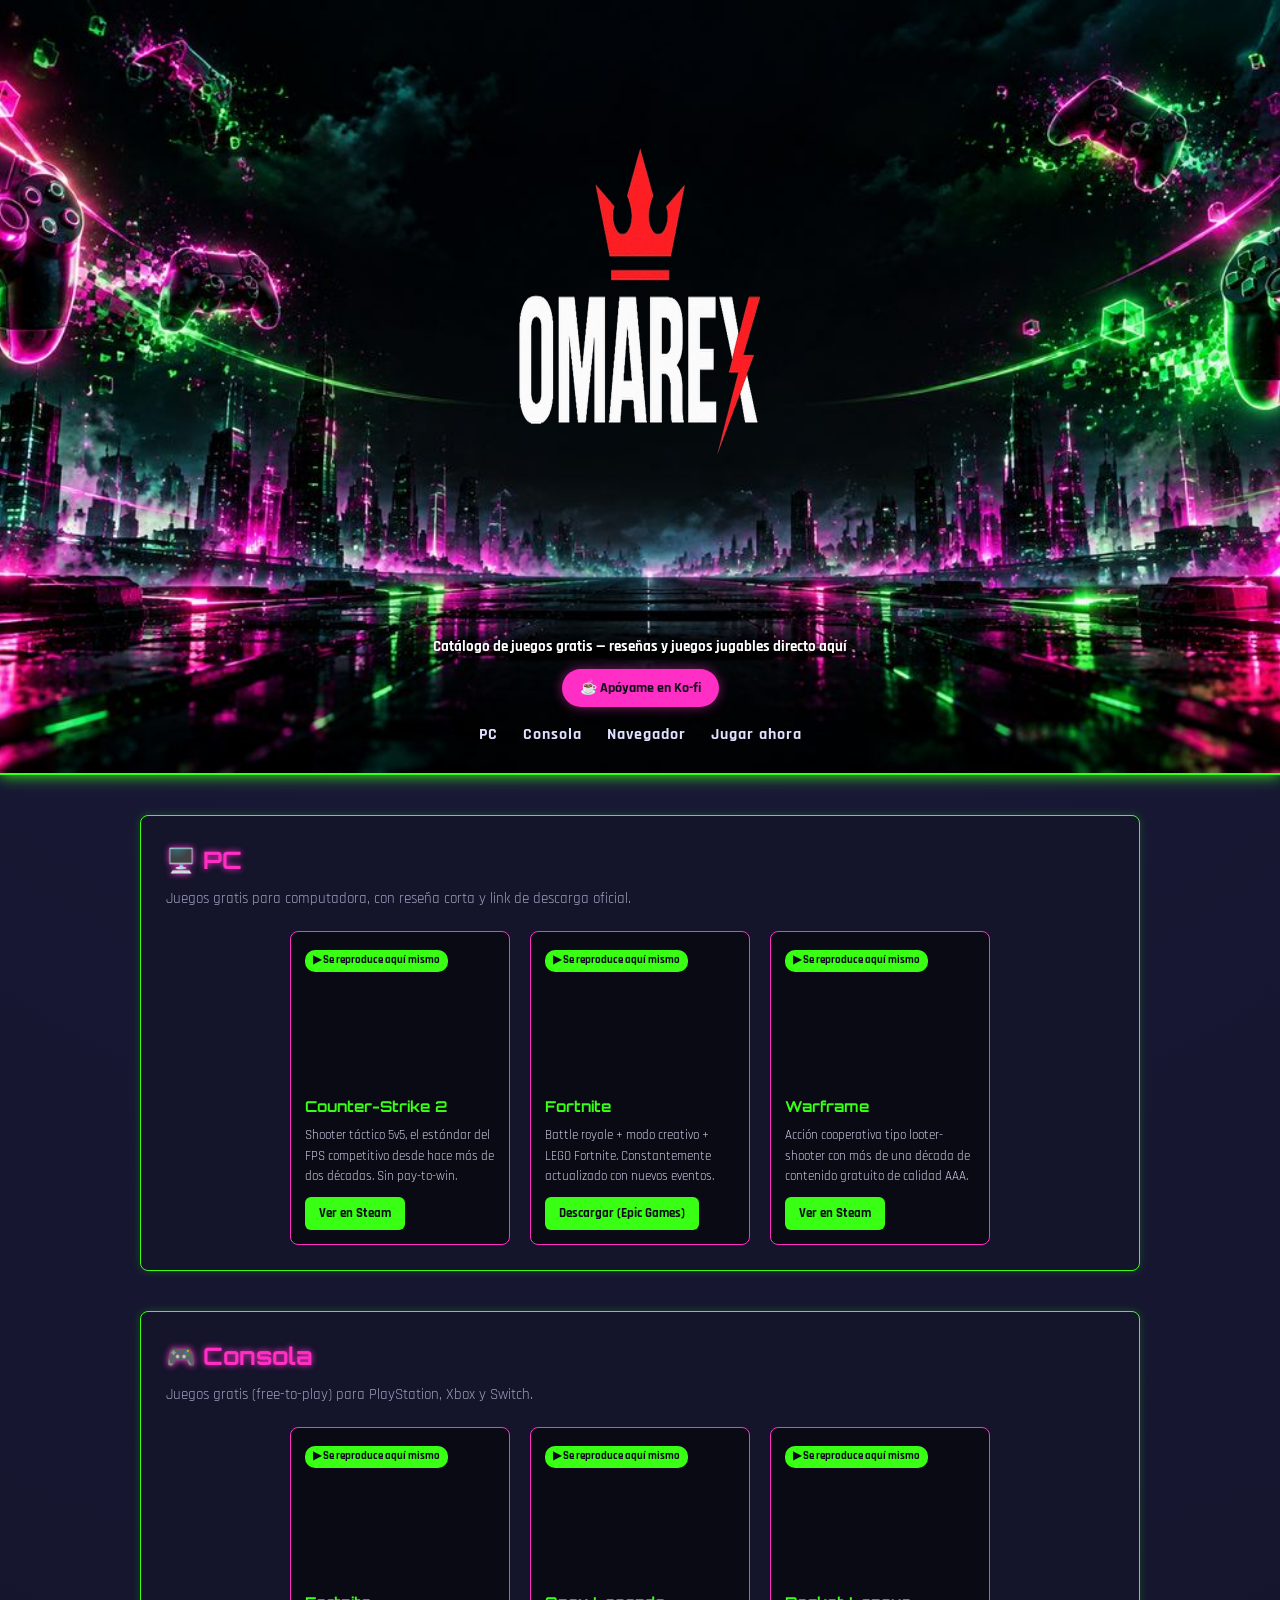
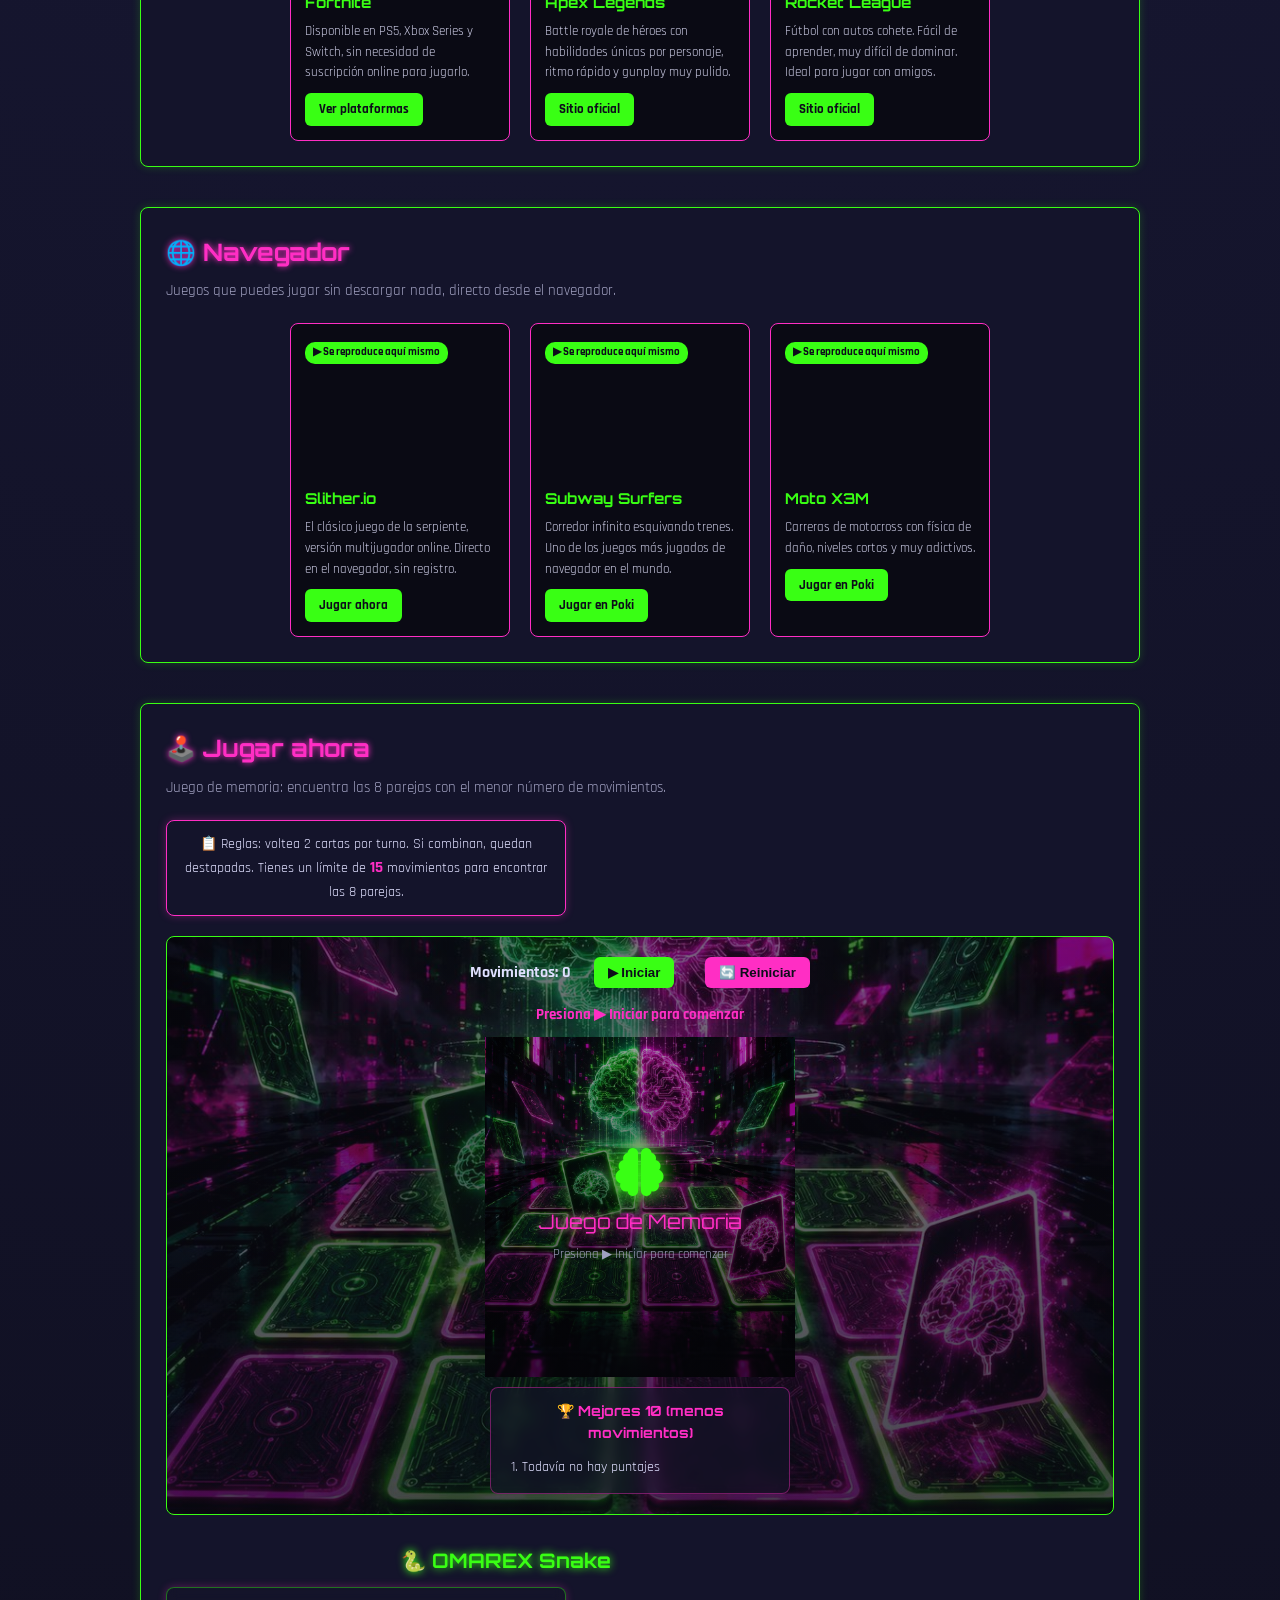
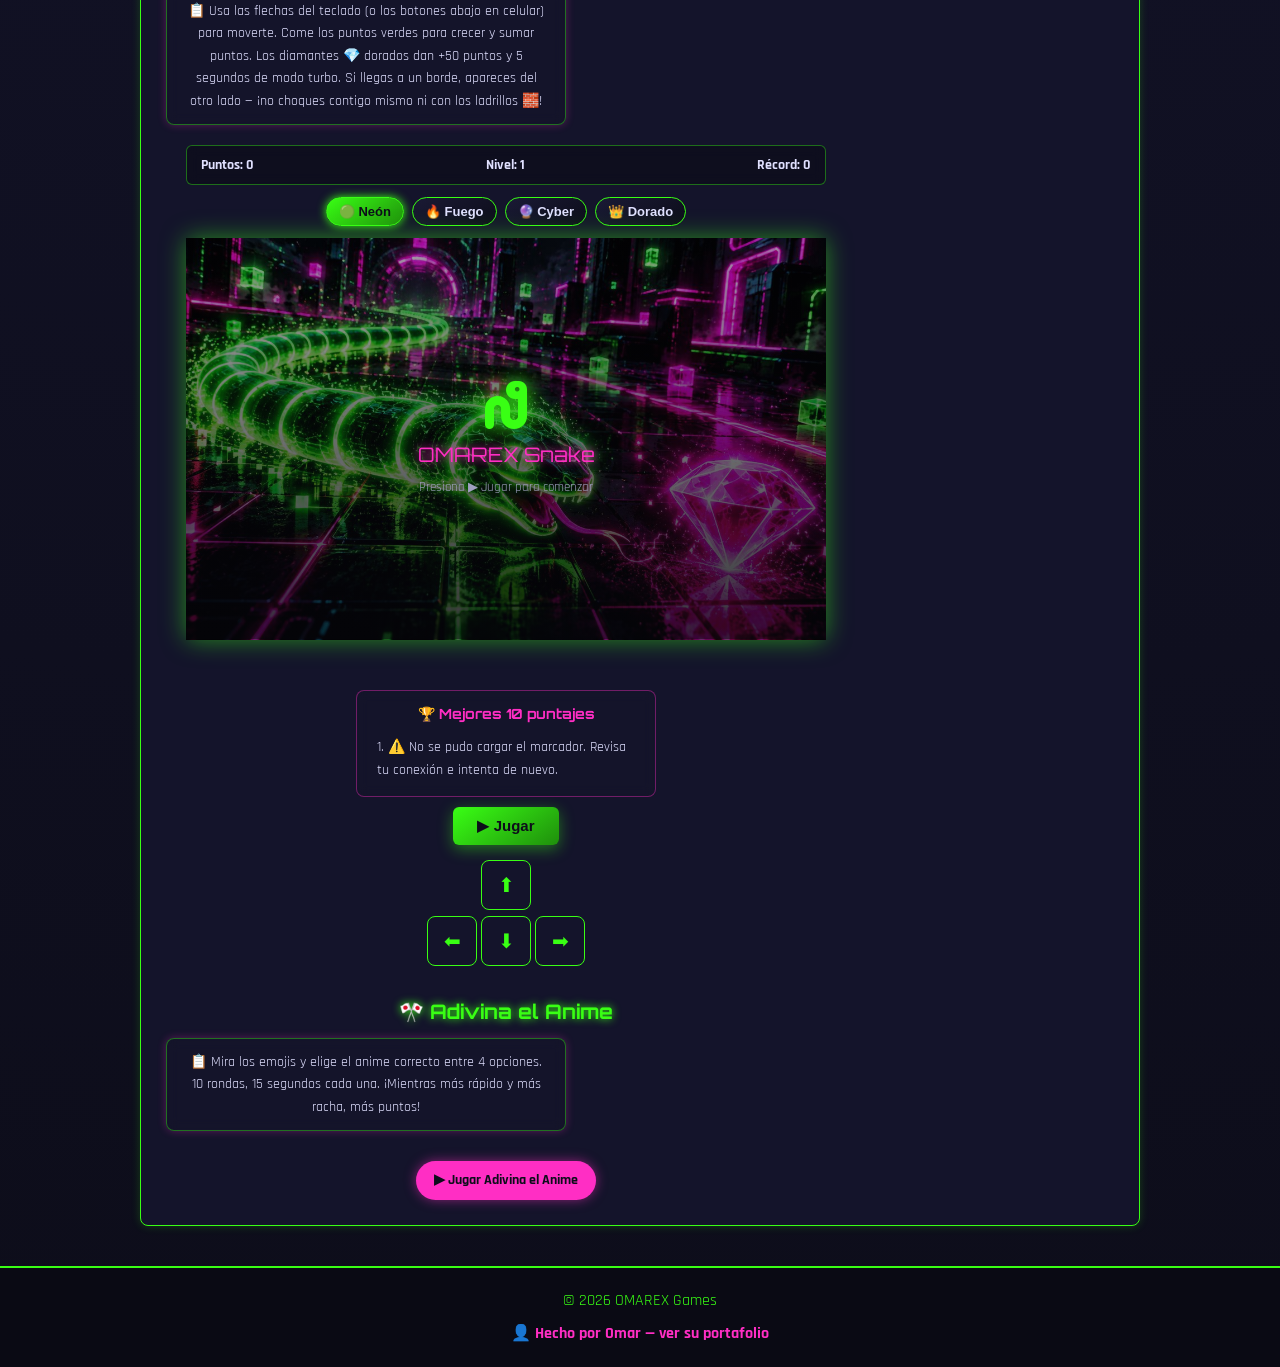
==== index.html @ 3f5dcd7e "Agregar minijuego Adivina el Anime Nuevo juego en adivina-anime/: 10 rondas con emojis, 4 opciones, " ====
<!DOCTYPE html>
<html lang="es">
<head>
    <meta charset="UTF-8">
    <meta name="viewport" content="width=device-width, initial-scale=1.0">
    <title>OMAREX Games — Catálogo de juegos gratis</title>
    <meta name="description" content="Catálogo de juegos gratis para PC, consola y navegador, con reseñas y juegos jugables directo en la página.">
    <link rel="canonical" href="https://chavezdelmazo9509-rgb.github.io/omarex-games-/">
    <meta name="theme-color" content="#0d0d1a">
    <link rel="stylesheet" href="estilos.css">
    <link rel="icon" type="image/jpeg" href="omarex.jpg">
    <link rel="apple-touch-icon" href="omarex-logo.png">
    <link rel="preconnect" href="https://fonts.googleapis.com">
    <link href="https://fonts.googleapis.com/css2?family=Orbitron:wght@700&family=Rajdhani&display=swap" rel="stylesheet">
    <meta property="og:type" content="website">
    <meta property="og:locale" content="es_PE">
    <meta property="og:site_name" content="OMAREX Games">
    <meta property="og:title" content="OMAREX Games — Catálogo de juegos gratis">
    <meta property="og:description" content="Catálogo de juegos gratis para PC, consola y navegador, con reseñas, tráilers y minijuegos jugables directo en la página.">
    <meta property="og:image" content="https://chavezdelmazo9509-rgb.github.io/omarex-games-/portada-social.jpg">
    <meta property="og:image:width" content="1200">
    <meta property="og:image:height" content="630">
    <meta property="og:url" content="https://chavezdelmazo9509-rgb.github.io/omarex-games-/">
    <meta name="twitter:card" content="summary_large_image">
    <meta name="twitter:title" content="OMAREX Games — Catálogo de juegos gratis">
    <meta name="twitter:description" content="Catálogo de juegos gratis para PC, consola y navegador, con reseñas, tráilers y minijuegos jugables directo en la página.">
    <meta name="twitter:image" content="https://chavezdelmazo9509-rgb.github.io/omarex-games-/portada-social.jpg">
    <link rel="stylesheet" href="https://cdnjs.cloudflare.com/ajax/libs/font-awesome/6.5.1/css/all.min.css">
    <script type="application/ld+json">
    {
      "@context": "https://schema.org",
      "@type": "WebSite",
      "name": "OMAREX Games",
      "url": "https://chavezdelmazo9509-rgb.github.io/omarex-games-/",
      "description": "Catálogo de juegos gratis para PC, consola y navegador, con reseñas y juegos jugables directo en la página.",
      "inLanguage": "es"
    }
    </script>
</head>
<body>

    <header>
        <h1><img src="omarex-logo.png" alt="OMAREX Games" class="logo" width="600" height="600"></h1>
        <p class="tagline">Catálogo de juegos gratis — reseñas y juegos jugables directo aquí</p>
        <a href="https://ko-fi.com/omarex690" target="_blank" rel="noopener" class="boton-apoyo">☕ Apóyame en Ko-fi</a>
        <button id="menu-toggle" aria-label="Abrir menú">☰</button>
        <nav>
            <ul>
                <li><a href="#pc">PC</a></li>
                <li><a href="#consola">Consola</a></li>
                <li><a href="#navegador">Navegador</a></li>
                <li><a href="#jugar">Jugar ahora</a></li>
            </ul>
        </nav>
    </header>

    <main>

        <section id="pc">
            <h2>🖥️ PC</h2>
            <p class="seccion-intro">Juegos gratis para computadora, con reseña corta y link de descarga oficial.</p>
            <div class="catalogo-grid">
                <div class="juego-catalogo">
                    <span class="trailer-etiqueta">▶ Se reproduce aquí mismo</span>
                    <div class="trailer-card"><iframe src="https://www.youtube.com/embed/zqLy6pPmupo" title="Counter-Strike 2 trailer" allow="accelerometer; autoplay; clipboard-write; encrypted-media; gyroscope; picture-in-picture; web-share" allowfullscreen loading="lazy"></iframe></div>
                    <h3>Counter-Strike 2</h3>
                    <p>Shooter táctico 5v5, el estándar del FPS competitivo desde hace más de dos décadas. Sin pay-to-win.</p>
                    <a href="https://store.steampowered.com/app/730/CounterStrike_2/" target="_blank" rel="noopener">Ver en Steam</a>
                </div>
                <div class="juego-catalogo">
                    <span class="trailer-etiqueta">▶ Se reproduce aquí mismo</span>
                    <div class="trailer-card"><iframe src="https://www.youtube.com/embed/9AsEwQJiQQE" title="Fortnite trailer" allow="accelerometer; autoplay; clipboard-write; encrypted-media; gyroscope; picture-in-picture; web-share" allowfullscreen loading="lazy"></iframe></div>
                    <h3>Fortnite</h3>
                    <p>Battle royale + modo creativo + LEGO Fortnite. Constantemente actualizado con nuevos eventos.</p>
                    <a href="https://www.fortnite.com/" target="_blank" rel="noopener">Descargar (Epic Games)</a>
                </div>
                <div class="juego-catalogo">
                    <span class="trailer-etiqueta">▶ Se reproduce aquí mismo</span>
                    <div class="trailer-card"><iframe src="https://www.youtube.com/embed/ZAkkNmPs2rg" title="Warframe trailer" allow="accelerometer; autoplay; clipboard-write; encrypted-media; gyroscope; picture-in-picture; web-share" allowfullscreen loading="lazy"></iframe></div>
                    <h3>Warframe</h3>
                    <p>Acción cooperativa tipo looter-shooter con más de una década de contenido gratuito de calidad AAA.</p>
                    <a href="https://store.steampowered.com/app/230410/Warframe/" target="_blank" rel="noopener">Ver en Steam</a>
                </div>
            </div>
        </section>

        <section id="consola">
            <h2>🎮 Consola</h2>
            <p class="seccion-intro">Juegos gratis (free-to-play) para PlayStation, Xbox y Switch.</p>
            <div class="catalogo-grid">
                <div class="juego-catalogo">
                    <span class="trailer-etiqueta">▶ Se reproduce aquí mismo</span>
                    <div class="trailer-card"><iframe src="https://www.youtube.com/embed/9AsEwQJiQQE" title="Fortnite trailer" allow="accelerometer; autoplay; clipboard-write; encrypted-media; gyroscope; picture-in-picture; web-share" allowfullscreen loading="lazy"></iframe></div>
                    <h3>Fortnite</h3>
                    <p>Disponible en PS5, Xbox Series y Switch, sin necesidad de suscripción online para jugarlo.</p>
                    <a href="https://www.fortnite.com/" target="_blank" rel="noopener">Ver plataformas</a>
                </div>
                <div class="juego-catalogo">
                    <span class="trailer-etiqueta">▶ Se reproduce aquí mismo</span>
                    <div class="trailer-card"><iframe src="https://www.youtube.com/embed/6iJZYWtnIFU" title="Apex Legends trailer" allow="accelerometer; autoplay; clipboard-write; encrypted-media; gyroscope; picture-in-picture; web-share" allowfullscreen loading="lazy"></iframe></div>
                    <h3>Apex Legends</h3>
                    <p>Battle royale de héroes con habilidades únicas por personaje, ritmo rápido y gunplay muy pulido.</p>
                    <a href="https://www.ea.com/games/apex-legends" target="_blank" rel="noopener">Sitio oficial</a>
                </div>
                <div class="juego-catalogo">
                    <span class="trailer-etiqueta">▶ Se reproduce aquí mismo</span>
                    <div class="trailer-card"><iframe src="https://www.youtube.com/embed/TiPNqKDtDXQ" title="Rocket League trailer" allow="accelerometer; autoplay; clipboard-write; encrypted-media; gyroscope; picture-in-picture; web-share" allowfullscreen loading="lazy"></iframe></div>
                    <h3>Rocket League</h3>
                    <p>Fútbol con autos cohete. Fácil de aprender, muy difícil de dominar. Ideal para jugar con amigos.</p>
                    <a href="https://www.rocketleague.com/" target="_blank" rel="noopener">Sitio oficial</a>
                </div>
            </div>
        </section>

        <section id="navegador">
            <h2>🌐 Navegador</h2>
            <p class="seccion-intro">Juegos que puedes jugar sin descargar nada, directo desde el navegador.</p>
            <div class="catalogo-grid">
                <div class="juego-catalogo">
                    <span class="trailer-etiqueta">▶ Se reproduce aquí mismo</span>
                    <div class="trailer-card"><iframe src="https://www.youtube.com/embed/WcJDJSJx4Wo" title="Slither.io trailer" allow="accelerometer; autoplay; clipboard-write; encrypted-media; gyroscope; picture-in-picture; web-share" allowfullscreen loading="lazy"></iframe></div>
                    <h3>Slither.io</h3>
                    <p>El clásico juego de la serpiente, versión multijugador online. Directo en el navegador, sin registro.</p>
                    <a href="https://slither.io/" target="_blank" rel="noopener">Jugar ahora</a>
                </div>
                <div class="juego-catalogo">
                    <span class="trailer-etiqueta">▶ Se reproduce aquí mismo</span>
                    <div class="trailer-card"><iframe src="https://www.youtube.com/embed/wFFtZfvsfVY" title="Subway Surfers trailer" allow="accelerometer; autoplay; clipboard-write; encrypted-media; gyroscope; picture-in-picture; web-share" allowfullscreen loading="lazy"></iframe></div>
                    <h3>Subway Surfers</h3>
                    <p>Corredor infinito esquivando trenes. Uno de los juegos más jugados de navegador en el mundo.</p>
                    <a href="https://poki.com/es/g/subway-surfers" target="_blank" rel="noopener">Jugar en Poki</a>
                </div>
                <div class="juego-catalogo">
                    <span class="trailer-etiqueta">▶ Se reproduce aquí mismo</span>
                    <div class="trailer-card"><iframe src="https://www.youtube.com/embed/eKW4WwHEqpE" title="Moto X3M trailer" allow="accelerometer; autoplay; clipboard-write; encrypted-media; gyroscope; picture-in-picture; web-share" allowfullscreen loading="lazy"></iframe></div>
                    <h3>Moto X3M</h3>
                    <p>Carreras de motocross con física de daño, niveles cortos y muy adictivos.</p>
                    <a href="https://poki.com/es/g/moto-x3m" target="_blank" rel="noopener">Jugar en Poki</a>
                </div>
            </div>
        </section>

        <section id="jugar">
            <h2>🕹️ Jugar ahora</h2>
            <p class="seccion-intro">Juego de memoria: encuentra las 8 parejas con el menor número de movimientos.</p>
            <p class="reglas-juego">📋 Reglas: voltea 2 cartas por turno. Si combinan, quedan destapadas. Tienes un límite de <strong id="limite-texto">15</strong> movimientos para encontrar las 8 parejas.</p>
            <div id="juego-embebido">
                <div class="memoria-info">
                    <span>Movimientos: <span id="contador-movimientos">0</span></span>
                    <button id="iniciar-memoria">▶ Iniciar</button>
                    <button id="reiniciar-juego">🔄 Reiniciar</button>
                </div>
                <p id="memoria-mensaje">Presiona ▶ Iniciar para comenzar</p>
                <div id="tablero-memoria"><div class="portada-juego portada-memoria"><i class="fa-solid fa-brain"></i><p>Juego de Memoria</p><span>Presiona ▶ Iniciar para comenzar</span></div></div>
                <div id="memoria-guardar-nombre" style="display: none;">
                    <input type="text" id="memoria-nombre-input" maxlength="12" placeholder="Tu nombre">
                    <button id="memoria-guardar-btn">Guardar</button>
                </div>
                <div class="snake-tabla">
                    <h4>🏆 Mejores 10 (menos movimientos)</h4>
                    <ol id="memoria-top10"></ol>
                </div>
            </div>

            <div class="snake-juego">
                <h3>🐍 OMAREX Snake</h3>
                <p class="reglas-juego">📋 Usa las flechas del teclado (o los botones abajo en celular) para moverte. Come los puntos verdes para crecer y sumar puntos. Los diamantes 💎 dorados dan +50 puntos y 5 segundos de modo turbo. Si llegas a un borde, apareces del otro lado — ¡no choques contigo mismo ni con los ladrillos 🧱!</p>
                <div class="snake-info">
                    <span>Puntos: <span id="snake-puntos">0</span></span>
                    <span>Nivel: <span id="snake-nivel">1</span></span>
                    <span>Récord: <span id="snake-record">0</span></span>
                </div>
                <div class="snake-skins">
                    <button class="skin-btn activo" data-skin="neon">🟢 Neón</button>
                    <button class="skin-btn" data-skin="fuego">🔥 Fuego</button>
                    <button class="skin-btn" data-skin="cyber">🔮 Cyber</button>
                    <button class="skin-btn" data-skin="dorado">👑 Dorado</button>
                </div>
                <div class="snake-canvas-wrap"><canvas id="snake-canvas" width="640" height="400"></canvas><div id="snake-portada" class="portada-juego portada-snake"><i class="fa-solid fa-worm"></i><p>OMAREX Snake</p><span>Presiona ▶ Jugar para comenzar</span></div></div>
                <div id="snake-mensaje"></div>
                <div id="snake-guardar-nombre" style="display: none;">
                    <input type="text" id="snake-nombre-input" maxlength="12" placeholder="Tu nombre">
                    <button id="snake-guardar-btn">Guardar</button>
                </div>
                <div class="snake-tabla">
                    <h4>🏆 Mejores 10 puntajes</h4>
                    <ol id="snake-top5"><li>⏳ Cargando marcador...</li></ol>
                </div>
                <button id="snake-iniciar">▶ Jugar</button>
                <div class="snake-controles">
                    <button class="snake-btn" id="btn-arriba">⬆</button>
                    <div>
                        <button class="snake-btn" id="btn-izquierda">⬅</button>
                        <button class="snake-btn" id="btn-abajo">⬇</button>
                        <button class="snake-btn" id="btn-derecha">➡</button>
                    </div>
                </div>
            </div>

            <div class="snake-juego">
                <h3>🎌 Adivina el Anime</h3>
                <p class="reglas-juego">📋 Mira los emojis y elige el anime correcto entre 4 opciones. 10 rondas, 15 segundos cada una. ¡Mientras más rápido y más racha, más puntos!</p>
                <a href="adivina-anime/" class="boton-apoyo">▶ Jugar Adivina el Anime</a>
            </div>
        </section>

    </main>

    <footer>
        <p>&copy; 2026 OMAREX Games</p>
        <p><a href="https://omarex95.netlify.app/" target="_blank" rel="noopener">👤 Hecho por Omar — ver su portafolio</a></p>
    </footer>

<script>
    const menuToggle = document.getElementById("menu-toggle");
    const navUl = document.querySelector("nav ul");

    menuToggle.addEventListener("click", function() {
        navUl.classList.toggle("abierto");
    });

    document.querySelectorAll("nav a").forEach(function(link) {
        link.addEventListener("click", function() {
            navUl.classList.remove("abierto");
        });
    });

    // ===== Sistema de sonido (sin archivos externos) =====
    const audioCtx = new (window.AudioContext || window.webkitAudioContext)();

    function reproducirTono(frecuencia, duracion, tipo, volumen) {
        const oscilador = audioCtx.createOscillator();
        const ganancia = audioCtx.createGain();
        oscilador.type = tipo || "sine";
        oscilador.frequency.value = frecuencia;
        oscilador.connect(ganancia);
        ganancia.connect(audioCtx.destination);
        ganancia.gain.setValueAtTime(volumen !== undefined ? volumen : 0.15, audioCtx.currentTime);
        ganancia.gain.exponentialRampToValueAtTime(0.0001, audioCtx.currentTime + duracion);
        oscilador.start();
        oscilador.stop(audioCtx.currentTime + duracion);
    }

    function sonidoBarrido(frecInicial, frecFinal, duracion, tipo) {
        const osc = audioCtx.createOscillator();
        const ganancia = audioCtx.createGain();
        osc.type = tipo || "sine";
        osc.frequency.setValueAtTime(frecInicial, audioCtx.currentTime);
        osc.frequency.exponentialRampToValueAtTime(frecFinal, audioCtx.currentTime + duracion);
        osc.connect(ganancia);
        ganancia.connect(audioCtx.destination);
        ganancia.gain.setValueAtTime(0.15, audioCtx.currentTime);
        ganancia.gain.exponentialRampToValueAtTime(0.0001, audioCtx.currentTime + duracion);
        osc.start();
        osc.stop(audioCtx.currentTime + duracion);
    }

    function sonidoRuido(duracion, volumen) {
        const tamano = audioCtx.sampleRate * duracion;
        const buffer = audioCtx.createBuffer(1, tamano, audioCtx.sampleRate);
        const datos = buffer.getChannelData(0);
        for (let i = 0; i < tamano; i++) {
            datos[i] = (Math.random() * 2 - 1) * (1 - i / tamano);
        }
        const fuente = audioCtx.createBufferSource();
        fuente.buffer = buffer;
        const filtro = audioCtx.createBiquadFilter();
        filtro.type = "lowpass";
        filtro.frequency.value = 700;
        const ganancia = audioCtx.createGain();
        ganancia.gain.value = volumen || 0.25;
        fuente.connect(filtro);
        filtro.connect(ganancia);
        ganancia.connect(audioCtx.destination);
        fuente.start();
    }

    function sonidoVoltear() {
        reproducirTono(280 + Math.random() * 40, 0.07, "square");
    }

    function sonidoPareja() {
        [523, 659, 784].forEach(function(f) {
            reproducirTono(f, 0.25, "sine");
        });
    }

    function sonidoError() {
        sonidoBarrido(400, 120, 0.3, "sawtooth");
    }

    function sonidoPaso() {
        const tono = turboActivo ? 260 : 200;
        reproducirTono(tono, 0.05, "sine", 0.035);
    }

    function sonidoComer() {
        sonidoBarrido(300, 750, 0.08, "square");
    }

    function sonidoDiamante() {
        [523, 659, 784, 1047].forEach(function(f, i) {
            setTimeout(function() { reproducirTono(f, 0.12, "sine"); }, i * 60);
        });
    }

    function sonidoVictoria() {
        const notas = [523, 659, 784, 1047];
        notas.forEach(function(f, i) {
            setTimeout(function() { reproducirTono(f, 0.2, "sine"); }, i * 130);
        });
        setTimeout(function() {
            notas.forEach(function(f) { reproducirTono(f, 0.5, "sine"); });
        }, 560);
    }

    function sonidoDerrota() {
        sonidoBarrido(400, 80, 0.6, "sawtooth");
        setTimeout(function() { sonidoRuido(0.3); }, 100);
    }

    const iconosMemoria = ["🎮", "🕹️", "👾", "🏆", "⚡", "👑", "🔥", "💎"];
    const LIMITE_MOVIMIENTOS = 15;
    let cartasVolteadas = [];
    let paresEncontrados = 0;
    let movimientos = 0;
    let bloqueado = false;

    let tablaMemoria = JSON.parse(localStorage.getItem("memoriaTop10")) || [];
    let movimientosPendientes = null;

    const cajaNombreMemoria = document.getElementById("memoria-guardar-nombre");
    const inputNombreMemoria = document.getElementById("memoria-nombre-input");
    const btnGuardarMemoria = document.getElementById("memoria-guardar-btn");

    function actualizarTablaMemoria() {
        const lista = document.getElementById("memoria-top10");
        lista.innerHTML = "";

        if (tablaMemoria.length === 0) {
            lista.innerHTML = "<li>Todavía no hay puntajes</li>";
        } else {
            tablaMemoria.forEach(function(entrada) {
                const li = document.createElement("li");
                li.textContent = entrada.nombre + " — " + entrada.movimientos + " mov.";
                lista.appendChild(li);
            });
        }
    }

    function guardarPuntajeMemoria(nombre, movimientosFinales) {
        const nombreLimpio = nombre.trim() === "" ? "Jugador" : nombre.trim();
        tablaMemoria.push({ nombre: nombreLimpio, movimientos: movimientosFinales });
        tablaMemoria.sort(function(a, b) { return a.movimientos - b.movimientos; });
        tablaMemoria = tablaMemoria.slice(0, 10);
        localStorage.setItem("memoriaTop10", JSON.stringify(tablaMemoria));
        actualizarTablaMemoria();
    }

    btnGuardarMemoria.addEventListener("click", function() {
        if (movimientosPendientes === null) return;
        guardarPuntajeMemoria(inputNombreMemoria.value, movimientosPendientes);
        movimientosPendientes = null;
        cajaNombreMemoria.style.display = "none";
        inputNombreMemoria.value = "";
    });

    actualizarTablaMemoria();

    function iniciarJuego() {
        const tablero = document.getElementById("tablero-memoria");
        const mensaje = document.getElementById("memoria-mensaje");
        cajaNombreMemoria.style.display = "none";
        movimientosPendientes = null;
        tablero.innerHTML = "";
        cartasVolteadas = [];
        paresEncontrados = 0;
        movimientos = 0;
        bloqueado = true;
        document.getElementById("contador-movimientos").textContent = "0";

        const cartas = [...iconosMemoria, ...iconosMemoria];
        cartas.sort(function() { return Math.random() - 0.5; });

        const elementosCarta = [];

        cartas.forEach(function(icono) {
            const carta = document.createElement("div");
            carta.classList.add("carta-memoria", "volteada");
            carta.dataset.icono = icono;
            carta.textContent = icono;
            carta.addEventListener("click", function() {
                voltearCarta(carta);
            });
            tablero.appendChild(carta);
            elementosCarta.push(carta);
        });

        let segundosRestantes = 3;
        mensaje.textContent = "👀 Memoriza las cartas... " + segundosRestantes;

        const cuentaRegresiva = setInterval(function() {
            segundosRestantes--;
            if (segundosRestantes > 0) {
                mensaje.textContent = "👀 Memoriza las cartas... " + segundosRestantes;
            } else {
                clearInterval(cuentaRegresiva);
                mensaje.textContent = "";
                elementosCarta.forEach(function(carta) {
                    carta.classList.remove("volteada");
                    carta.textContent = "❓";
                });
                bloqueado = false;
            }
        }, 1000);
    }

    function voltearCarta(carta) {
        if (bloqueado) return;
        if (carta.classList.contains("volteada") || carta.classList.contains("encontrada")) return;
        if (cartasVolteadas.length === 2) return;
        if (movimientos >= LIMITE_MOVIMIENTOS) return;

        carta.classList.add("volteada");
        carta.textContent = carta.dataset.icono;
        cartasVolteadas.push(carta);

        if (cartasVolteadas.length === 2) {
            movimientos++;
            document.getElementById("contador-movimientos").textContent = movimientos;
            verificarPareja();
        }
    }

    function verificarPareja() {
        const carta1 = cartasVolteadas[0];
        const carta2 = cartasVolteadas[1];

        if (carta1.dataset.icono === carta2.dataset.icono) {
            carta1.classList.add("encontrada");
            carta2.classList.add("encontrada");
            cartasVolteadas = [];
            paresEncontrados++;

            if (paresEncontrados === iconosMemoria.length) {
                setTimeout(function() {
                    document.getElementById("memoria-mensaje").textContent = "🎉 ¡Ganaste en " + movimientos + " movimientos!";
                    movimientosPendientes = movimientos;
                    cajaNombreMemoria.style.display = "flex";
                    inputNombreMemoria.focus();
                }, 300);
            }
        } else {
            bloqueado = true;
            setTimeout(function() {
                carta1.classList.remove("volteada");
                carta2.classList.remove("volteada");
                carta1.textContent = "❓";
                carta2.textContent = "❓";
                cartasVolteadas = [];
                bloqueado = false;

                if (movimientos >= LIMITE_MOVIMIENTOS && paresEncontrados < iconosMemoria.length) {
                    setTimeout(function() {
                        document.getElementById("memoria-mensaje").textContent = "💀 Se acabaron los movimientos. Encontraste " + paresEncontrados + " de 8 parejas.";
                    }, 200);
                }
            }, 800);
        }
    }

    document.getElementById("reiniciar-juego").addEventListener("click", iniciarJuego);
    document.getElementById("iniciar-memoria").addEventListener("click", iniciarJuego);


    // ===== JUEGO DE SNAKE =====
    const canvas = document.getElementById("snake-canvas");
    const ctx = canvas.getContext("2d");
    const tam = 20;
    const columnas = canvas.width / tam;
    const filas = canvas.height / tam;

    let serpiente, direccion, siguienteDireccion, comida, diamante, diamanteTimeout, obstaculos, particulas;
    let puntos, nivel, velocidadBase, jugando, turboActivo, turboTimeout;
    let intervaloJuego;

    const elPuntos = document.getElementById("snake-puntos");
    const elNivel = document.getElementById("snake-nivel");
    const elRecord = document.getElementById("snake-record");
    const elMensaje = document.getElementById("snake-mensaje");
    const btnIniciar = document.getElementById("snake-iniciar");

    const API_PUNTAJES = "https://omarex-puntajes-server.onrender.com/puntajes";
    let tablaPuntajes = [];
    let puntajePendiente = null;
    let estadoMarcador = "cargando"; // "cargando" | "listo" | "error"

    function actualizarTabla() {
        const lista = document.getElementById("snake-top5");
        lista.innerHTML = "";

        if (estadoMarcador === "cargando") {
            lista.innerHTML = "<li>⏳ Cargando marcador...</li>";
        } else if (estadoMarcador === "error") {
            lista.innerHTML = "<li>⚠️ No se pudo cargar el marcador. Revisa tu conexión e intenta de nuevo.</li>";
        } else if (tablaPuntajes.length === 0) {
            lista.innerHTML = "<li>Todavía no hay puntajes</li>";
        } else {
            tablaPuntajes.forEach(function(entrada) {
                const li = document.createElement("li");
                li.textContent = entrada.nombre + " — " + entrada.puntos + " pts";
                lista.appendChild(li);
            });
        }

        elRecord.textContent = tablaPuntajes.length > 0 ? tablaPuntajes[0].puntos : 0;
    }

    function guardarPuntaje(nombre, puntosFinales) {
        const nombreLimpio = nombre.trim() === "" ? "Jugador" : nombre.trim();
        fetch(API_PUNTAJES, {
            method: "POST",
            headers: { "Content-Type": "application/json" },
            body: JSON.stringify({ nombre: nombreLimpio, puntos: puntosFinales })
        })
        .then(function(respuesta) { return respuesta.json(); })
        .then(function(listaActualizada) {
            tablaPuntajes = listaActualizada;
            estadoMarcador = "listo";
            actualizarTabla();
        })
        .catch(function(error) {
            console.log("Error al guardar puntaje:", error);
            estadoMarcador = "error";
            actualizarTabla();
        });
    }

    function cargarPuntajes() {
        estadoMarcador = "cargando";
        actualizarTabla();
        fetch(API_PUNTAJES)
        .then(function(respuesta) { return respuesta.json(); })
        .then(function(lista) {
            tablaPuntajes = lista;
            estadoMarcador = "listo";
            actualizarTabla();
        })
        .catch(function(error) {
            console.log("Error al cargar puntajes:", error);
            estadoMarcador = "error";
            actualizarTabla();
        });
    }

    const cajaNombre = document.getElementById("snake-guardar-nombre");
    const inputNombre = document.getElementById("snake-nombre-input");
    const btnGuardarNombre = document.getElementById("snake-guardar-btn");

    btnGuardarNombre.addEventListener("click", function() {
        if (puntajePendiente === null) return;
        guardarPuntaje(inputNombre.value, puntajePendiente);
        puntajePendiente = null;
        cajaNombre.style.display = "none";
        inputNombre.value = "";
    });

    cargarPuntajes();

    function posicionAleatoria() {
        return {
            x: Math.floor(Math.random() * columnas),
            y: Math.floor(Math.random() * filas)
        };
    }

    function celdaOcupada(pos) {
        for (let i = 0; i < serpiente.length; i++) {
            if (serpiente[i].x === pos.x && serpiente[i].y === pos.y) return true;
        }
        for (let i = 0; i < obstaculos.length; i++) {
            if (obstaculos[i].x === pos.x && obstaculos[i].y === pos.y) return true;
        }
        if (comida && comida.x === pos.x && comida.y === pos.y) return true;
        if (diamante && diamante.x === pos.x && diamante.y === pos.y) return true;
        return false;
    }

    function posicionLibre() {
        let pos;
        let intentos = 0;
        do {
            pos = posicionAleatoria();
            intentos++;
        } while (celdaOcupada(pos) && intentos < 200);
        return pos;
    }

    function generarObstaculos() {
        obstaculos = [];
        const cantidad = 16;
        for (let i = 0; i < cantidad; i++) {
            let pos;
            let intentos = 0;
            do {
                pos = posicionAleatoria();
                intentos++;
            } while (
                intentos < 200 &&
                (celdaOcupada(pos) || (Math.abs(pos.x - Math.floor(columnas / 2)) < 6 && Math.abs(pos.y - Math.floor(filas / 2)) < 4))
            );
            obstaculos.push(pos);
        }
    }

    function reiniciarIntervalo() {
        clearInterval(intervaloJuego);
        const velocidadActual = turboActivo ? Math.max(velocidadBase / 2, 40) : velocidadBase;
        intervaloJuego = setInterval(loopJuego, velocidadActual);
    }

    function iniciarSnake() {
        const centroX = Math.floor(columnas / 2);
        const centroY = Math.floor(filas / 2);
        serpiente = [{x: centroX, y: centroY}, {x: centroX - 1, y: centroY}, {x: centroX - 2, y: centroY}];
        direccion = {x: 1, y: 0};
        siguienteDireccion = {x: 1, y: 0};
        diamante = null;
        obstaculos = [];
        particulas = [];
        generarObstaculos();
        comida = posicionLibre();
        clearTimeout(diamanteTimeout);
        puntos = 0;
        nivel = 1;
        velocidadBase = 150;
        turboActivo = false;
        clearTimeout(turboTimeout);
        jugando = true;
        document.getElementById("snake-portada").style.display = "none";

        elPuntos.textContent = puntos;
        elNivel.textContent = nivel;
        elMensaje.textContent = "";
        cajaNombre.style.display = "none";
        puntajePendiente = null;
        btnIniciar.textContent = "⏸ Reiniciar";

        dibujar();
        reiniciarIntervalo();
    }

    function loopJuego() {
        sonidoPaso();
        direccion = siguienteDireccion;
        const cabeza = {x: serpiente[0].x + direccion.x, y: serpiente[0].y + direccion.y};

        if (cabeza.x < 0) cabeza.x = columnas - 1;
        if (cabeza.x >= columnas) cabeza.x = 0;
        if (cabeza.y < 0) cabeza.y = filas - 1;
        if (cabeza.y >= filas) cabeza.y = 0;

        for (let i = 0; i < serpiente.length; i++) {
            if (serpiente[i].x === cabeza.x && serpiente[i].y === cabeza.y) {
                return terminarJuego();
            }
        }

        for (let i = 0; i < obstaculos.length; i++) {
            if (obstaculos[i].x === cabeza.x && obstaculos[i].y === cabeza.y) {
                return terminarJuego();
            }
        }

        serpiente.unshift(cabeza);
        let crecio = false;

        if (cabeza.x === comida.x && cabeza.y === comida.y) {
            puntos += 10;
            crecio = true;
            sonidoComer();
            crearParticulas(comida, "#39ff14", 10);
            comida = posicionLibre();

            if (!diamante && Math.random() < 0.35) {
                diamante = posicionLibre();
                diamanteTimeout = setTimeout(function() {
                    diamante = null;
                }, 5000);
            }

            const nivelNuevo = Math.floor(puntos / 100) + 1;
            if (nivelNuevo !== nivel) {
                nivel = nivelNuevo;
                velocidadBase = Math.max(150 - (nivel - 1) * 15, 60);
                elNivel.textContent = nivel;
                reiniciarIntervalo();
            }
        }

        if (diamante && cabeza.x === diamante.x && cabeza.y === diamante.y) {
            puntos += 50;
            crecio = true;
            sonidoDiamante();
            crearParticulas(diamante, "#ffd700", 18);
            diamante = null;
            clearTimeout(diamanteTimeout);
            activarTurbo();
        }

        if (!crecio) {
            serpiente.pop();
        }

        elPuntos.textContent = puntos;
        dibujar();
    }

    function activarTurbo() {
        turboActivo = true;
        elMensaje.textContent = "⚡ ¡MODO TURBO ACTIVADO!";
        reiniciarIntervalo();

        clearTimeout(turboTimeout);
        turboTimeout = setTimeout(function() {
            turboActivo = false;
            elMensaje.textContent = "";
            reiniciarIntervalo();
        }, 5000);
    }

    function terminarJuego() {
        clearInterval(intervaloJuego);
        jugando = false;
        sonidoDerrota();

        const esRecordNuevo = tablaPuntajes.length === 0 || puntos > tablaPuntajes[0].puntos;

        if (esRecordNuevo && puntos > 0) {
            elMensaje.textContent = "🏆 ¡Nuevo récord! " + puntos + " puntos";
        } else {
            elMensaje.textContent = "💀 Juego terminado. Puntos: " + puntos;
        }

        if (puntos > 0) {
            puntajePendiente = puntos;
            cajaNombre.style.display = "block";
            inputNombre.value = "";
            inputNombre.focus();
        }

        btnIniciar.textContent = "▶ Jugar de nuevo";
    }

    const skins = {
        neon:   { cabeza: "#ff2ec4", cuerpoA: "#39ff14", cuerpoB: "#1f8f0c", glow: "#39ff14" },
        fuego:  { cabeza: "#ffcc00", cuerpoA: "#ff5500", cuerpoB: "#aa2200", glow: "#ff8800" },
        cyber:  { cabeza: "#00eaff", cuerpoA: "#9b30ff", cuerpoB: "#4b0082", glow: "#9b30ff" },
        dorado: { cabeza: "#fff5cc", cuerpoA: "#ffd700", cuerpoB: "#a67c00", glow: "#ffd700" }
    };
    let skinActual = "neon";

    document.querySelectorAll(".skin-btn").forEach(function(boton) {
        boton.addEventListener("click", function() {
            document.querySelectorAll(".skin-btn").forEach(function(b) {
                b.classList.remove("activo");
            });
            boton.classList.add("activo");
            skinActual = boton.dataset.skin;
        });
    });

    function crearParticulas(celda, color, cantidad) {
        const c = centroCelda(celda);
        for (let i = 0; i < cantidad; i++) {
            const angulo = Math.random() * Math.PI * 2;
            const velocidad = 1 + Math.random() * 2.5;
            particulas.push({
                x: c.x, y: c.y,
                vx: Math.cos(angulo) * velocidad,
                vy: Math.sin(angulo) * velocidad,
                vida: 1,
                color: color
            });
        }
    }

    function actualizarYDibujarParticulas() {
        particulas.forEach(function(p) {
            p.x += p.vx;
            p.y += p.vy;
            p.vida -= 0.06;
        });
        particulas = particulas.filter(function(p) { return p.vida > 0; });

        particulas.forEach(function(p) {
            ctx.globalAlpha = Math.max(p.vida, 0);
            ctx.fillStyle = p.color;
            ctx.beginPath();
            ctx.arc(p.x, p.y, 3, 0, Math.PI * 2);
            ctx.fill();
        });
        ctx.globalAlpha = 1;
    }

    function dibujarFondo() {
        ctx.fillStyle = "#05050a";
        ctx.fillRect(0, 0, canvas.width, canvas.height);

        ctx.strokeStyle = "rgba(57, 255, 20, 0.07)";
        ctx.lineWidth = 1;
        for (let x = 0; x <= columnas; x++) {
            ctx.beginPath();
            ctx.moveTo(x * tam, 0);
            ctx.lineTo(x * tam, canvas.height);
            ctx.stroke();
        }
        for (let y = 0; y <= filas; y++) {
            ctx.beginPath();
            ctx.moveTo(0, y * tam);
            ctx.lineTo(canvas.width, y * tam);
            ctx.stroke();
        }
    }

    function dibujarVineta() {
        const grad = ctx.createRadialGradient(
            canvas.width / 2, canvas.height / 2, canvas.width * 0.25,
            canvas.width / 2, canvas.height / 2, canvas.width * 0.7
        );
        grad.addColorStop(0, "rgba(0,0,0,0)");
        grad.addColorStop(1, "rgba(0,0,0,0.55)");
        ctx.fillStyle = grad;
        ctx.fillRect(0, 0, canvas.width, canvas.height);
    }

    function centroCelda(seg) {
        return { x: seg.x * tam + tam / 2, y: seg.y * tam + tam / 2 };
    }

    function trazarCuerpo(ancho, color, glow) {
        if (serpiente.length < 2) return;
        ctx.lineJoin = "round";
        ctx.lineCap = "round";
        ctx.strokeStyle = color;
        ctx.lineWidth = ancho;
        ctx.shadowColor = glow;
        ctx.shadowBlur = 10;

        ctx.beginPath();
        const inicio = centroCelda(serpiente[0]);
        ctx.moveTo(inicio.x, inicio.y);
        for (let i = 1; i < serpiente.length; i++) {
            const p = centroCelda(serpiente[i]);
            ctx.lineTo(p.x, p.y);
        }
        ctx.stroke();
        ctx.shadowBlur = 0;
    }

    function dibujarCabeza(paleta) {
        const c = centroCelda(serpiente[0]);
        ctx.shadowColor = paleta.glow;
        ctx.shadowBlur = 12;
        ctx.fillStyle = paleta.cabeza;
        ctx.beginPath();
        ctx.arc(c.x, c.y, tam / 2, 0, Math.PI * 2);
        ctx.fill();
        ctx.shadowBlur = 0;
    }

    function dibujarOjos() {
        const cabeza = serpiente[0];
        const cx = cabeza.x * tam + tam / 2;
        const cy = cabeza.y * tam + tam / 2;
        const off = tam / 4;
        let ojo1, ojo2;

        if (direccion.x === 1) {
            ojo1 = {x: cx + off * 0.5, y: cy - off};
            ojo2 = {x: cx + off * 0.5, y: cy + off};
        } else if (direccion.x === -1) {
            ojo1 = {x: cx - off * 0.5, y: cy - off};
            ojo2 = {x: cx - off * 0.5, y: cy + off};
        } else if (direccion.y === -1) {
            ojo1 = {x: cx - off, y: cy - off * 0.5};
            ojo2 = {x: cx + off, y: cy - off * 0.5};
        } else {
            ojo1 = {x: cx - off, y: cy + off * 0.5};
            ojo2 = {x: cx + off, y: cy + off * 0.5};
        }

        [ojo1, ojo2].forEach(function(ojo) {
            ctx.fillStyle = "#ffffff";
            ctx.beginPath();
            ctx.arc(ojo.x, ojo.y, tam / 8, 0, Math.PI * 2);
            ctx.fill();
            ctx.fillStyle = "#000000";
            ctx.beginPath();
            ctx.arc(ojo.x, ojo.y, tam / 16, 0, Math.PI * 2);
            ctx.fill();
        });
    }

    function dibujar() {
        dibujarFondo();

        const paleta = skins[skinActual];

        ctx.shadowColor = "#39ff14";
        ctx.shadowBlur = 10;
        ctx.fillStyle = "#39ff14";
        ctx.beginPath();
        ctx.arc(comida.x * tam + tam / 2, comida.y * tam + tam / 2, tam / 3, 0, Math.PI * 2);
        ctx.fill();
        ctx.shadowBlur = 0;

        if (diamante) {
            ctx.font = tam + "px sans-serif";
            ctx.textAlign = "center";
            ctx.textBaseline = "middle";
            ctx.fillText("💎", diamante.x * tam + tam / 2, diamante.y * tam + tam / 2);
        }

        ctx.font = (tam - 2) + "px sans-serif";
        ctx.textAlign = "center";
        ctx.textBaseline = "middle";
        obstaculos.forEach(function(o) {
            ctx.fillText("🧱", o.x * tam + tam / 2, o.y * tam + tam / 2);
        });

        const brilloExtra = Math.min(serpiente.length, 30) / 2;

        trazarCuerpo(tam - 2, paleta.cuerpoB, paleta.glow);
        trazarCuerpo(tam - 9, paleta.cuerpoA, paleta.glow);

        dibujarCabeza(paleta);
        dibujarOjos();
        actualizarYDibujarParticulas();
        dibujarVineta();
    }

    function cambiarDireccion(nuevaX, nuevaY) {
        if (!jugando) return;
        if (nuevaX === -direccion.x && nuevaY === -direccion.y) return;
        siguienteDireccion = {x: nuevaX, y: nuevaY};
    }

    document.addEventListener("keydown", function(evento) {
        if (evento.key === "ArrowUp") cambiarDireccion(0, -1);
        if (evento.key === "ArrowDown") cambiarDireccion(0, 1);
        if (evento.key === "ArrowLeft") cambiarDireccion(-1, 0);
        if (evento.key === "ArrowRight") cambiarDireccion(1, 0);
    });

    document.getElementById("btn-arriba").addEventListener("click", function() { cambiarDireccion(0, -1); });
    document.getElementById("btn-abajo").addEventListener("click", function() { cambiarDireccion(0, 1); });
    document.getElementById("btn-izquierda").addEventListener("click", function() { cambiarDireccion(-1, 0); });
    document.getElementById("btn-derecha").addEventListener("click", function() { cambiarDireccion(1, 0); });

    btnIniciar.addEventListener("click", iniciarSnake);

</script>

<script data-goatcounter="https://omarexgames.goatcounter.com/count" async src="//gc.zgo.at/count.js"></script>

</body>
</html>
---- estilos.css ----
/* Reinicio básico */
* {
    margin: 0;
    padding: 0;
    box-sizing: border-box;
}

html {
    scroll-behavior: smooth;
}

body {
    font-family: 'Rajdhani', sans-serif;
    line-height: 1.6;
    color: #e0e0ff;
    background-color: #0d0d1a;
    background-image: radial-gradient(circle at top, #1a1a3a, #0d0d1a);
}

h1, h2 {
    font-family: 'Orbitron', sans-serif;
}

/* Cabecera */
header {
    background-color: #0a0a14;
    background-image: url('fondo-header.jpg');
    background-size: cover;
    background-position: center;
    color: #39ff14;
    padding: 25px;
    text-align: center;
    border-bottom: 2px solid #39ff14;
    box-shadow: 0 0 15px #39ff14;
}

.logo {
    max-width: 300px;
    width: 100%;
    display: block;
    margin: 0 auto;
    border-radius: 8px;
}

.tagline {
    color: #ffffff;
    font-weight: 700;
    margin-top: 10px;
    font-size: 15px;
    text-shadow: 0 2px 6px rgba(0, 0, 0, 0.95), 0 0 10px rgba(0, 0, 0, 0.9);
}

/* Botón hamburguesa (celular) */
#menu-toggle {
    display: none;
    background: none;
    border: 2px solid #39ff14;
    color: #39ff14;
    font-size: 24px;
    padding: 8px 16px;
    border-radius: 6px;
    margin: 12px auto 0;
    cursor: pointer;
}

/* Menú de navegación */
nav ul {
    list-style: none;
    display: flex;
    justify-content: center;
    gap: 25px;
    flex-wrap: wrap;
    margin-top: 15px;
}

nav a {
    color: #e0e0ff;
    text-decoration: none;
    font-weight: bold;
    letter-spacing: 1px;
    transition: 0.3s;
}

nav a:hover {
    color: #ff2ec4;
    text-shadow: 0 0 8px #ff2ec4;
}

/* Secciones */
section {
    max-width: 1000px;
    margin: 40px auto;
    padding: 25px;
    background: #14142b;
    border: 1px solid #39ff14;
    border-radius: 8px;
    box-shadow: 0 0 10px rgba(57, 255, 20, 0.2);
}

section h2 {
    margin-bottom: 8px;
    color: #ff2ec4;
    text-shadow: 0 0 6px #ff2ec4;
}

.seccion-intro {
    color: #a0a0c0;
    margin-bottom: 20px;
    font-size: 15px;
}

/* Grid del catálogo */
.catalogo-grid {
    display: flex;
    flex-wrap: wrap;
    gap: 20px;
    justify-content: center;
    min-height: 60px;
}

/* Tarjeta de juego */
.juego-catalogo {
    background: #0a0a14;
    border: 1px solid #ff2ec4;
    border-radius: 8px;
    padding: 14px;
    width: 220px;
    text-align: left;
}

.juego-catalogo img {
    width: 100%;
    border-radius: 6px;
    margin-bottom: 10px;
}

.juego-catalogo h3 {
    font-family: 'Orbitron', sans-serif;
    font-size: 15px;
    color: #39ff14;
    margin-bottom: 6px;
}

.juego-catalogo p {
    font-size: 13px;
    color: #cfcfe8;
    margin-bottom: 10px;
}

.juego-catalogo a {
    display: inline-block;
    background-color: #39ff14;
    color: #0d0d1a;
    text-decoration: none;
    font-weight: bold;
    padding: 6px 14px;
    border-radius: 6px;
    font-size: 13px;
}

.juego-catalogo a:hover {
    background-color: #ff2ec4;
}

.icono-juego {
    font-size: 40px;
    text-align: center;
    background: #14142b;
    border-radius: 6px;
    padding: 20px 0;
    margin-bottom: 10px;
}

/* Zona de juego embebido */
#juego-embebido {
    min-height: 300px;
    display: flex;
    flex-direction: column;
    align-items: center;
    justify-content: center;
    background:
        linear-gradient(rgba(10, 10, 20, 0.55), rgba(10, 10, 20, 0.75)),
        url('portada-memoria.jpg');
    background-size: cover;
    background-position: center;
    border: 1px solid #39ff14;
    border-radius: 8px;
    padding: 20px;
}

@keyframes fondoMovimiento {
    0% { background-position: 0% 50%; }
    50% { background-position: 100% 50%; }
    100% { background-position: 0% 50%; }
}

.memoria-info {
    display: flex;
    justify-content: space-between;
    align-items: center;
    width: 100%;
    max-width: 340px;
    margin-bottom: 15px;
    color: #e0e0ff;
    font-weight: bold;
}

#reiniciar-juego {
    background-color: #ff2ec4;
    color: #0d0d1a;
    border: none;
    padding: 8px 14px;
    border-radius: 6px;
    font-weight: bold;
    cursor: pointer;
}

#tablero-memoria {
    display: grid;
    grid-template-columns: repeat(4, 70px);
    gap: 10px;
    justify-content: center;
}

.carta-memoria {
    width: 70px;
    height: 70px;
    background: #14142b;
    border: 2px solid #39ff14;
    border-radius: 8px;
    display: flex;
    align-items: center;
    justify-content: center;
    font-size: 30px;
    cursor: pointer;
    user-select: none;
}

.carta-memoria.volteada {
    border-color: #ff2ec4;
}

.carta-memoria.encontrada {
    background: #16351a;
    border-color: #39ff14;
    cursor: default;
}

.reglas-juego {
    background: #14142b;
    border: 1px solid #ff2ec4;
    border-radius: 8px;
    padding: 12px 16px;
    color: #e0e0ff;
    font-size: 14px;
    max-width: 400px;
    text-align: center;
    margin-bottom: 20px;
    box-shadow: 0 0 8px rgba(255, 46, 196, 0.3);
}

.reglas-juego strong {
    color: #ff2ec4;
    font-size: 16px;
}

.proximamente {
    color: #a0a0c0;
    font-style: italic;
}

/* Pie de página */
footer {
    text-align: center;
    padding: 20px;
    background-color: #0a0a14;
    color: #39ff14;
    margin-top: 40px;
    border-top: 2px solid #39ff14;
}

/* Responsive */
@media (max-width: 600px) {
    header h1 img {
        max-width: 200px;
    }

    #menu-toggle {
        display: block;
    }

    nav ul {
        display: none;
        flex-direction: column;
        align-items: center;
        gap: 12px;
    }

    nav ul.abierto {
        display: flex;
    }

    section {
        margin: 20px 15px;
        padding: 18px;
    }

    .juego-catalogo {
        width: 100%;
    }
}

/* ===== Juego de Snake ===== */
.snake-juego {
    margin-top: 30px;
    width: 100%;
    max-width: 680px;
    text-align: center;
}

.snake-juego h3 {
    color: #39ff14;
    font-family: 'Orbitron', sans-serif;
    font-size: 20px;
    margin-bottom: 10px;
    text-shadow: 0 0 8px #39ff14;
}

.snake-info {
    display: flex;
    justify-content: space-between;
    background: rgba(10, 10, 20, 0.55);
    backdrop-filter: blur(6px);
    -webkit-backdrop-filter: blur(6px);
    border: 1px solid rgba(57, 255, 20, 0.4);
    border-radius: 6px;
    padding: 8px 14px;
    margin-bottom: 12px;
    font-weight: bold;
    font-size: 14px;
    color: #e0e0ff;
    max-width: 640px;
    margin-left: auto;
    margin-right: auto;
}

#snake-canvas {
    background: #05050a;
    border: 2px solid #39ff14;
    border-radius: 8px;
    box-shadow: 0 0 15px rgba(57, 255, 20, 0.4);
    max-width: 100%;
    display: block;
    margin: 0 auto;
}

#snake-mensaje {
    min-height: 30px;
    color: #ff2ec4;
    font-weight: bold;
    margin-top: 10px;
    font-size: 15px;
}

#snake-iniciar {
    background-color: #39ff14;
    color: #0d0d1a;
    border: none;
    padding: 10px 24px;
    border-radius: 6px;
    font-weight: bold;
    font-size: 15px;
    margin-top: 10px;
    cursor: pointer;
}

#snake-iniciar:hover {
    background-color: #ff2ec4;
}

.snake-controles {
    margin-top: 15px;
    display: flex;
    flex-direction: column;
    align-items: center;
    gap: 6px;
}

.snake-btn {
    background: #14142b;
    border: 1px solid #39ff14;
    color: #39ff14;
    font-size: 20px;
    width: 50px;
    height: 50px;
    border-radius: 8px;
    cursor: pointer;
}

.snake-btn:active {
    background-color: #39ff14;
    color: #0d0d1a;
}

/* Selector de skins del Snake */
.snake-skins {
    display: flex;
    flex-wrap: wrap;
    gap: 8px;
    justify-content: center;
    margin-bottom: 12px;
}

.skin-btn {
    background: #14142b;
    border: 1px solid #39ff14;
    color: #e0e0ff;
    padding: 6px 12px;
    border-radius: 20px;
    font-size: 13px;
    font-weight: bold;
    cursor: pointer;
    transition: 0.2s;
}

.skin-btn.activo {
    background-color: #39ff14;
    color: #0d0d1a;
    box-shadow: 0 0 10px #39ff14;
}

.skin-btn:hover {
    border-color: #ff2ec4;
}

/* ===== Look moderno del Snake (glass panels) ===== */
.snake-juego .reglas-juego {
    background: rgba(20, 20, 43, 0.6);
    backdrop-filter: blur(6px);
    -webkit-backdrop-filter: blur(6px);
    border: 1px solid rgba(57, 255, 20, 0.4);
}

.snake-info {
    background: rgba(10, 10, 20, 0.55);
    backdrop-filter: blur(6px);
    -webkit-backdrop-filter: blur(6px);
    border: 1px solid rgba(57, 255, 20, 0.4);
}

#snake-canvas {
    box-shadow: 0 0 25px rgba(57, 255, 20, 0.5), inset 0 0 50px rgba(0, 0, 0, 0.6);
}

.skin-btn {
    background: linear-gradient(145deg, #1a1a35, #0d0d1a);
}

.skin-btn.activo {
    background: linear-gradient(145deg, #39ff14, #1f8f0c);
}

#snake-iniciar {
    background: linear-gradient(145deg, #39ff14, #1f8f0c);
    box-shadow: 0 4px 15px rgba(57, 255, 20, 0.4);
}

#snake-iniciar:hover {
    background: linear-gradient(145deg, #ff2ec4, #a3167f);
    box-shadow: 0 4px 15px rgba(255, 46, 196, 0.4);
}

/* Mensaje de vista previa del juego de memoria */
#memoria-mensaje {
    color: #ff2ec4;
    font-weight: bold;
    font-size: 15px;
    min-height: 22px;
    margin-bottom: 10px;
    text-align: center;
}

#iniciar-memoria {
    background-color: #39ff14;
    color: #0d0d1a;
    border: none;
    padding: 8px 14px;
    border-radius: 6px;
    font-weight: bold;
    cursor: pointer;
    margin-right: 8px;
}

#iniciar-memoria:hover {
    background-color: #ff2ec4;
}

/* Tabla de mejores puntajes del Snake */
.snake-tabla {
    background: rgba(20, 20, 43, 0.6);
    backdrop-filter: blur(6px);
    -webkit-backdrop-filter: blur(6px);
    border: 1px solid rgba(255, 46, 196, 0.4);
    border-radius: 8px;
    padding: 12px 20px;
    margin-top: 10px;
    max-width: 300px;
    margin-left: auto;
    margin-right: auto;
}

.snake-tabla h4 {
    color: #ff2ec4;
    font-family: 'Orbitron', sans-serif;
    font-size: 14px;
    margin-bottom: 8px;
    text-align: center;
}

.snake-tabla ol {
    list-style-position: inside;
    padding: 0;
    text-align: left;
    color: #e0e0ff;
    font-size: 14px;
}

.snake-tabla li {
    padding: 3px 0;
    border-bottom: 1px solid rgba(255, 255, 255, 0.08);
}

.snake-tabla li:last-child {
    border-bottom: none;
}

/* Campo para guardar el nombre en la tabla */
#snake-guardar-nombre {
    display: flex;
    gap: 8px;
    justify-content: center;
    margin-bottom: 12px;
}

#snake-nombre-input {
    background: #0a0a14;
    border: 1px solid #39ff14;
    border-radius: 6px;
    padding: 8px 12px;
    color: #e0e0ff;
    font-family: 'Rajdhani', sans-serif;
    font-size: 14px;
    max-width: 150px;
}

#snake-nombre-input:focus {
    outline: none;
    border-color: #ff2ec4;
}

#snake-guardar-btn {
    background-color: #ff2ec4;
    color: #0d0d1a;
    border: none;
    padding: 8px 16px;
    border-radius: 6px;
    font-weight: bold;
    cursor: pointer;
}

#snake-guardar-btn:hover {
    background-color: #39ff14;
}

/* Link cruzado al portafolio */
footer a {
    color: #ff2ec4;
    text-decoration: none;
    font-weight: bold;
    display: inline-block;
    margin-top: 8px;
}

footer a:hover {
    text-shadow: 0 0 8px #ff2ec4;
}

/* Botón de apoyo (Ko-fi) */
.boton-apoyo {
    display: inline-block;
    margin-top: 10px;
    padding: 8px 18px;
    background-color: #ff2ec4;
    color: #0d0d1a;
    font-weight: bold;
    text-decoration: none;
    border-radius: 20px;
    font-size: 14px;
    box-shadow: 0 0 12px rgba(255, 46, 196, 0.5);
}

.boton-apoyo:hover {
    background-color: #39ff14;
    box-shadow: 0 0 12px rgba(57, 255, 20, 0.5);
}

.icono-juego i {
    font-size: 36px;
    color: #39ff14;
}

.icono-juego i {
    font-size: 36px;
    color: #39ff14;
}

.trailer-card {
    width: 100%;
    aspect-ratio: 16/9;
    border-radius: 6px;
    overflow: hidden;
    margin-bottom: 10px;
}

.trailer-card iframe {
    width: 100%;
    height: 100%;
    border: 0;
}

.trailer-etiqueta {
    display: inline-block;
    background-color: #39ff14;
    color: #0d0d1a;
    font-size: 11px;
    font-weight: bold;
    padding: 2px 8px;
    border-radius: 10px;
    margin-bottom: 6px;
}


.portada-juego i {
    font-size: 48px;
    color: #39ff14;
    margin-bottom: 10px;
}

.portada-juego p {
    font-family: 'Orbitron', sans-serif;
    font-size: 18px;
    color: #ff2ec4;
    margin-bottom: 6px;
}

.portada-juego span {
    font-size: 13px;
    color: #a0a0c0;
}

#tablero-memoria {
    position: relative;
    min-height: 340px;
}

.snake-canvas-wrap {
    position: relative;
    width: 100%;
    max-width: 640px;
    margin: 0 auto;
}

.portada-juego {
    position: absolute;
    top: 0;
    left: 0;
    width: 100%;
    height: 100%;
    display: flex;
    flex-direction: column;
    align-items: center;
    justify-content: center;
    background:
        radial-gradient(circle at 25% 20%, rgba(57, 255, 20, 0.25), transparent 55%),
        radial-gradient(circle at 75% 80%, rgba(255, 46, 196, 0.25), transparent 55%),
        #05050a;
    text-align: center;
    color: #e0e0ff;
    z-index: 5;
    overflow: hidden;
}

.portada-fondo {
    position: absolute;
    font-size: 220px !important;
    color: rgba(255, 255, 255, 0.05) !important;
    margin: 0 !important;
    transform: rotate(-15deg);
    z-index: 0;
}

/* Imagenes de fondo de las portadas (Memoria y Snake) */
.portada-memoria {
    background-image:
        linear-gradient(180deg, rgba(5, 5, 10, 0.35), rgba(5, 5, 10, 0.8)),
        url('portada-memoria.jpg');
    background-size: cover;
    background-position: center;
}

.portada-snake {
    background-image:
        linear-gradient(180deg, rgba(5, 5, 10, 0.35), rgba(5, 5, 10, 0.8)),
        url('portada-snake.jpg');
    background-size: cover;
    background-position: center;
}

.portada-juego > i:not(.portada-fondo) {
    font-size: 48px;
    color: #39ff14;
    margin-bottom: 10px;
    z-index: 1;
    text-shadow: 0 0 20px #39ff14;
}

.portada-juego p {
    font-family: 'Orbitron', sans-serif;
    font-size: 20px;
    color: #ff2ec4;
    margin-bottom: 6px;
    z-index: 1;
    text-shadow: 0 0 10px #ff2ec4;
}

.portada-juego span {
    font-size: 13px;
    color: #a0a0c0;
    z-index: 1;
}
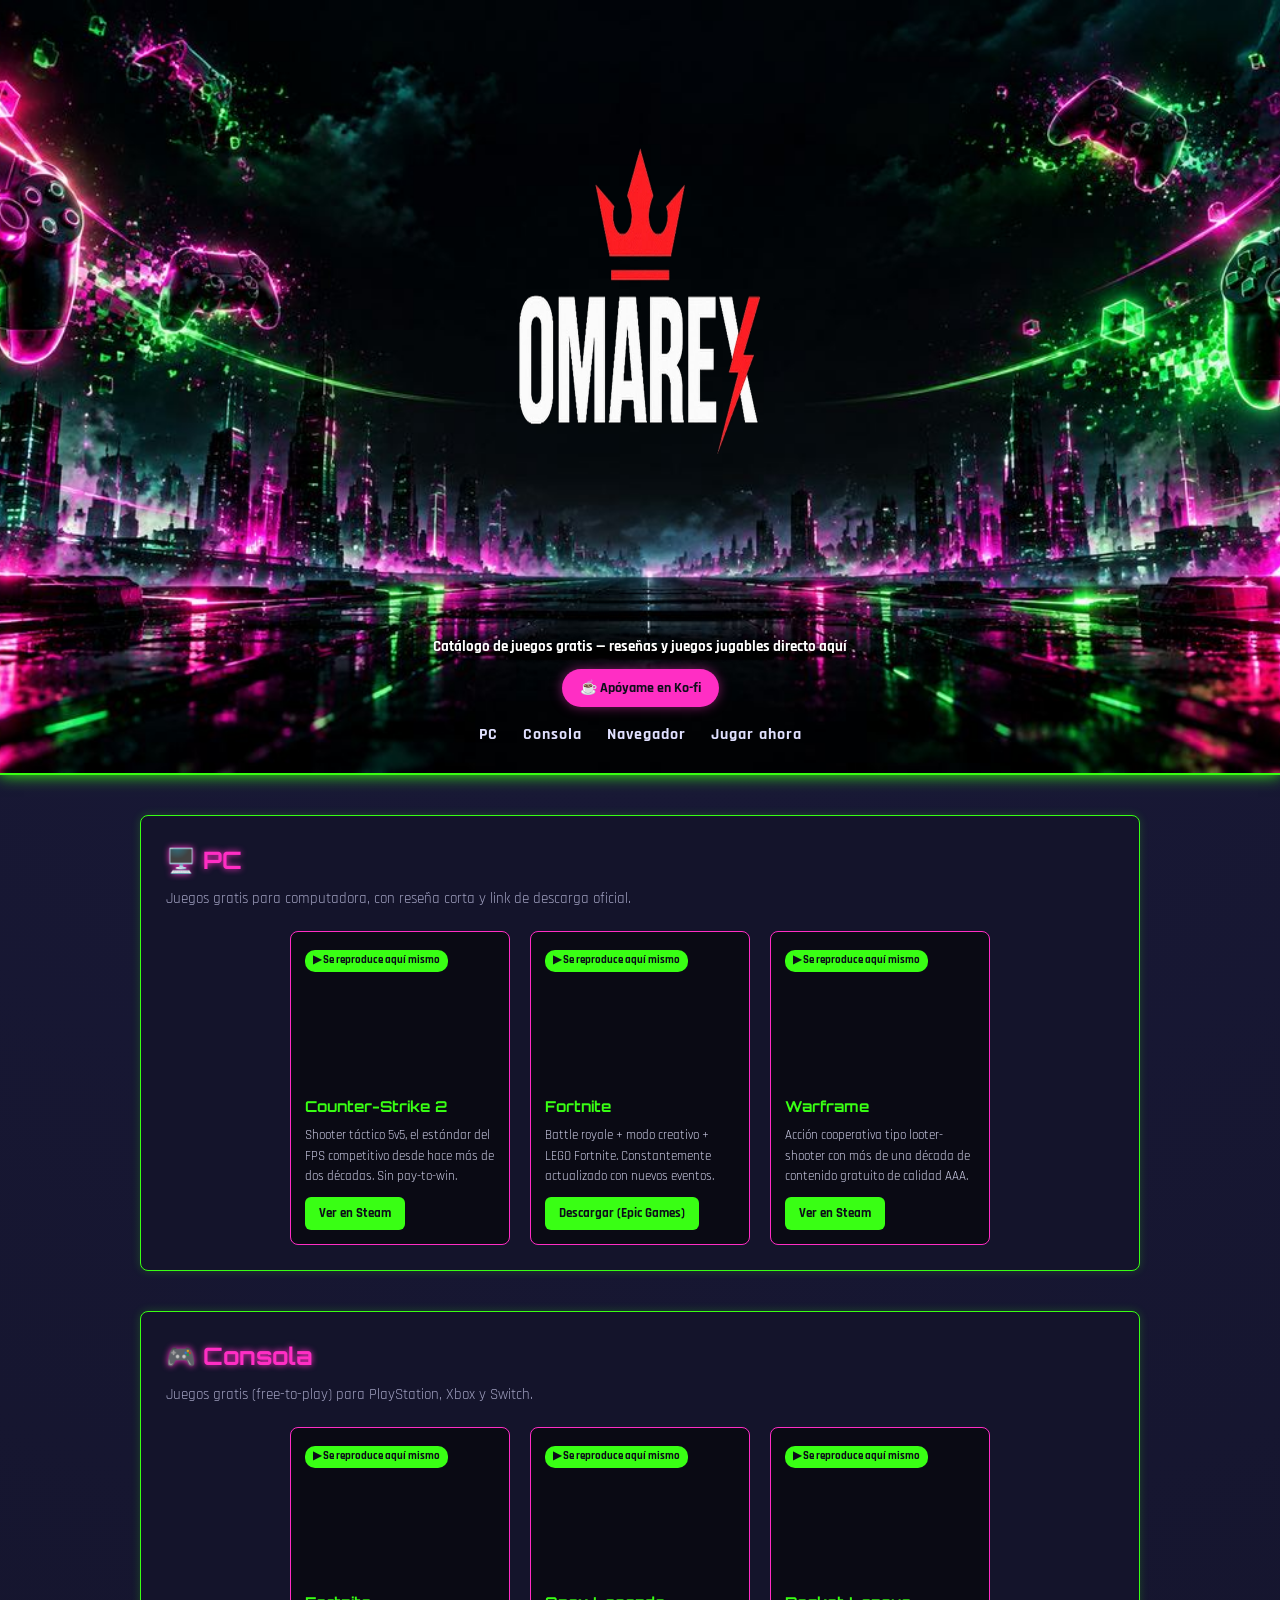
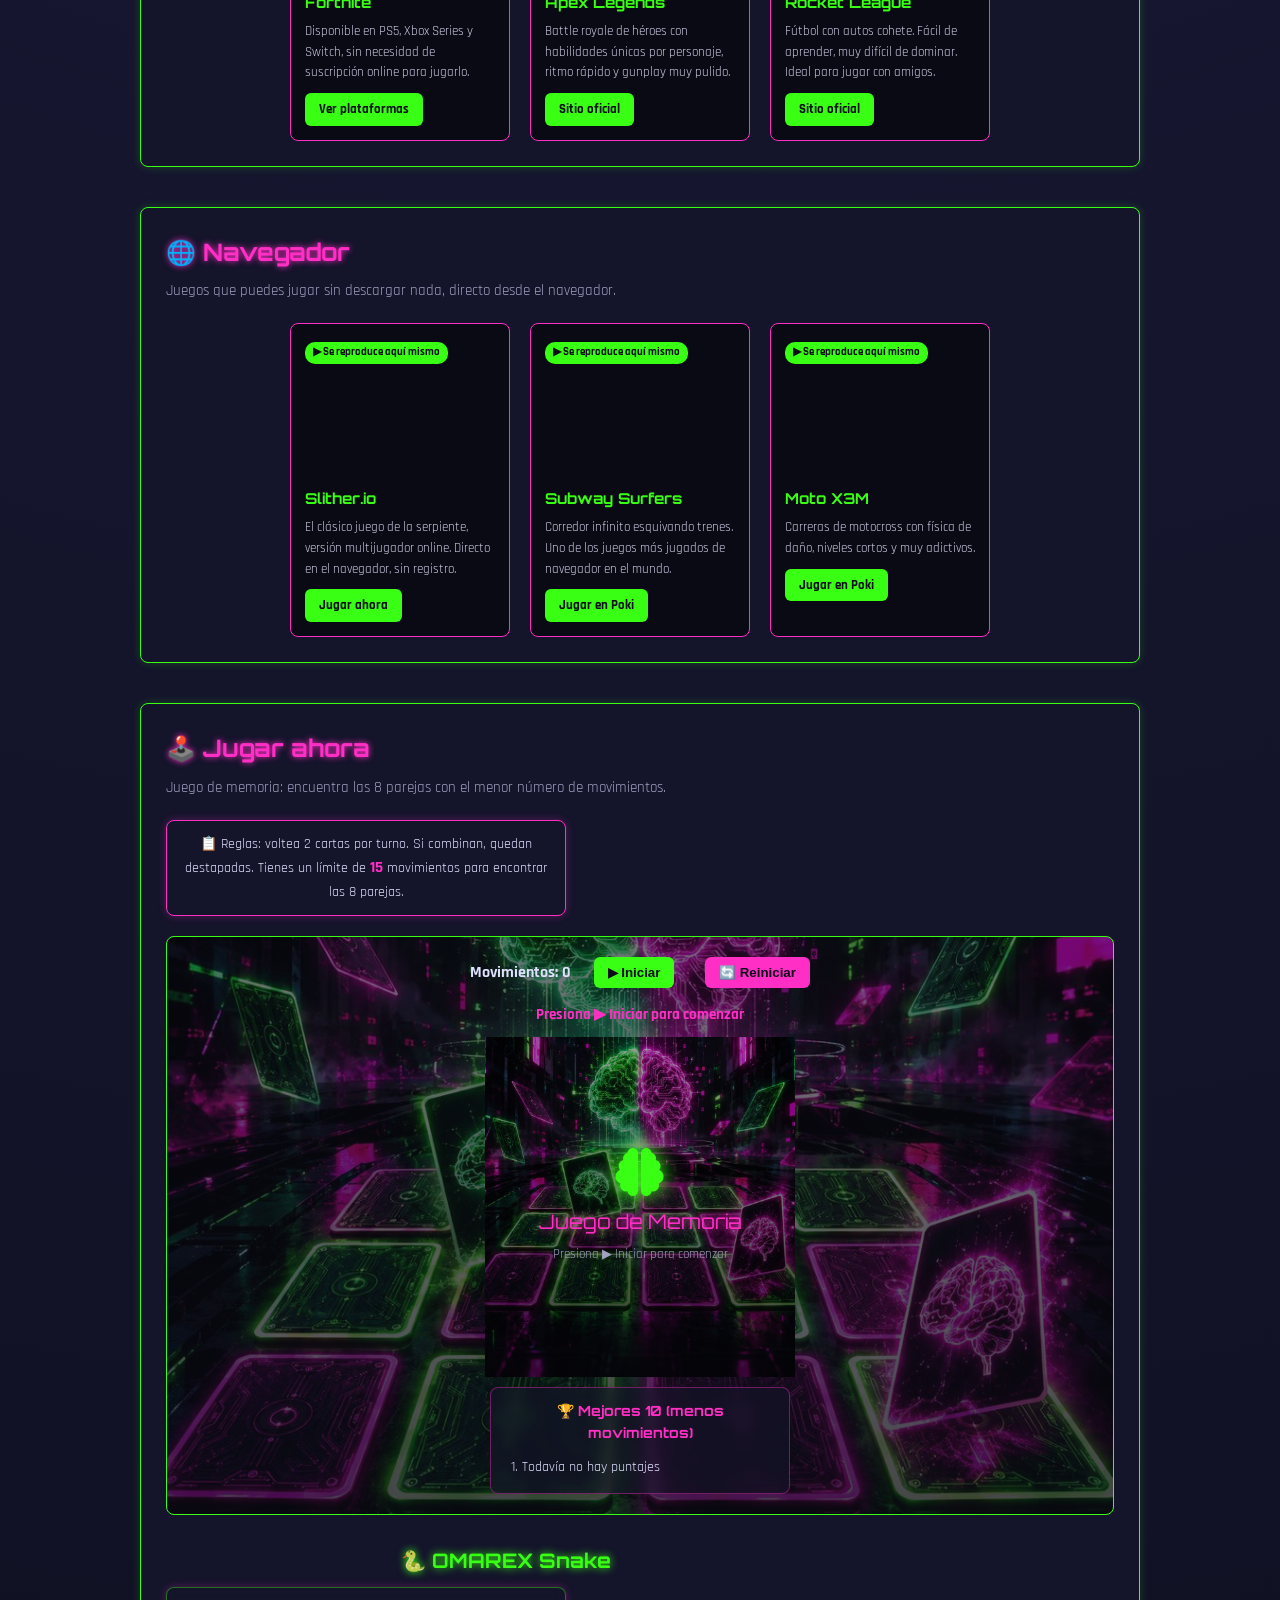
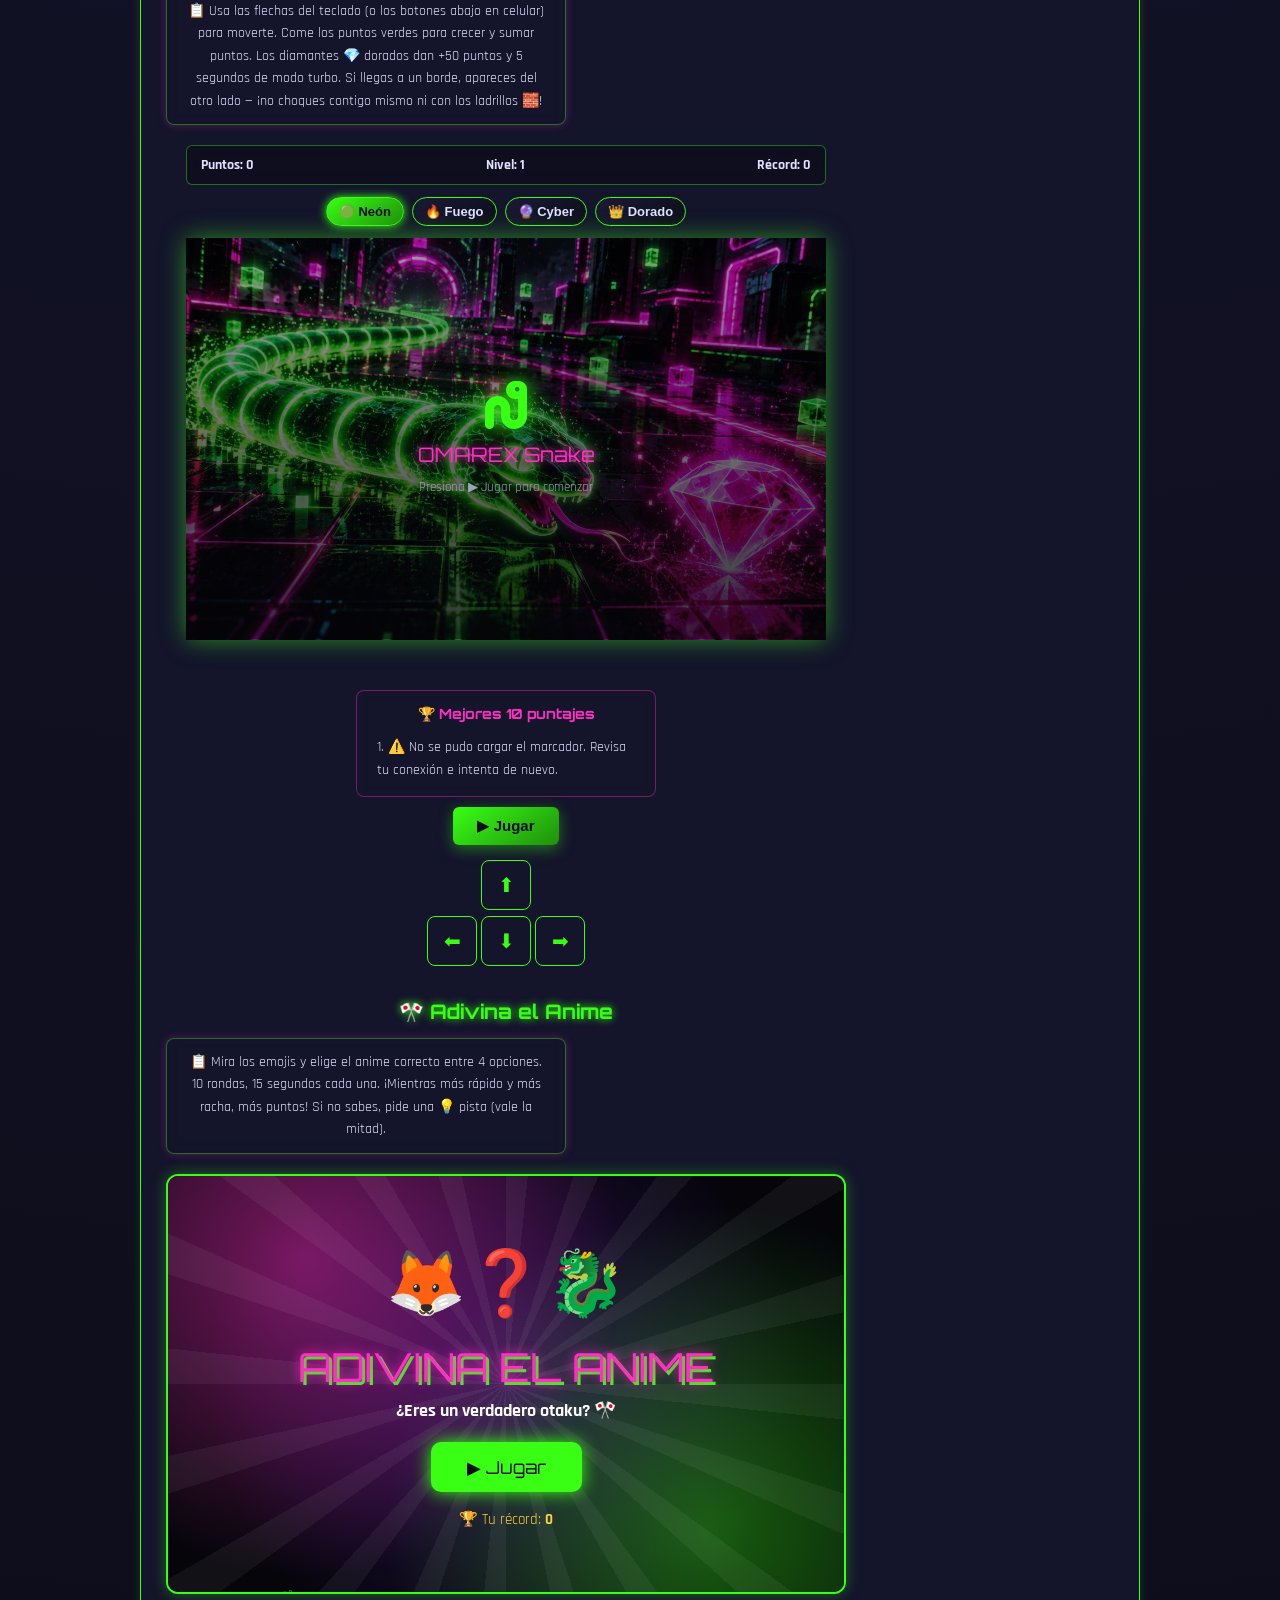
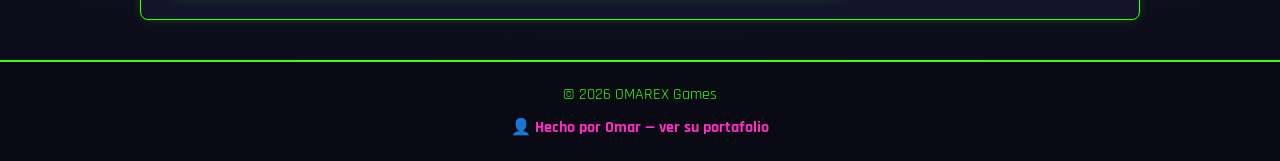
==== commit a8ecd4e4: "Poner Adivina el Anime dentro de la página principal con portada El juego ya no abre otra página: se" ====
--- a/index.html
+++ b/index.html
@@ -197,10 +197,49 @@
                 </div>
             </div>
 
-            <div class="snake-juego">
+            <div class="snake-juego" id="adivina-anime">
                 <h3>🎌 Adivina el Anime</h3>
-                <p class="reglas-juego">📋 Mira los emojis y elige el anime correcto entre 4 opciones. 10 rondas, 15 segundos cada una. ¡Mientras más rápido y más racha, más puntos!</p>
-                <a href="adivina-anime/" class="boton-apoyo">▶ Jugar Adivina el Anime</a>
+                <p class="reglas-juego">📋 Mira los emojis y elige el anime correcto entre 4 opciones. 10 rondas, 15 segundos cada una. ¡Mientras más rápido y más racha, más puntos! Si no sabes, pide una 💡 pista (vale la mitad).</p>
+                <div class="anime-caja">
+                    <!-- Portada -->
+                    <div id="anime-portada" class="anime-portada">
+                        <div class="anime-flotantes" aria-hidden="true">
+                            <span>🍥</span><span>🐉</span><span>👒</span><span>⚡</span><span>🗡️</span><span>🦊</span><span>👹</span><span>🌙</span><span>🏐</span><span>👽</span>
+                        </div>
+                        <div class="anime-portada-contenido">
+                            <div class="anime-portada-emojis">🦊❓🐉</div>
+                            <p class="anime-portada-titulo">ADIVINA EL ANIME</p>
+                            <span class="anime-portada-sub">¿Eres un verdadero otaku? 🎌</span>
+                            <button id="anime-btn-empezar" class="anime-boton">▶ Jugar</button>
+                            <span class="anime-portada-record">🏆 Tu récord: <strong id="anime-record">0</strong></span>
+                        </div>
+                    </div>
+
+                    <!-- Juego -->
+                    <div id="anime-juego" class="anime-oculto">
+                        <div class="anime-marcador">
+                            <span>Ronda <span id="anime-ronda">1</span>/10</span>
+                            <span>🔥 Racha: <span id="anime-racha">0</span></span>
+                            <span>⭐ <span id="anime-puntos">0</span></span>
+                        </div>
+                        <div class="anime-barra"><div id="anime-tiempo-relleno"></div></div>
+                        <div id="anime-emojis"></div>
+                        <div id="anime-pista"></div>
+                        <div id="anime-opciones"></div>
+                        <button id="anime-btn-pista">💡 Pista</button>
+                        <div id="anime-mensaje"></div>
+                    </div>
+
+                    <!-- Final -->
+                    <div id="anime-final" class="anime-oculto">
+                        <p>Tu puntuación</p>
+                        <div id="anime-final-puntos">0</div>
+                        <div id="anime-rango"></div>
+                        <p id="anime-final-detalle"></p>
+                        <p id="anime-nuevo-record"></p>
+                        <button id="anime-btn-otra" class="anime-boton">🔄 Jugar otra vez</button>
+                    </div>
+                </div>
             </div>
         </section>
 
@@ -962,6 +1001,8 @@
 
 </script>
 
+<script src="adivina-anime/animes.js"></script>
+<script src="adivina-anime/juego.js"></script>
 <script data-goatcounter="https://omarexgames.goatcounter.com/count" async src="//gc.zgo.at/count.js"></script>
 
 </body>
--- a/estilos.css
+++ b/estilos.css
@@ -738,3 +738,196 @@
     color: #a0a0c0;
     z-index: 1;
 }
+
+/* ===== Adivina el Anime ===== */
+.anime-caja {
+    position: relative;
+    min-height: 420px;
+    border: 2px solid #39ff14;
+    border-radius: 12px;
+    box-shadow: 0 0 15px rgba(57, 255, 20, 0.35);
+    background: #15152b;
+    overflow: hidden;
+    padding: 20px;
+}
+
+.anime-oculto { display: none !important; }
+
+/* Portada */
+.anime-portada {
+    position: absolute;
+    inset: 0;
+    display: flex;
+    align-items: center;
+    justify-content: center;
+    background:
+        radial-gradient(circle at 20% 20%, rgba(255, 46, 196, 0.45), transparent 50%),
+        radial-gradient(circle at 80% 85%, rgba(57, 255, 20, 0.35), transparent 50%),
+        radial-gradient(circle at 50% 50%, #2a1050, #05050a 75%);
+    overflow: hidden;
+}
+
+/* Rayos de fondo estilo anime */
+.anime-portada::before {
+    content: "";
+    position: absolute;
+    inset: -50%;
+    background: repeating-conic-gradient(rgba(255, 255, 255, 0.05) 0deg 6deg, transparent 6deg 18deg);
+    animation: animeGirar 40s linear infinite;
+}
+
+@keyframes animeGirar { to { transform: rotate(360deg); } }
+
+/* Emojis que flotan */
+.anime-flotantes span {
+    position: absolute;
+    bottom: -60px;
+    font-size: 34px;
+    opacity: 0.55;
+    animation: animeFlotar 9s linear infinite;
+}
+.anime-flotantes span:nth-child(1)  { left: 5%;  animation-delay: 0s; }
+.anime-flotantes span:nth-child(2)  { left: 15%; animation-delay: 4s;  font-size: 44px; }
+.anime-flotantes span:nth-child(3)  { left: 25%; animation-delay: 2s; }
+.anime-flotantes span:nth-child(4)  { left: 36%; animation-delay: 6s; }
+.anime-flotantes span:nth-child(5)  { left: 47%; animation-delay: 1s;  font-size: 28px; }
+.anime-flotantes span:nth-child(6)  { left: 58%; animation-delay: 5s; }
+.anime-flotantes span:nth-child(7)  { left: 68%; animation-delay: 3s;  font-size: 42px; }
+.anime-flotantes span:nth-child(8)  { left: 78%; animation-delay: 7s; }
+.anime-flotantes span:nth-child(9)  { left: 87%; animation-delay: 2.5s; }
+.anime-flotantes span:nth-child(10) { left: 94%; animation-delay: 5.5s; font-size: 28px; }
+
+@keyframes animeFlotar {
+    from { transform: translateY(0) rotate(0deg); }
+    to   { transform: translateY(-560px) rotate(360deg); }
+}
+
+.anime-portada-contenido {
+    position: relative;
+    z-index: 1;
+    display: flex;
+    flex-direction: column;
+    align-items: center;
+    gap: 8px;
+    padding: 16px;
+}
+
+.anime-portada-emojis {
+    font-size: 64px;
+    animation: animeLatido 1.6s ease-in-out infinite;
+}
+
+@keyframes animeLatido { 50% { transform: scale(1.12); } }
+
+.anime-portada-titulo {
+    font-family: 'Orbitron', sans-serif;
+    font-size: clamp(26px, 7vw, 40px);
+    color: #ff2ec4;
+    text-shadow: 0 0 12px #ff2ec4, 3px 3px 0 #39ff14;
+    line-height: 1.1;
+}
+
+.anime-portada-sub { font-size: 18px; color: #ffffff; font-weight: 700; }
+.anime-portada-record { font-size: 15px; color: #ffd23f; }
+
+.anime-boton {
+    font-family: 'Orbitron', sans-serif;
+    font-size: 18px;
+    background: #39ff14;
+    color: #0d0d1a;
+    border: none;
+    border-radius: 10px;
+    padding: 14px 36px;
+    margin: 8px 0;
+    cursor: pointer;
+    box-shadow: 0 0 18px #39ff14;
+    animation: animeLatido 1.6s ease-in-out infinite;
+}
+.anime-boton:hover { background: #ff2ec4; box-shadow: 0 0 18px #ff2ec4; }
+
+/* Pantalla de juego */
+.anime-marcador {
+    display: flex;
+    justify-content: space-between;
+    flex-wrap: wrap;
+    gap: 8px;
+    font-weight: 700;
+    font-size: 17px;
+    margin-bottom: 12px;
+}
+
+.anime-barra {
+    height: 8px;
+    background: #26264a;
+    border-radius: 99px;
+    overflow: hidden;
+    margin-bottom: 18px;
+}
+
+#anime-tiempo-relleno {
+    height: 100%;
+    width: 100%;
+    background: #39ff14;
+    transition: width 0.1s linear, background 0.3s;
+}
+
+#anime-emojis { font-size: clamp(44px, 13vw, 68px); letter-spacing: 6px; min-height: 90px; }
+#anime-pista { font-size: 18px; min-height: 28px; color: #ffd23f; margin-bottom: 14px; }
+
+#anime-opciones {
+    display: grid;
+    grid-template-columns: 1fr 1fr;
+    gap: 10px;
+}
+
+#anime-opciones button {
+    font-family: 'Rajdhani', sans-serif;
+    font-weight: 700;
+    font-size: 17px;
+    color: #e0e0ff;
+    background: #1e1e3d;
+    border: 2px solid #3a3a6e;
+    border-radius: 10px;
+    padding: 14px 10px;
+    cursor: pointer;
+    transition: transform 0.1s, border-color 0.2s;
+}
+#anime-opciones button:hover:not(:disabled) { border-color: #39ff14; transform: translateY(-2px); }
+#anime-opciones button.correcta { background: #1c5e14; border-color: #39ff14; }
+#anime-opciones button.incorrecta { background: #6a1426; border-color: #ff3b5c; }
+#anime-opciones button:disabled { cursor: default; }
+
+#anime-btn-pista {
+    font-family: 'Rajdhani', sans-serif;
+    font-weight: 700;
+    font-size: 16px;
+    background: transparent;
+    color: #ffd23f;
+    border: 2px solid #ffd23f;
+    border-radius: 10px;
+    padding: 10px 24px;
+    margin-top: 16px;
+    cursor: pointer;
+}
+#anime-btn-pista:disabled { opacity: 0.4; cursor: default; }
+
+#anime-mensaje { min-height: 26px; margin-top: 12px; font-weight: 700; font-size: 18px; }
+
+/* Pantalla final */
+#anime-final { padding-top: 30px; }
+#anime-final-puntos {
+    font-family: 'Orbitron', sans-serif;
+    font-size: 44px;
+    color: #39ff14;
+    text-shadow: 0 0 12px #39ff14;
+    margin: 8px 0;
+}
+#anime-rango { font-size: 22px; color: #ff2ec4; font-weight: 700; margin-bottom: 6px; }
+#anime-nuevo-record { color: #ffd23f; font-weight: 700; margin-top: 6px; }
+
+.anime-salto { display: inline-block; animation: animeSalto 0.35s ease; }
+@keyframes animeSalto { 50% { transform: scale(1.35); } }
+
+@media (max-width: 420px) {
+    #anime-opciones { grid-template-columns: 1fr; }
+}
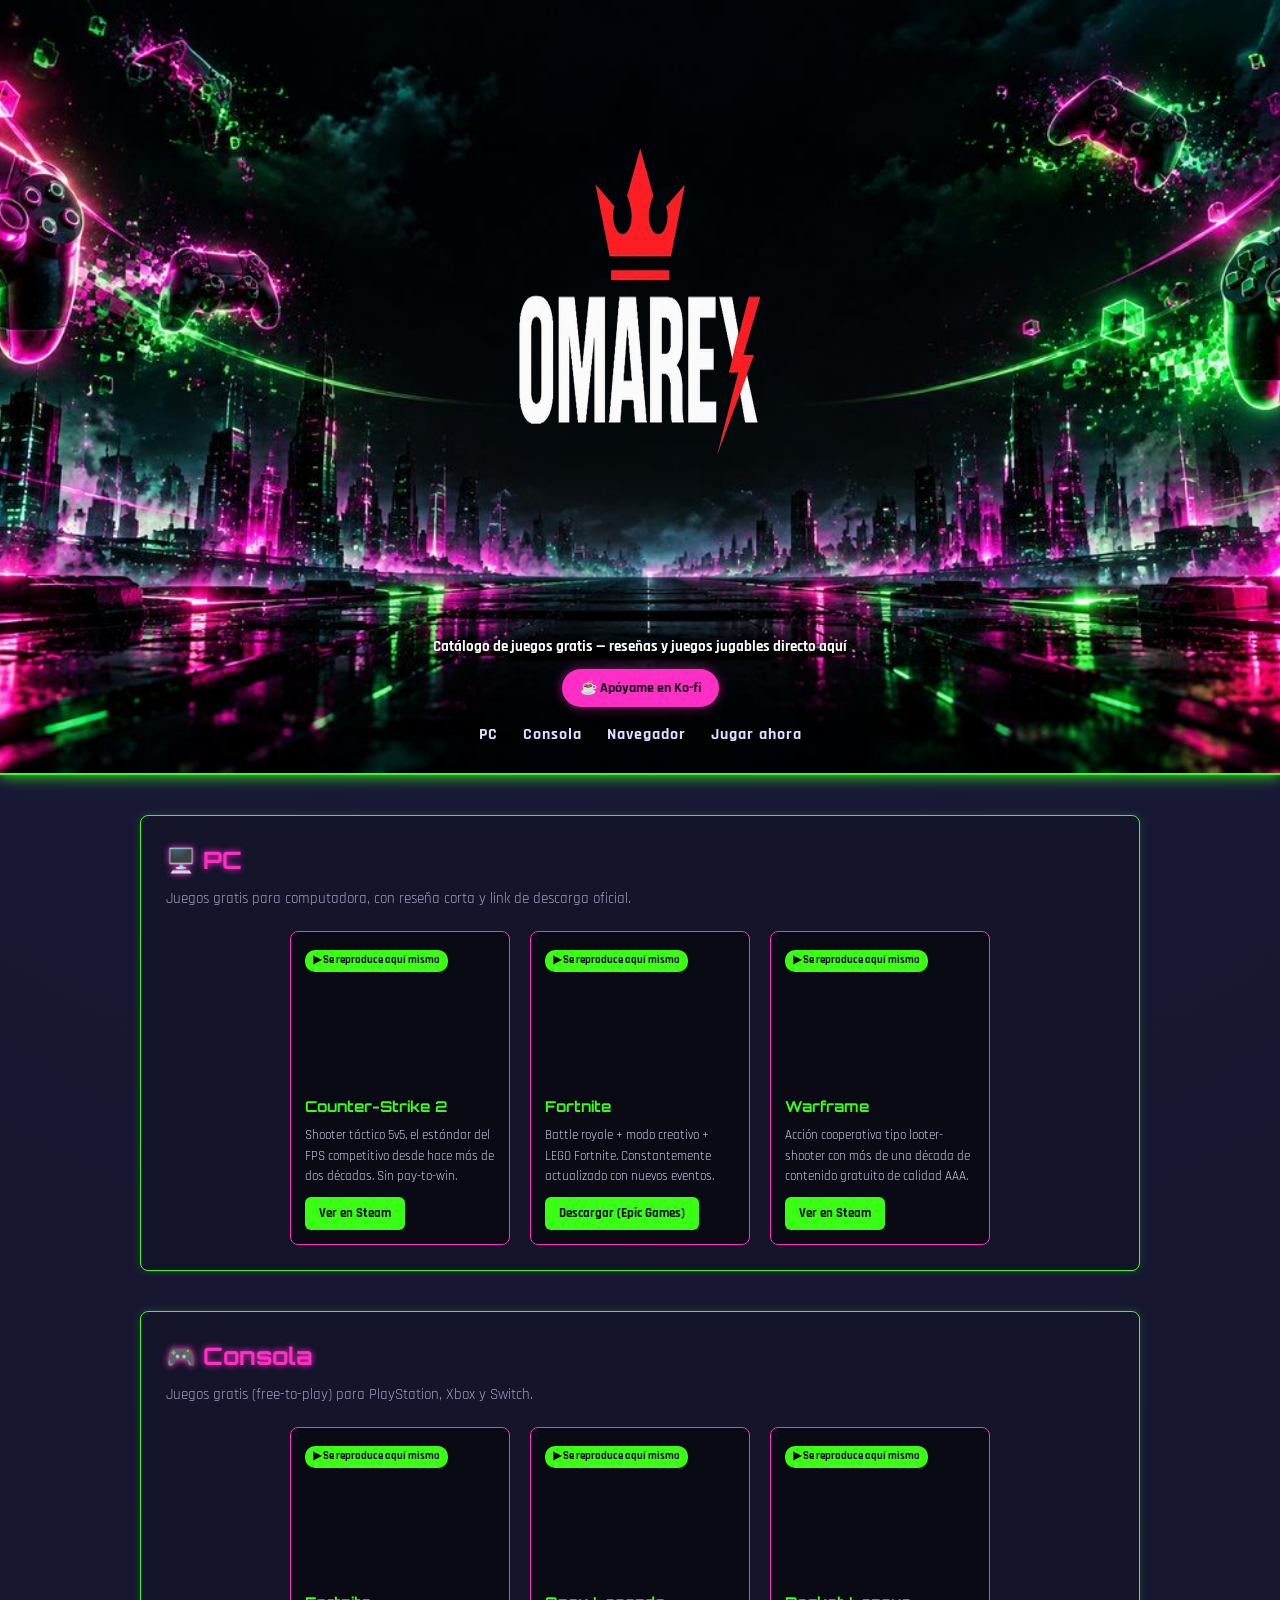
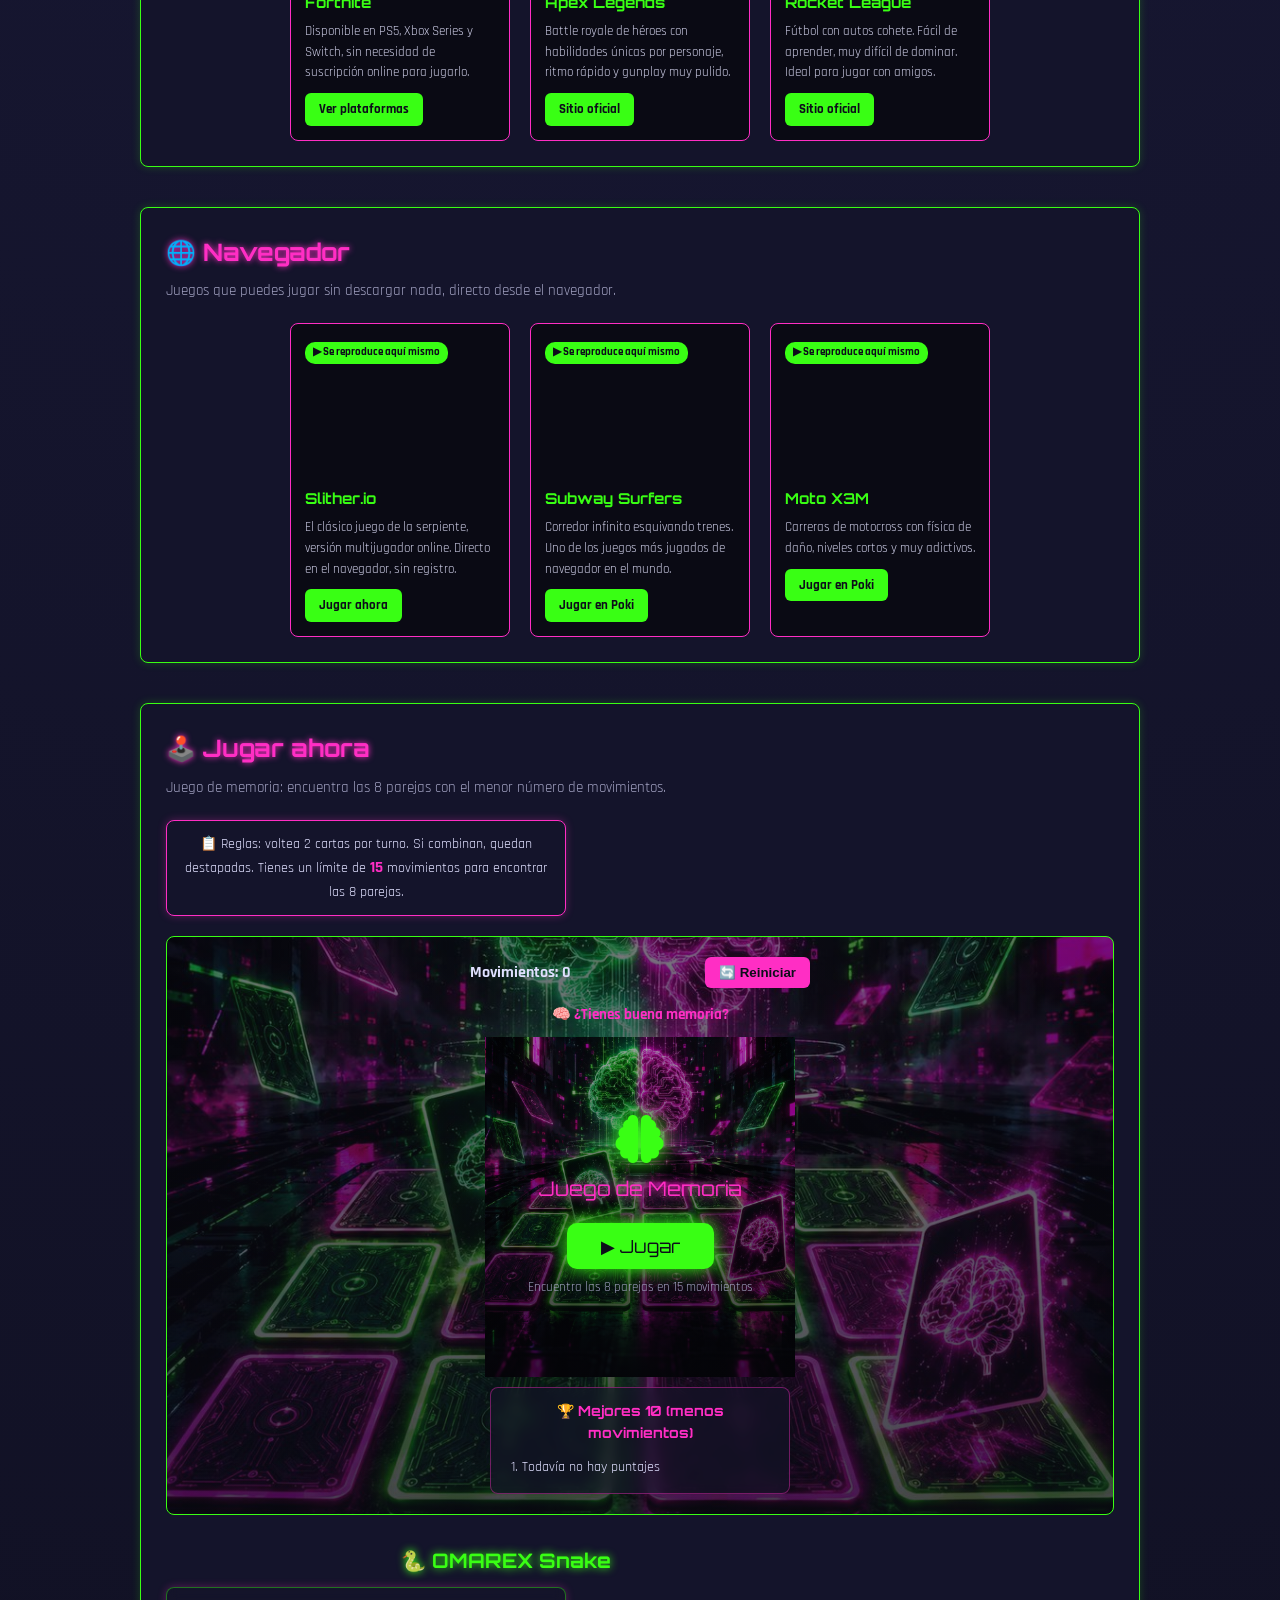
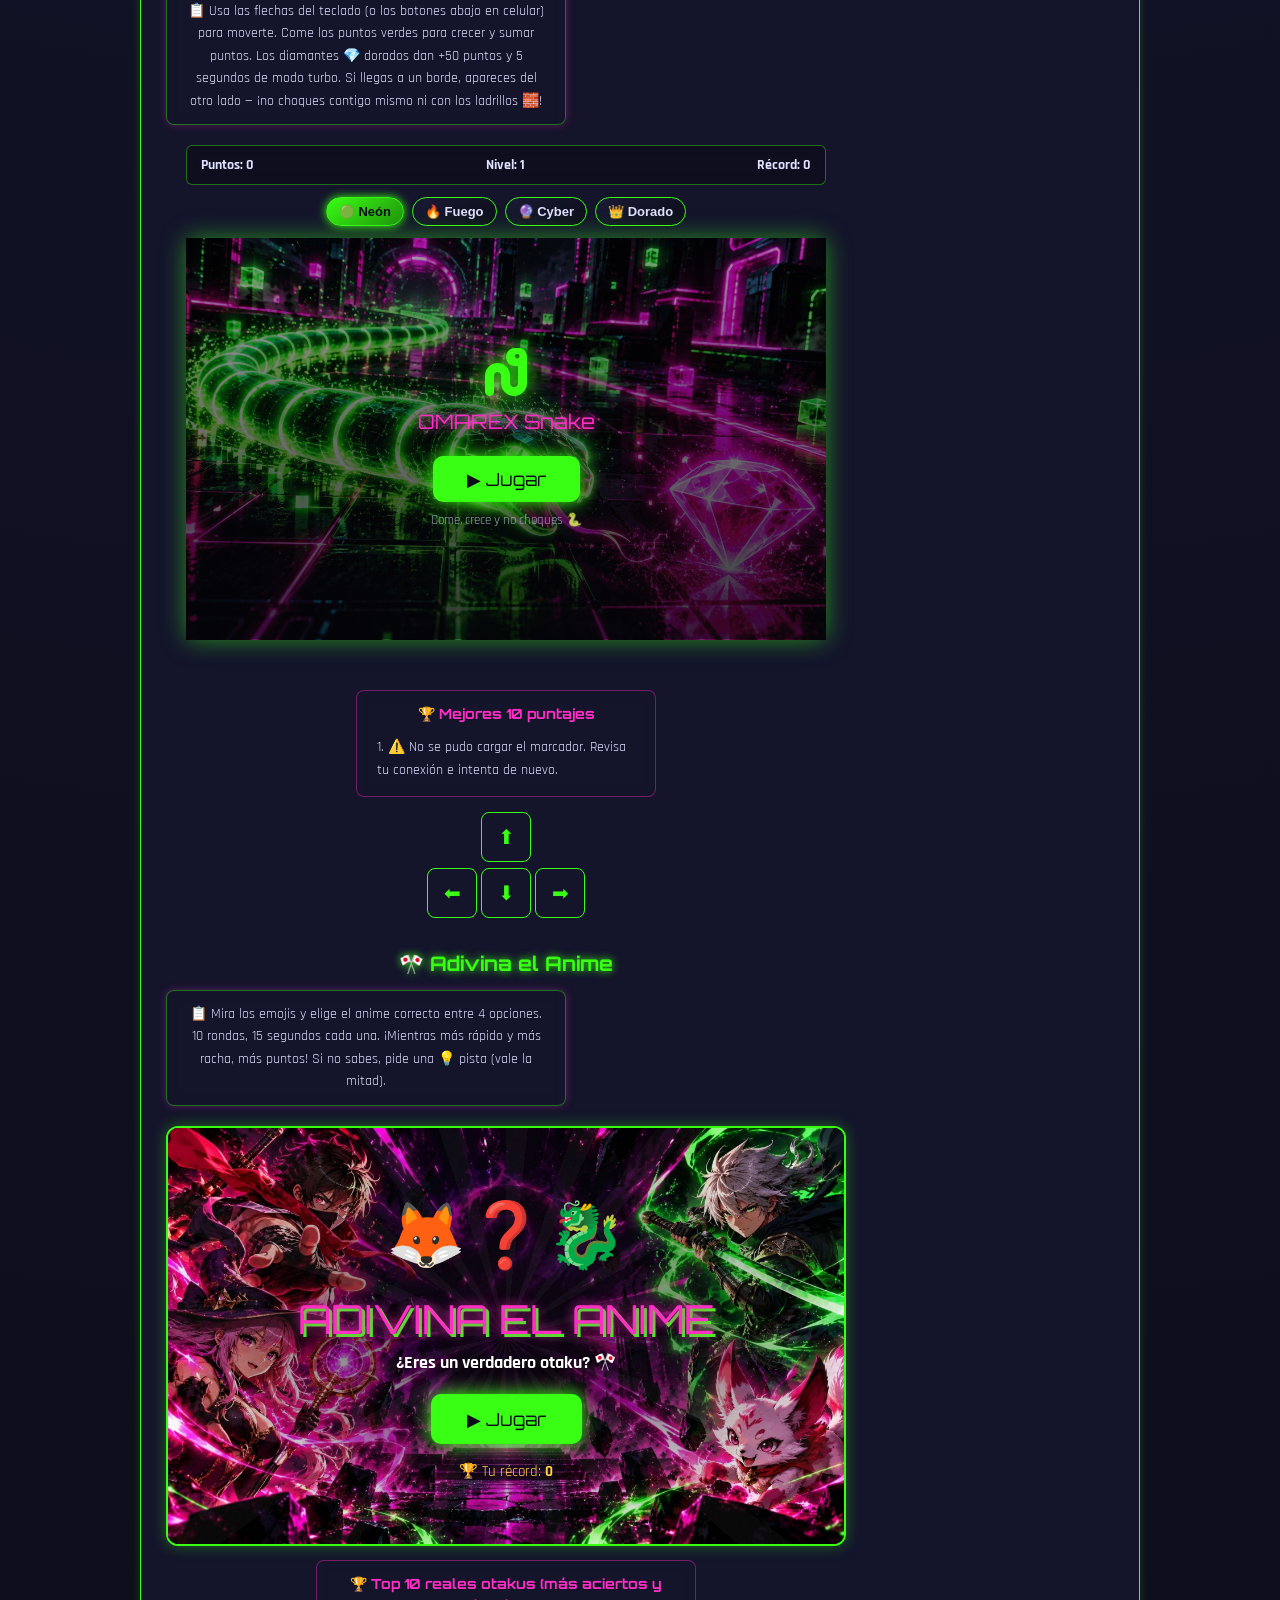
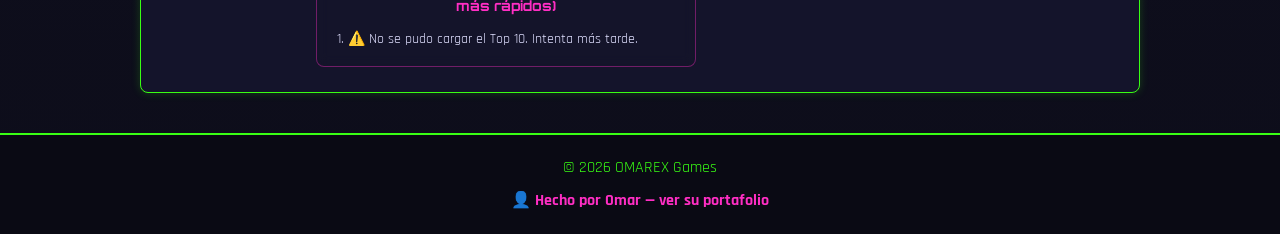
==== commit 53c64c29: "Top 10 de Adivina el Anime y botón Jugar dentro de las portadas - Adivina el Anime cuenta los segund" ====
--- a/index.html
+++ b/index.html
@@ -147,11 +147,10 @@
             <div id="juego-embebido">
                 <div class="memoria-info">
                     <span>Movimientos: <span id="contador-movimientos">0</span></span>
-                    <button id="iniciar-memoria">▶ Iniciar</button>
                     <button id="reiniciar-juego">🔄 Reiniciar</button>
                 </div>
-                <p id="memoria-mensaje">Presiona ▶ Iniciar para comenzar</p>
-                <div id="tablero-memoria"><div class="portada-juego portada-memoria"><i class="fa-solid fa-brain"></i><p>Juego de Memoria</p><span>Presiona ▶ Iniciar para comenzar</span></div></div>
+                <p id="memoria-mensaje">🧠 ¿Tienes buena memoria?</p>
+                <div id="tablero-memoria"><div class="portada-juego portada-memoria"><i class="fa-solid fa-brain"></i><p>Juego de Memoria</p><button class="portada-jugar" id="memoria-jugar-portada">▶ Jugar</button><span>Encuentra las 8 parejas en 15 movimientos</span></div></div>
                 <div id="memoria-guardar-nombre" style="display: none;">
                     <input type="text" id="memoria-nombre-input" maxlength="12" placeholder="Tu nombre">
                     <button id="memoria-guardar-btn">Guardar</button>
@@ -176,7 +175,7 @@
                     <button class="skin-btn" data-skin="cyber">🔮 Cyber</button>
                     <button class="skin-btn" data-skin="dorado">👑 Dorado</button>
                 </div>
-                <div class="snake-canvas-wrap"><canvas id="snake-canvas" width="640" height="400"></canvas><div id="snake-portada" class="portada-juego portada-snake"><i class="fa-solid fa-worm"></i><p>OMAREX Snake</p><span>Presiona ▶ Jugar para comenzar</span></div></div>
+                <div class="snake-canvas-wrap"><canvas id="snake-canvas" width="640" height="400"></canvas><div id="snake-portada" class="portada-juego portada-snake"><i class="fa-solid fa-worm"></i><p>OMAREX Snake</p><button class="portada-jugar" id="snake-jugar-portada">▶ Jugar</button><span>Come, crece y no choques 🐍</span></div></div>
                 <div id="snake-mensaje"></div>
                 <div id="snake-guardar-nombre" style="display: none;">
                     <input type="text" id="snake-nombre-input" maxlength="12" placeholder="Tu nombre">
@@ -186,7 +185,7 @@
                     <h4>🏆 Mejores 10 puntajes</h4>
                     <ol id="snake-top5"><li>⏳ Cargando marcador...</li></ol>
                 </div>
-                <button id="snake-iniciar">▶ Jugar</button>
+                <button id="snake-iniciar" class="snake-oculto">▶ Jugar</button>
                 <div class="snake-controles">
                     <button class="snake-btn" id="btn-arriba">⬆</button>
                     <div>
@@ -237,8 +236,17 @@
                         <div id="anime-rango"></div>
                         <p id="anime-final-detalle"></p>
                         <p id="anime-nuevo-record"></p>
+                        <div id="anime-guardar" class="anime-oculto">
+                            <p>🏆 ¡Entra al Top 10 de los reales otakus!</p>
+                            <input type="text" id="anime-nombre" maxlength="12" placeholder="Tu nombre">
+                            <button id="anime-guardar-btn">Guardar</button>
+                        </div>
                         <button id="anime-btn-otra" class="anime-boton">🔄 Jugar otra vez</button>
                     </div>
+                </div>
+                <div class="snake-tabla">
+                    <h4>🏆 Top 10 reales otakus (más aciertos y más rápidos)</h4>
+                    <ol id="anime-top10"><li>⏳ Cargando el Top 10...</li></ol>
                 </div>
             </div>
         </section>
@@ -509,7 +517,7 @@
     }
 
     document.getElementById("reiniciar-juego").addEventListener("click", iniciarJuego);
-    document.getElementById("iniciar-memoria").addEventListener("click", iniciarJuego);
+    document.getElementById("memoria-jugar-portada").addEventListener("click", iniciarJuego);
 
 
     // ===== JUEGO DE SNAKE =====
@@ -677,6 +685,7 @@
         clearTimeout(turboTimeout);
         jugando = true;
         document.getElementById("snake-portada").style.display = "none";
+        btnIniciar.classList.remove("snake-oculto");
 
         elPuntos.textContent = puntos;
         elNivel.textContent = nivel;
@@ -998,6 +1007,7 @@
     document.getElementById("btn-derecha").addEventListener("click", function() { cambiarDireccion(1, 0); });
 
     btnIniciar.addEventListener("click", iniciarSnake);
+    document.getElementById("snake-jugar-portada").addEventListener("click", iniciarSnake);
 
 </script>
 
--- a/estilos.css
+++ b/estilos.css
@@ -478,21 +478,6 @@
     min-height: 22px;
     margin-bottom: 10px;
     text-align: center;
-}
-
-#iniciar-memoria {
-    background-color: #39ff14;
-    color: #0d0d1a;
-    border: none;
-    padding: 8px 14px;
-    border-radius: 6px;
-    font-weight: bold;
-    cursor: pointer;
-    margin-right: 8px;
-}
-
-#iniciar-memoria:hover {
-    background-color: #ff2ec4;
 }
 
 /* Tabla de mejores puntajes del Snake */
@@ -753,16 +738,17 @@
 
 .anime-oculto { display: none !important; }
 
-/* Portada */
+/* Portada (si subes portada-anime.jpg a la carpeta principal, se usa de fondo) */
 .anime-portada {
     position: absolute;
     inset: 0;
     display: flex;
     align-items: center;
     justify-content: center;
+    /* El centro se oscurece para que se lea el título; los lados muestran a los personajes */
     background:
-        radial-gradient(circle at 20% 20%, rgba(255, 46, 196, 0.45), transparent 50%),
-        radial-gradient(circle at 80% 85%, rgba(57, 255, 20, 0.35), transparent 50%),
+        radial-gradient(ellipse at center, rgba(5, 5, 10, 0.72) 0%, rgba(5, 5, 10, 0.35) 45%, rgba(5, 5, 10, 0) 75%),
+        url('portada-anime.jpg') center / cover no-repeat,
         radial-gradient(circle at 50% 50%, #2a1050, #05050a 75%);
     overflow: hidden;
 }
@@ -772,7 +758,7 @@
     content: "";
     position: absolute;
     inset: -50%;
-    background: repeating-conic-gradient(rgba(255, 255, 255, 0.05) 0deg 6deg, transparent 6deg 18deg);
+    background: repeating-conic-gradient(rgba(255, 255, 255, 0.03) 0deg 6deg, transparent 6deg 18deg);
     animation: animeGirar 40s linear infinite;
 }
 
@@ -783,7 +769,7 @@
     position: absolute;
     bottom: -60px;
     font-size: 34px;
-    opacity: 0.55;
+    opacity: 0.35;
     animation: animeFlotar 9s linear infinite;
 }
 .anime-flotantes span:nth-child(1)  { left: 5%;  animation-delay: 0s; }
@@ -823,11 +809,11 @@
     font-family: 'Orbitron', sans-serif;
     font-size: clamp(26px, 7vw, 40px);
     color: #ff2ec4;
-    text-shadow: 0 0 12px #ff2ec4, 3px 3px 0 #39ff14;
+    text-shadow: 0 0 12px #ff2ec4, 3px 3px 0 #39ff14, 0 4px 14px #000;
     line-height: 1.1;
 }
 
-.anime-portada-sub { font-size: 18px; color: #ffffff; font-weight: 700; }
+.anime-portada-sub { font-size: 18px; color: #ffffff; font-weight: 700; text-shadow: 0 2px 8px #000; }
 .anime-portada-record { font-size: 15px; color: #ffd23f; }
 
 .anime-boton {
@@ -928,6 +914,61 @@
 .anime-salto { display: inline-block; animation: animeSalto 0.35s ease; }
 @keyframes animeSalto { 50% { transform: scale(1.35); } }
 
+@media (max-width: 600px) {
+    /* En celular la imagen se recorta: se muestra el lado del ninja y la maga */
+    .anime-portada { background-position: center, 12% center, center; }
+}
+
 @media (max-width: 420px) {
     #anime-opciones { grid-template-columns: 1fr; }
 }
+
+/* Top 10 de Adivina el Anime */
+#adivina-anime .snake-tabla { max-width: 380px; margin-top: 14px; }
+
+#anime-guardar { margin-top: 12px; }
+#anime-guardar p { color: #ffd23f; font-weight: 700; margin-bottom: 8px; }
+
+#anime-nombre {
+    background: #0a0a14;
+    border: 1px solid #39ff14;
+    border-radius: 6px;
+    padding: 8px 12px;
+    color: #e0e0ff;
+    font-family: 'Rajdhani', sans-serif;
+    font-size: 15px;
+    max-width: 160px;
+}
+#anime-nombre:focus { outline: none; border-color: #ff2ec4; }
+
+#anime-guardar-btn {
+    background-color: #ff2ec4;
+    color: #0d0d1a;
+    border: none;
+    padding: 9px 16px;
+    border-radius: 6px;
+    font-weight: bold;
+    cursor: pointer;
+}
+#anime-guardar-btn:hover { background-color: #39ff14; }
+#anime-guardar-btn:disabled { opacity: 0.6; cursor: default; }
+
+/* Botón ▶ Jugar en medio de las portadas de Memoria y Snake */
+.portada-jugar {
+    z-index: 1;
+    font-family: 'Orbitron', sans-serif;
+    font-size: 18px;
+    background: #39ff14;
+    color: #0d0d1a;
+    border: none;
+    border-radius: 10px;
+    padding: 12px 34px;
+    margin: 12px 0 8px;
+    cursor: pointer;
+    box-shadow: 0 0 18px #39ff14;
+    animation: animeLatido 1.6s ease-in-out infinite;
+}
+.portada-jugar:hover { background: #ff2ec4; box-shadow: 0 0 18px #ff2ec4; }
+
+/* El botón de abajo del Snake aparece solo después de la primera partida */
+#snake-iniciar.snake-oculto { display: none; }
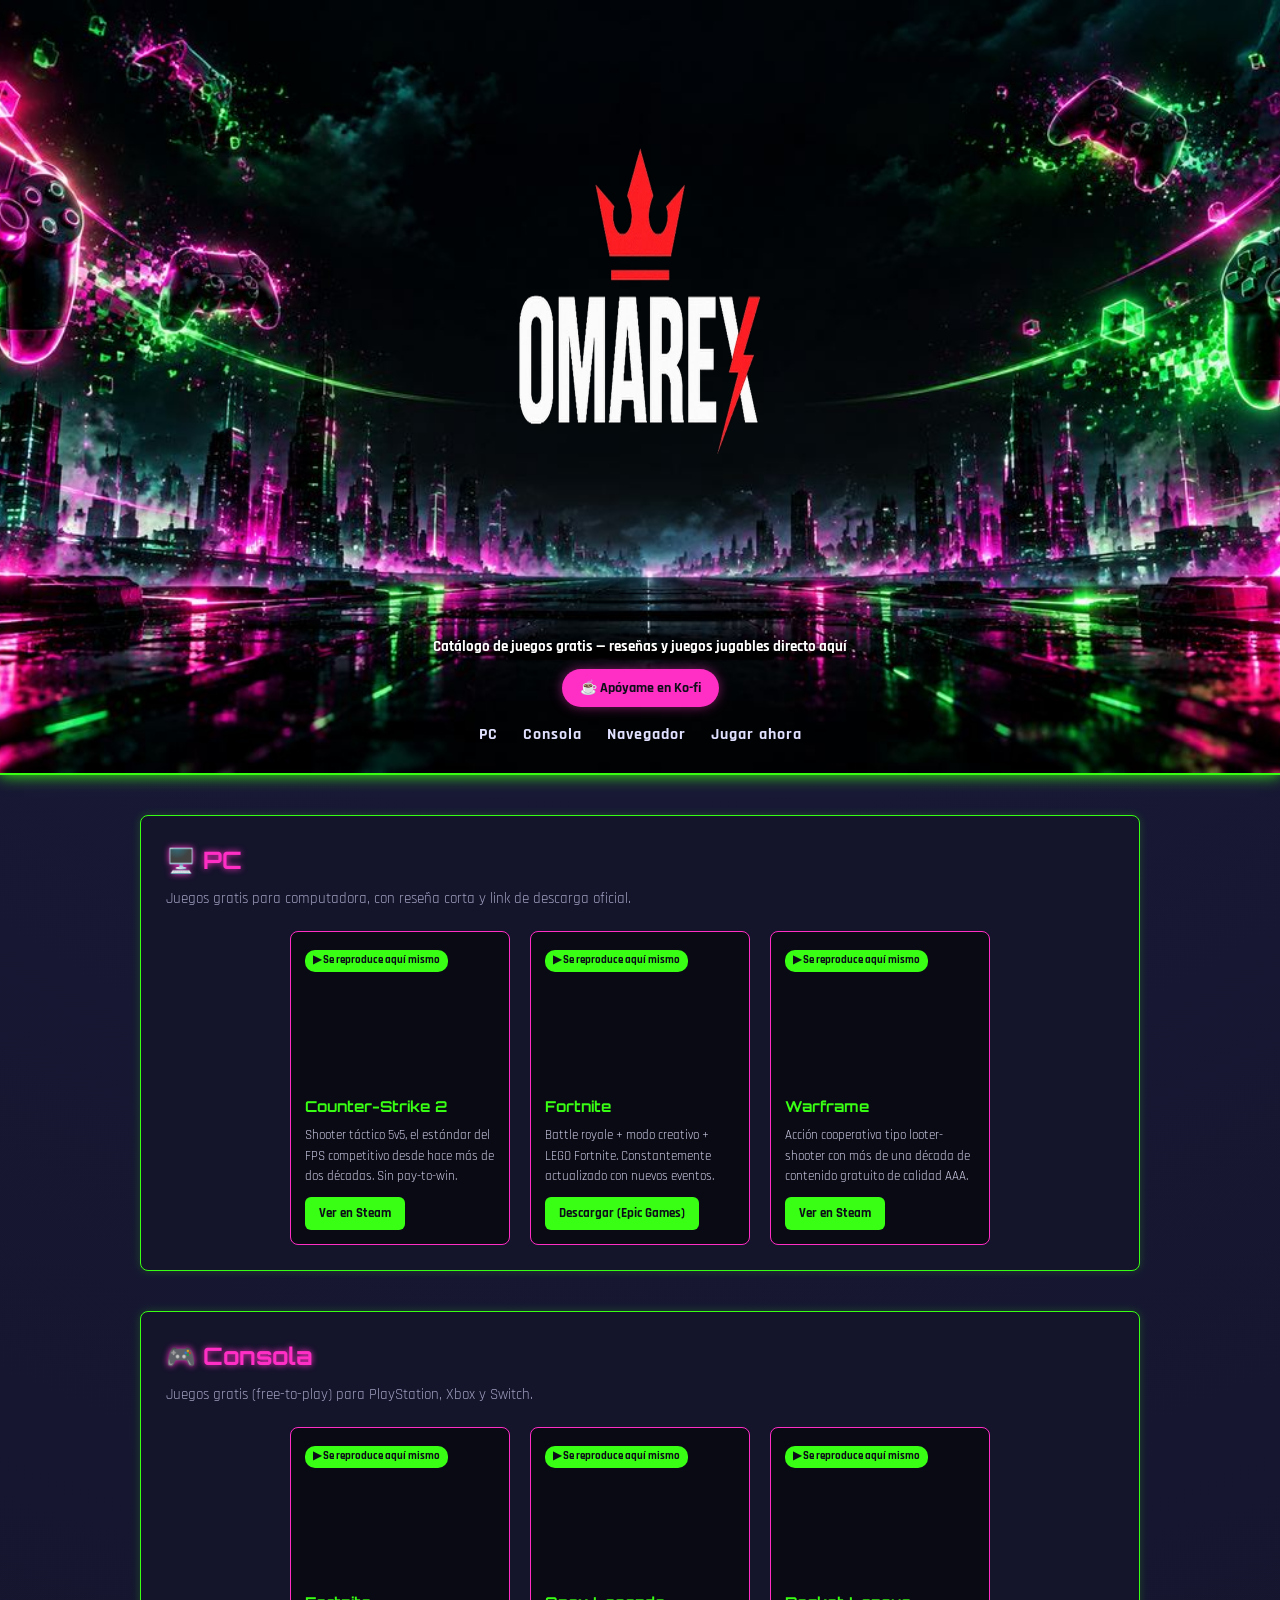
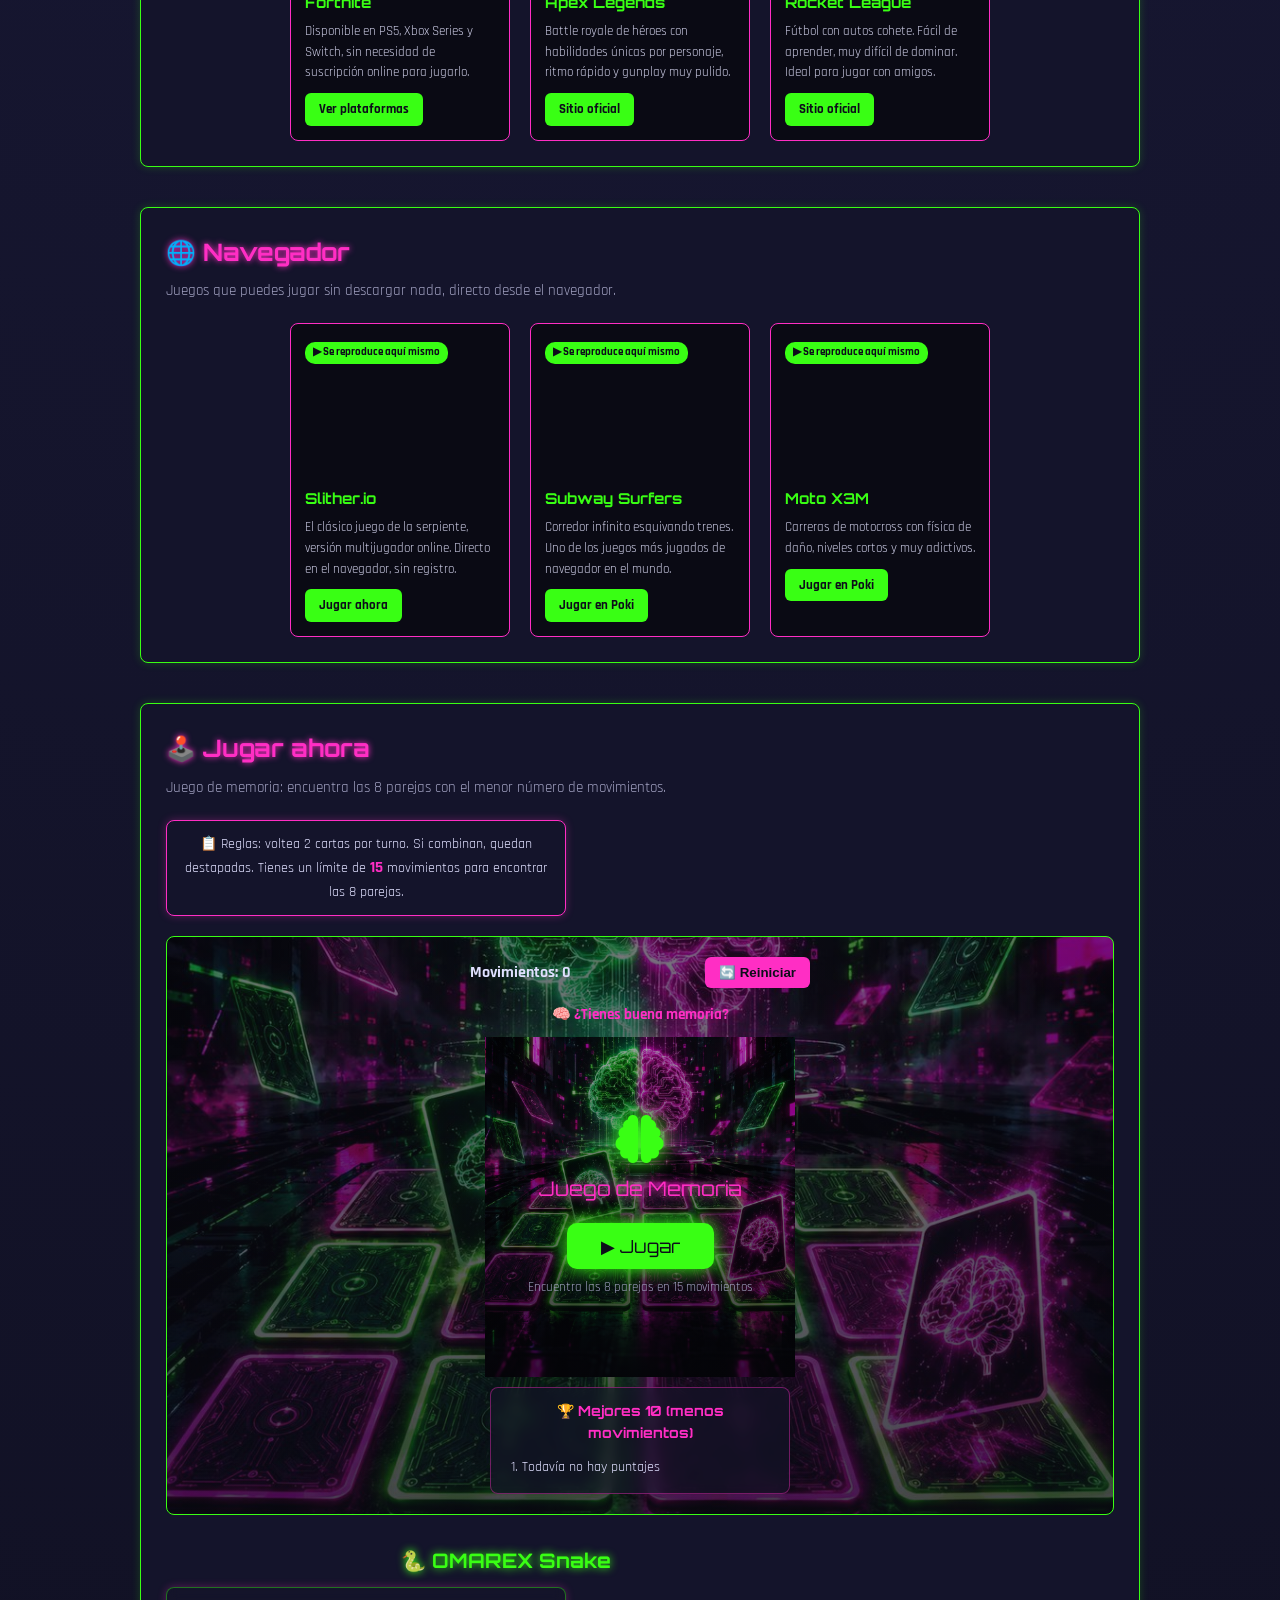
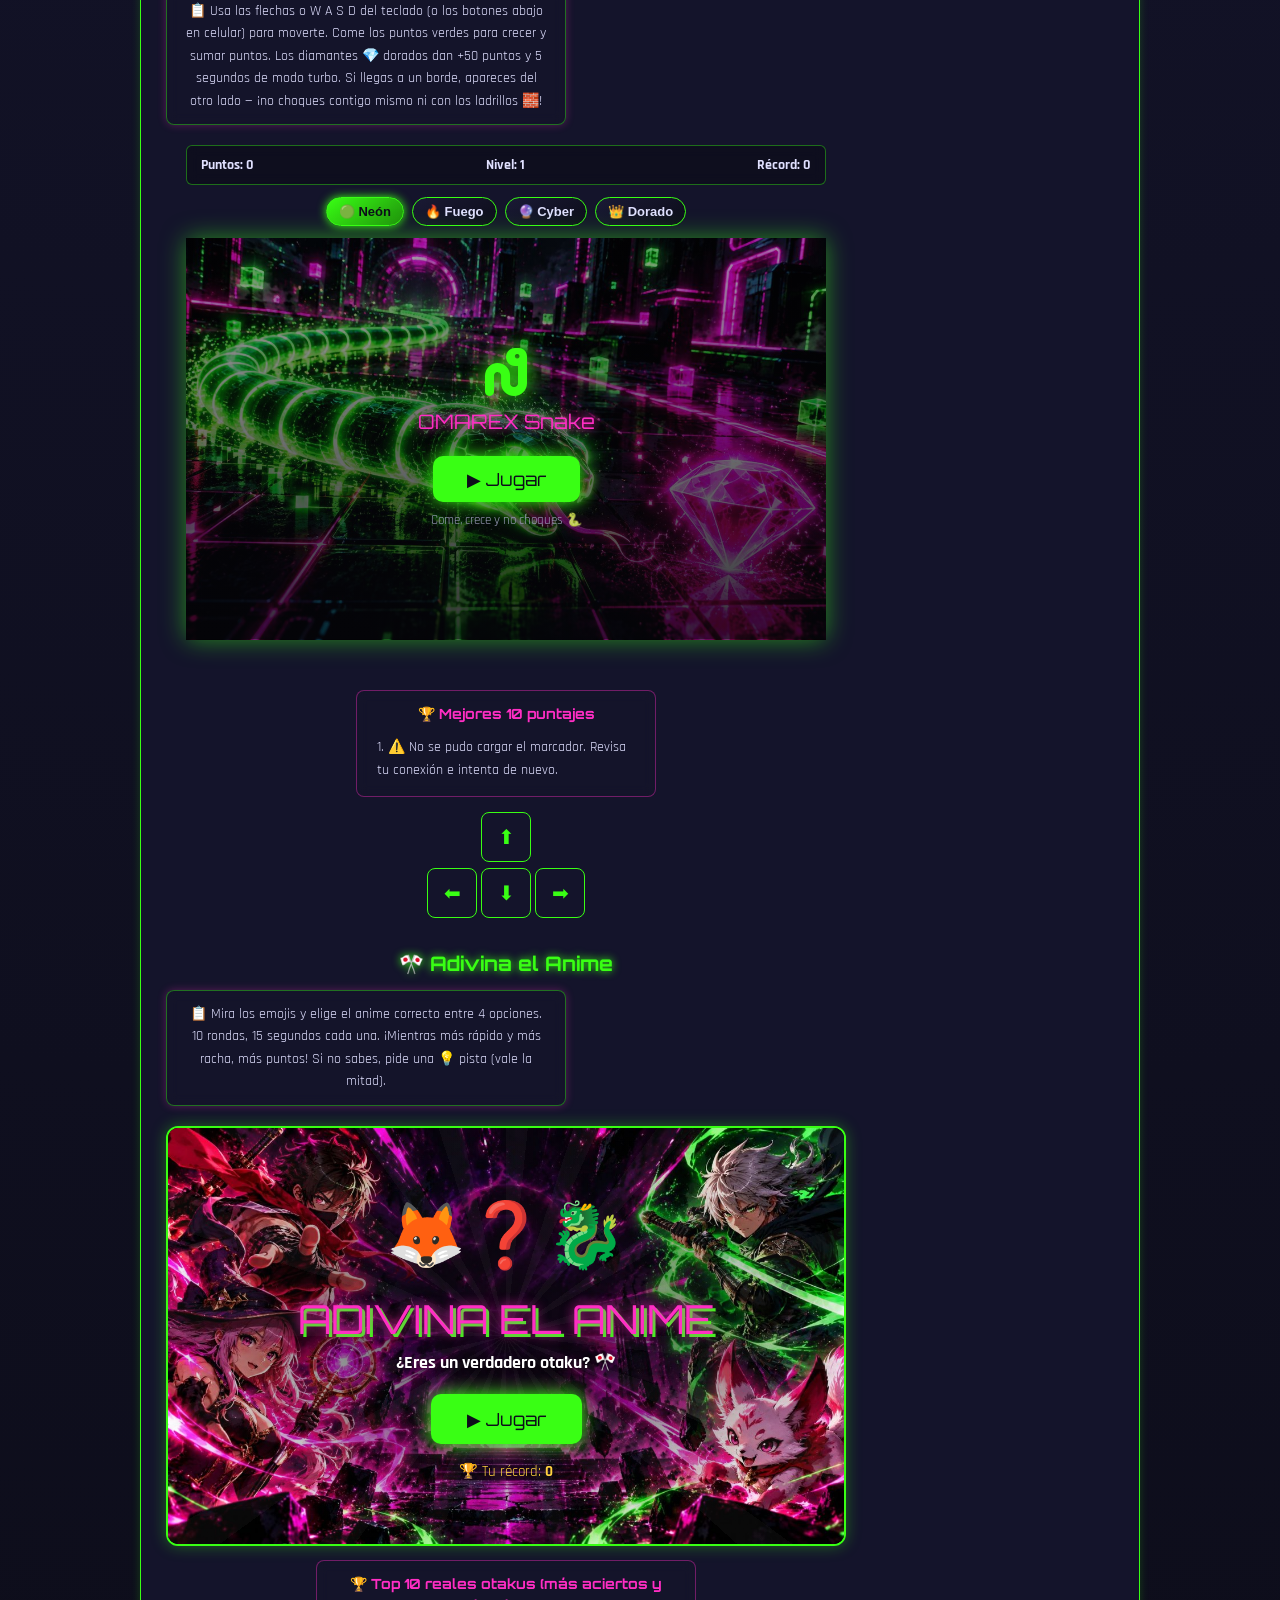
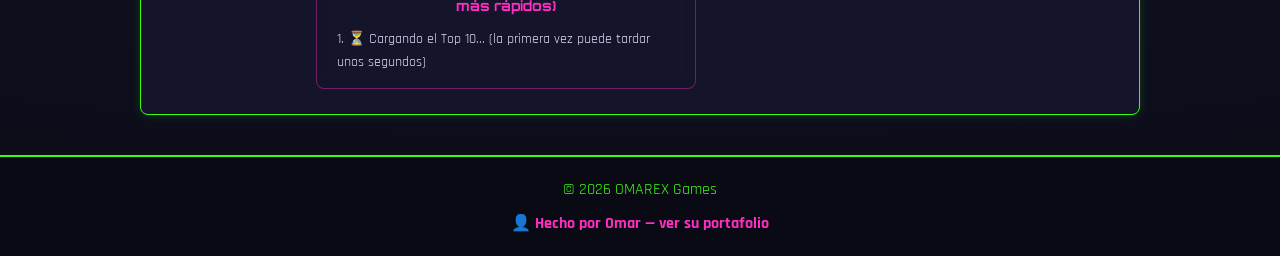
==== commit 169139dd: "Snake: las flechas ya no mueven la página y se puede usar W A S D - Mientras se juega Snake, las fle" ====
--- a/index.html
+++ b/index.html
@@ -163,7 +163,7 @@
 
             <div class="snake-juego">
                 <h3>🐍 OMAREX Snake</h3>
-                <p class="reglas-juego">📋 Usa las flechas del teclado (o los botones abajo en celular) para moverte. Come los puntos verdes para crecer y sumar puntos. Los diamantes 💎 dorados dan +50 puntos y 5 segundos de modo turbo. Si llegas a un borde, apareces del otro lado — ¡no choques contigo mismo ni con los ladrillos 🧱!</p>
+                <p class="reglas-juego">📋 Usa las flechas o W A S D del teclado (o los botones abajo en celular) para moverte. Come los puntos verdes para crecer y sumar puntos. Los diamantes 💎 dorados dan +50 puntos y 5 segundos de modo turbo. Si llegas a un borde, apareces del otro lado — ¡no choques contigo mismo ni con los ladrillos 🧱!</p>
                 <div class="snake-info">
                     <span>Puntos: <span id="snake-puntos">0</span></span>
                     <span>Nivel: <span id="snake-nivel">1</span></span>
@@ -686,6 +686,8 @@
         jugando = true;
         document.getElementById("snake-portada").style.display = "none";
         btnIniciar.classList.remove("snake-oculto");
+        // Centrar el tablero en la pantalla para verlo completo
+        document.querySelector(".snake-canvas-wrap").scrollIntoView({ behavior: "smooth", block: "center" });
 
         elPuntos.textContent = puntos;
         elNivel.textContent = nivel;
@@ -994,11 +996,21 @@
         siguienteDireccion = {x: nuevaX, y: nuevaY};
     }
 
+    // Flechas o W A S D. Mientras juegas, la página no se mueve con las flechas.
+    const teclasSnake = {
+        ArrowUp: [0, -1], ArrowDown: [0, 1], ArrowLeft: [-1, 0], ArrowRight: [1, 0],
+        w: [0, -1], s: [0, 1], a: [-1, 0], d: [1, 0]
+    };
+
     document.addEventListener("keydown", function(evento) {
-        if (evento.key === "ArrowUp") cambiarDireccion(0, -1);
-        if (evento.key === "ArrowDown") cambiarDireccion(0, 1);
-        if (evento.key === "ArrowLeft") cambiarDireccion(-1, 0);
-        if (evento.key === "ArrowRight") cambiarDireccion(1, 0);
+        if (!jugando) return;
+        // No robar las letras si la persona está escribiendo su nombre
+        if (evento.target.tagName === "INPUT") return;
+        const tecla = evento.key.length === 1 ? evento.key.toLowerCase() : evento.key;
+        const dir = teclasSnake[tecla];
+        if (!dir) return;
+        evento.preventDefault(); // evita que la página suba o baje
+        cambiarDireccion(dir[0], dir[1]);
     });
 
     document.getElementById("btn-arriba").addEventListener("click", function() { cambiarDireccion(0, -1); });
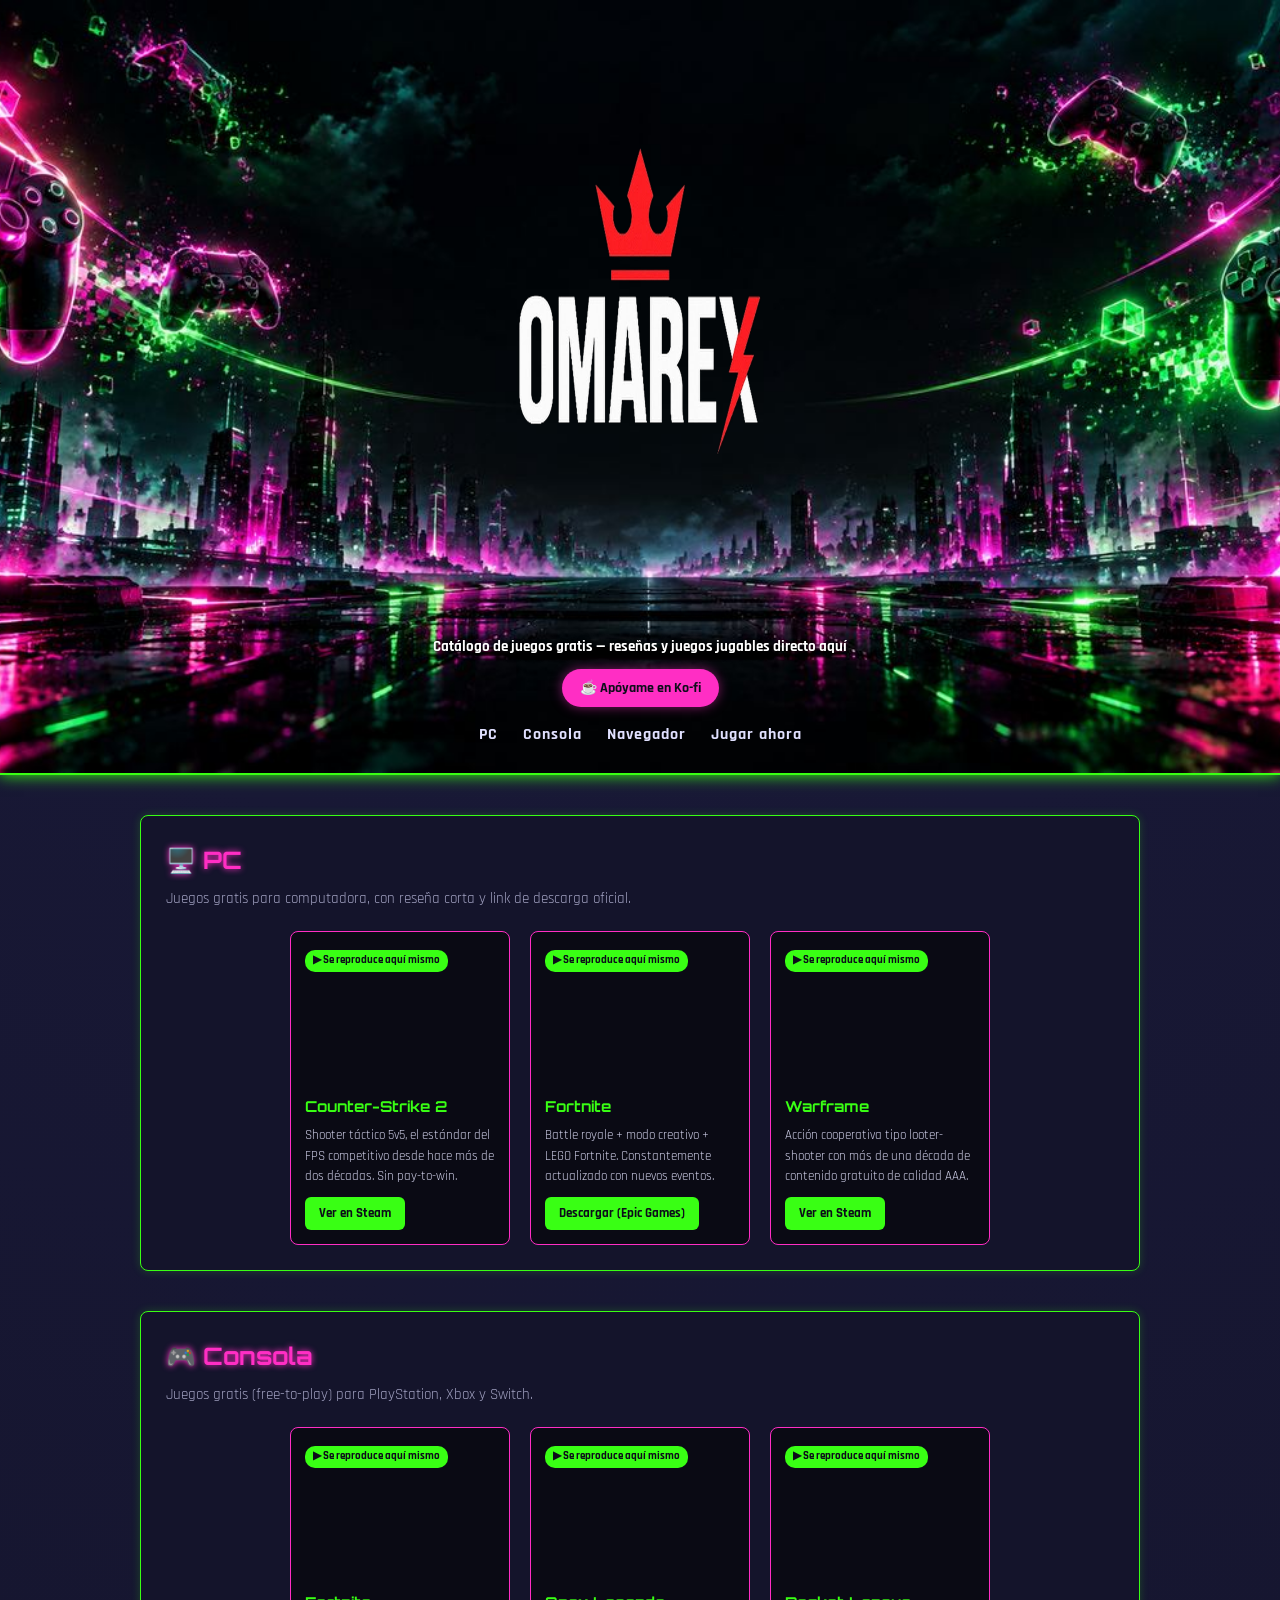
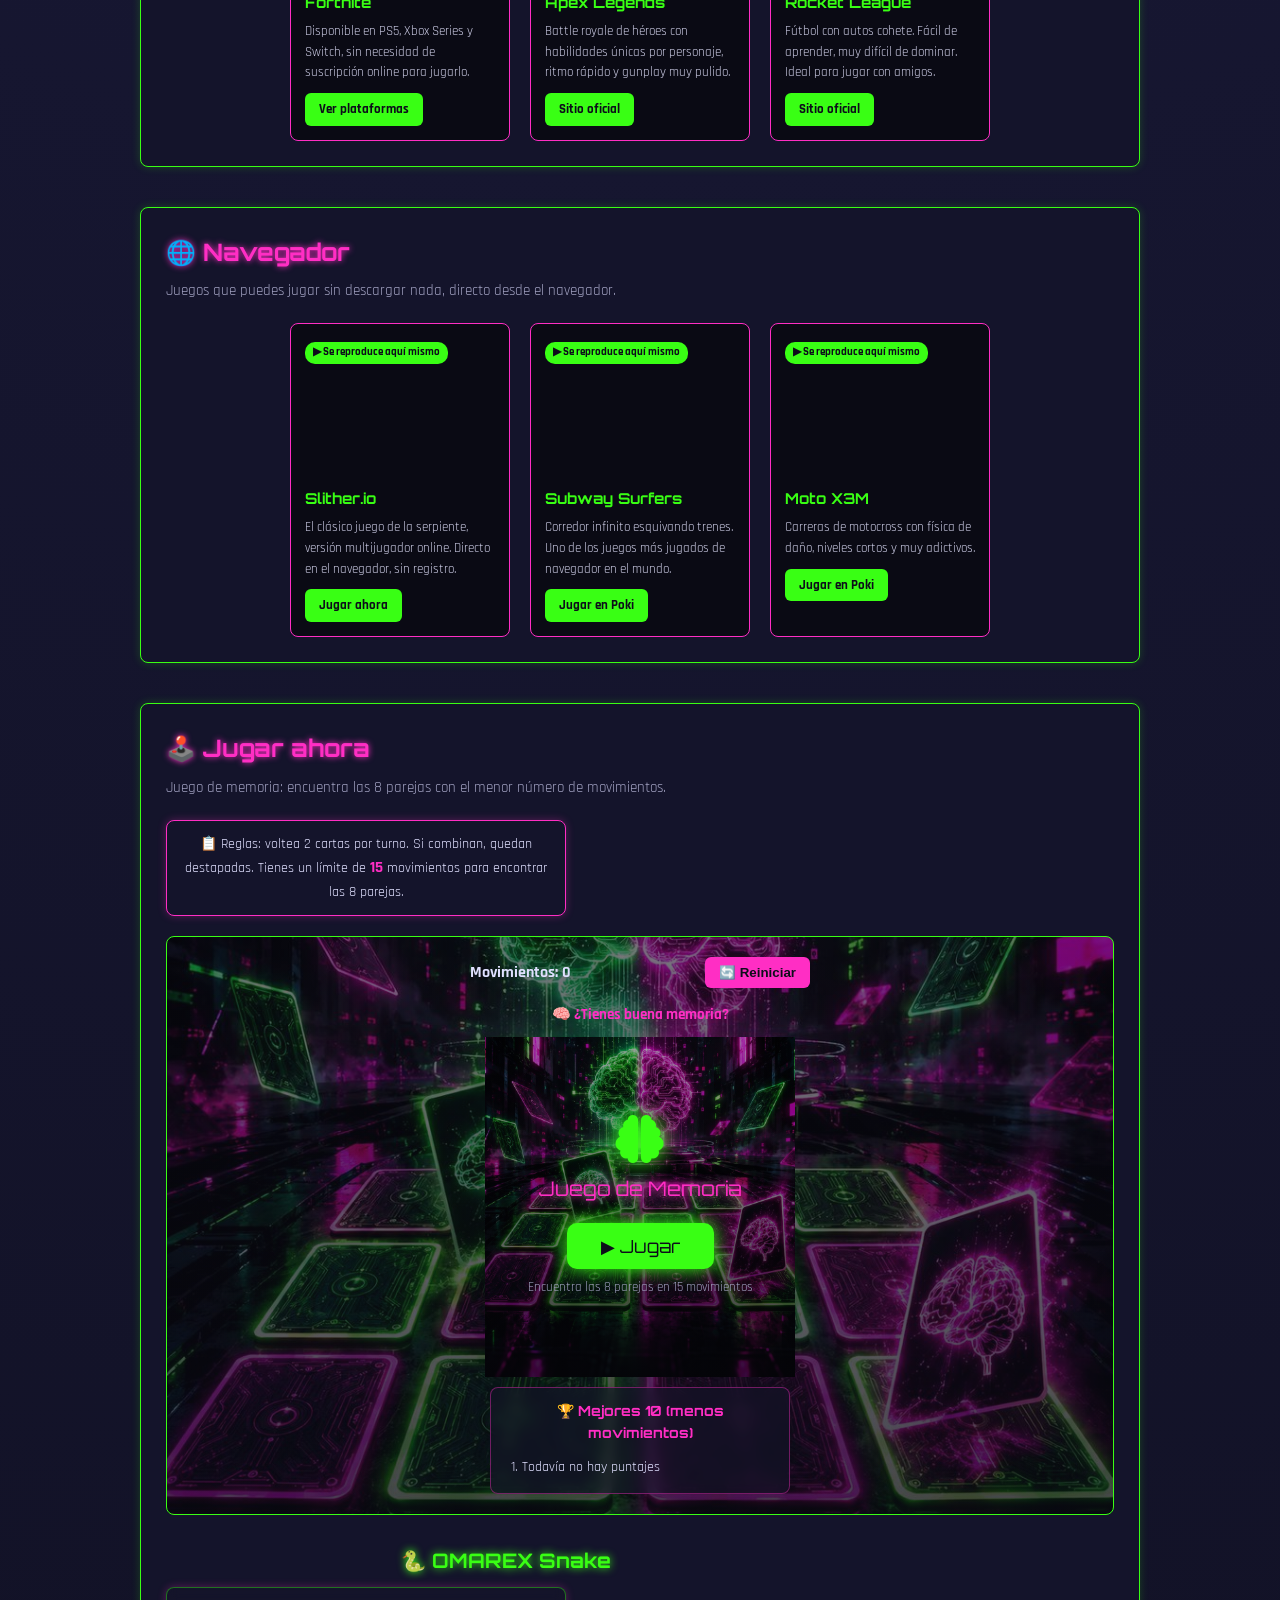
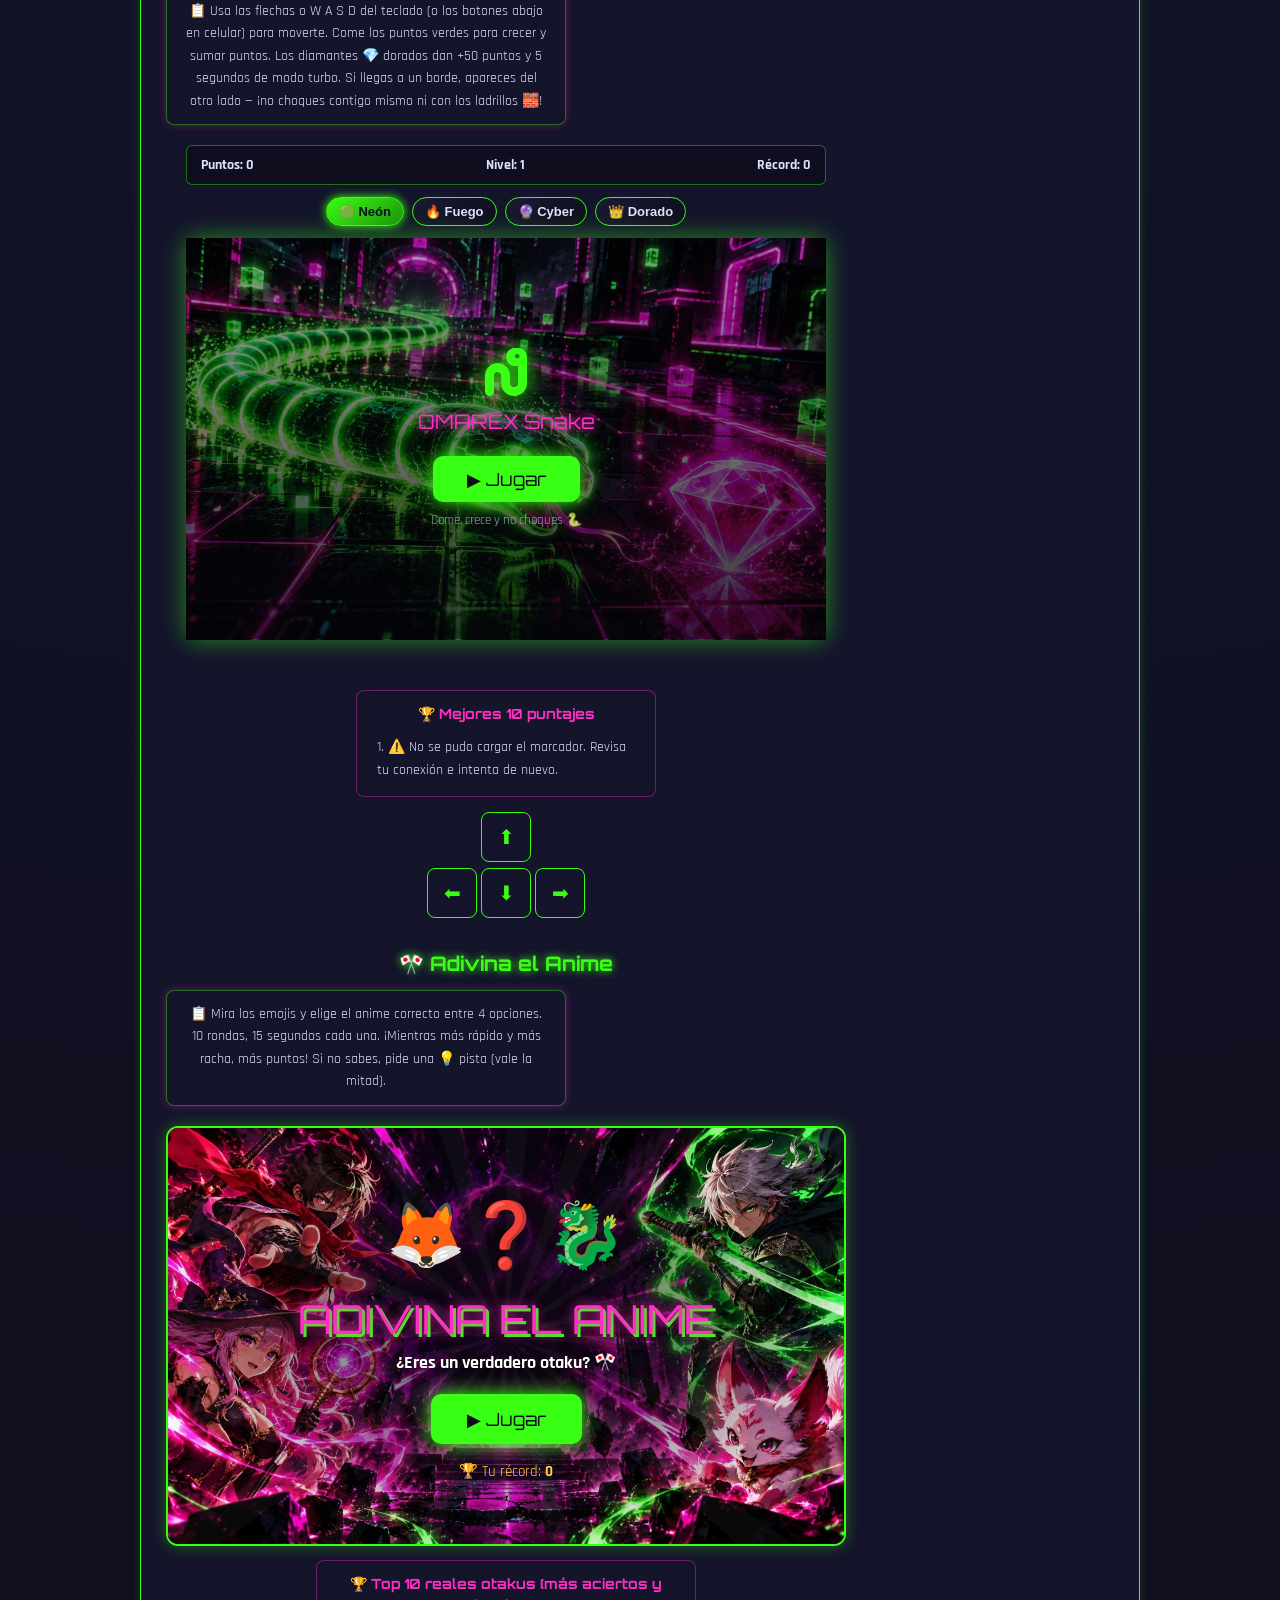
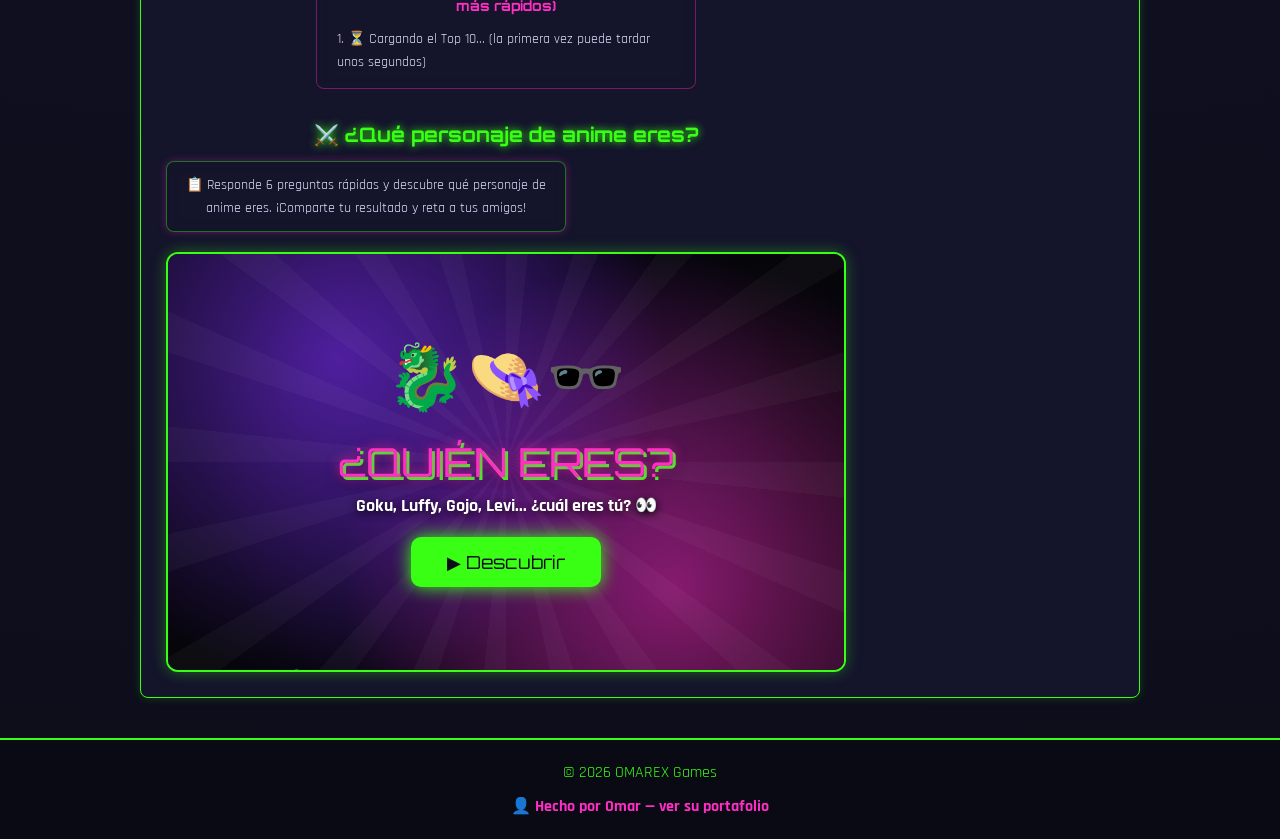
==== commit 456a103f: "Test ¿Qué personaje de anime eres? y botón Compartir mi puntaje - Nuevo test de 6 preguntas con 8 pe" ====
--- a/index.html
+++ b/index.html
@@ -151,6 +151,7 @@
                 </div>
                 <p id="memoria-mensaje">🧠 ¿Tienes buena memoria?</p>
                 <div id="tablero-memoria"><div class="portada-juego portada-memoria"><i class="fa-solid fa-brain"></i><p>Juego de Memoria</p><button class="portada-jugar" id="memoria-jugar-portada">▶ Jugar</button><span>Encuentra las 8 parejas en 15 movimientos</span></div></div>
+                <button id="memoria-btn-compartir" class="boton-compartir" style="display: none;">📤 Compartir mi puntaje</button>
                 <div id="memoria-guardar-nombre" style="display: none;">
                     <input type="text" id="memoria-nombre-input" maxlength="12" placeholder="Tu nombre">
                     <button id="memoria-guardar-btn">Guardar</button>
@@ -177,6 +178,7 @@
                 </div>
                 <div class="snake-canvas-wrap"><canvas id="snake-canvas" width="640" height="400"></canvas><div id="snake-portada" class="portada-juego portada-snake"><i class="fa-solid fa-worm"></i><p>OMAREX Snake</p><button class="portada-jugar" id="snake-jugar-portada">▶ Jugar</button><span>Come, crece y no choques 🐍</span></div></div>
                 <div id="snake-mensaje"></div>
+                <button id="snake-btn-compartir" class="boton-compartir" style="display: none;">📤 Compartir mi puntaje</button>
                 <div id="snake-guardar-nombre" style="display: none;">
                     <input type="text" id="snake-nombre-input" maxlength="12" placeholder="Tu nombre">
                     <button id="snake-guardar-btn">Guardar</button>
@@ -241,12 +243,55 @@
                             <input type="text" id="anime-nombre" maxlength="12" placeholder="Tu nombre">
                             <button id="anime-guardar-btn">Guardar</button>
                         </div>
+                        <button id="anime-btn-compartir" class="boton-compartir">📤 Compartir mi puntaje</button>
                         <button id="anime-btn-otra" class="anime-boton">🔄 Jugar otra vez</button>
                     </div>
                 </div>
                 <div class="snake-tabla">
                     <h4>🏆 Top 10 reales otakus (más aciertos y más rápidos)</h4>
                     <ol id="anime-top10"><li>⏳ Cargando el Top 10...</li></ol>
+                </div>
+            </div>
+
+            <div class="snake-juego" id="quiz-personaje">
+                <h3>⚔️ ¿Qué personaje de anime eres?</h3>
+                <p class="reglas-juego">📋 Responde 6 preguntas rápidas y descubre qué personaje de anime eres. ¡Comparte tu resultado y reta a tus amigos!</p>
+                <div class="anime-caja">
+                    <!-- Portada -->
+                    <div id="quiz-portada" class="anime-portada quiz-portada">
+                        <div class="anime-flotantes" aria-hidden="true">
+                            <span>🐉</span><span>🍥</span><span>👒</span><span>⚔️</span><span>🌊</span><span>🕶️</span><span>📓</span><span>🥜</span><span>✨</span><span>🔥</span>
+                        </div>
+                        <div class="anime-portada-contenido">
+                            <div class="anime-portada-emojis">🐉👒🕶️</div>
+                            <p class="anime-portada-titulo">¿QUIÉN ERES?</p>
+                            <span class="anime-portada-sub">Goku, Luffy, Gojo, Levi... ¿cuál eres tú? 👀</span>
+                            <button id="quiz-btn-empezar" class="anime-boton">▶ Descubrir</button>
+                        </div>
+                    </div>
+
+                    <!-- Preguntas -->
+                    <div id="quiz-pregunta-pantalla" class="anime-oculto">
+                        <div class="anime-marcador">
+                            <span>Pregunta <span id="quiz-numero">1</span>/<span id="quiz-total">6</span></span>
+                        </div>
+                        <div class="anime-barra"><div id="quiz-progreso"></div></div>
+                        <p id="quiz-pregunta"></p>
+                        <div id="quiz-opciones"></div>
+                    </div>
+
+                    <!-- Resultado -->
+                    <div id="quiz-resultado" class="anime-oculto">
+                        <p>Eres...</p>
+                        <div id="quiz-res-emoji"></div>
+                        <div id="quiz-res-nombre"></div>
+                        <div id="quiz-res-anime"></div>
+                        <p id="quiz-res-descripcion"></p>
+                        <div id="quiz-res-rasgos"></div>
+                        <p id="quiz-res-frase"></p>
+                        <button id="quiz-btn-compartir" class="boton-compartir">📤 Compartir mi resultado</button>
+                        <button id="quiz-btn-otra" class="anime-boton">🔄 Hacer el test otra vez</button>
+                    </div>
                 </div>
             </div>
         </section>
@@ -377,6 +422,16 @@
     let movimientosPendientes = null;
 
     const cajaNombreMemoria = document.getElementById("memoria-guardar-nombre");
+    const btnCompartirMemoria = document.getElementById("memoria-btn-compartir");
+    btnCompartirMemoria.addEventListener("click", function() {
+        compartirPuntaje({
+            juego: "Juego de Memoria",
+            grande: movimientos + " mov.",
+            detalle: "¡Encontré las 8 parejas en " + movimientos + " movimientos!",
+            fondo: "portada-memoria.jpg",
+            boton: btnCompartirMemoria
+        });
+    });
     const inputNombreMemoria = document.getElementById("memoria-nombre-input");
     const btnGuardarMemoria = document.getElementById("memoria-guardar-btn");
 
@@ -418,6 +473,7 @@
         const tablero = document.getElementById("tablero-memoria");
         const mensaje = document.getElementById("memoria-mensaje");
         cajaNombreMemoria.style.display = "none";
+        btnCompartirMemoria.style.display = "none";
         movimientosPendientes = null;
         tablero.innerHTML = "";
         cartasVolteadas = [];
@@ -493,6 +549,7 @@
                 setTimeout(function() {
                     document.getElementById("memoria-mensaje").textContent = "🎉 ¡Ganaste en " + movimientos + " movimientos!";
                     movimientosPendientes = movimientos;
+                    btnCompartirMemoria.style.display = "inline-block";
                     cajaNombreMemoria.style.display = "flex";
                     inputNombreMemoria.focus();
                 }, 300);
@@ -536,6 +593,16 @@
     const elRecord = document.getElementById("snake-record");
     const elMensaje = document.getElementById("snake-mensaje");
     const btnIniciar = document.getElementById("snake-iniciar");
+    const btnCompartirSnake = document.getElementById("snake-btn-compartir");
+    btnCompartirSnake.addEventListener("click", function() {
+        compartirPuntaje({
+            juego: "OMAREX Snake",
+            grande: puntos + " pts",
+            detalle: "Llegué al nivel " + nivel + " 🐍",
+            fondo: "portada-snake.jpg",
+            boton: btnCompartirSnake
+        });
+    });
 
     const API_PUNTAJES = "https://omarex-puntajes-server.onrender.com/puntajes";
     let tablaPuntajes = [];
@@ -693,6 +760,7 @@
         elNivel.textContent = nivel;
         elMensaje.textContent = "";
         cajaNombre.style.display = "none";
+        btnCompartirSnake.style.display = "none";
         puntajePendiente = null;
         btnIniciar.textContent = "⏸ Reiniciar";
 
@@ -793,6 +861,7 @@
         }
 
         if (puntos > 0) {
+            btnCompartirSnake.style.display = "inline-block";
             puntajePendiente = puntos;
             cajaNombre.style.display = "block";
             inputNombre.value = "";
@@ -1023,8 +1092,11 @@
 
 </script>
 
+<script src="compartir.js"></script>
 <script src="adivina-anime/animes.js"></script>
 <script src="adivina-anime/juego.js"></script>
+<script src="quiz-personaje/personajes.js"></script>
+<script src="quiz-personaje/quiz.js"></script>
 <script data-goatcounter="https://omarexgames.goatcounter.com/count" async src="//gc.zgo.at/count.js"></script>
 
 </body>
--- a/estilos.css
+++ b/estilos.css
@@ -972,3 +972,78 @@
 
 /* El botón de abajo del Snake aparece solo después de la primera partida */
 #snake-iniciar.snake-oculto { display: none; }
+
+/* ===== Botón Compartir mi puntaje ===== */
+.boton-compartir {
+    font-family: 'Rajdhani', sans-serif;
+    font-weight: 700;
+    font-size: 17px;
+    background: linear-gradient(135deg, #ff2ec4, #7b2ff7);
+    color: #ffffff;
+    border: none;
+    border-radius: 10px;
+    padding: 12px 24px;
+    margin: 10px 0;
+    cursor: pointer;
+    box-shadow: 0 0 14px rgba(255, 46, 196, 0.6);
+}
+.boton-compartir:hover { box-shadow: 0 0 22px #ff2ec4; transform: translateY(-1px); }
+.boton-compartir:disabled { opacity: 0.7; cursor: default; }
+
+/* ===== Test: ¿Qué personaje de anime eres? ===== */
+.quiz-portada {
+    background:
+        radial-gradient(circle at 25% 25%, rgba(123, 47, 247, 0.6), transparent 55%),
+        radial-gradient(circle at 75% 80%, rgba(255, 46, 196, 0.5), transparent 55%),
+        radial-gradient(circle at 50% 50%, #1d0b3a, #05050a 75%);
+}
+
+#quiz-progreso {
+    height: 100%;
+    width: 0;
+    background: linear-gradient(90deg, #39ff14, #ff2ec4);
+    transition: width 0.3s ease;
+}
+
+#quiz-pregunta {
+    font-family: 'Orbitron', sans-serif;
+    font-size: clamp(18px, 5vw, 24px);
+    color: #ffffff;
+    margin: 16px 0 20px;
+    min-height: 60px;
+}
+
+#quiz-opciones { display: grid; gap: 10px; }
+
+#quiz-opciones button {
+    font-family: 'Rajdhani', sans-serif;
+    font-weight: 700;
+    font-size: 17px;
+    color: #e0e0ff;
+    background: #1e1e3d;
+    border: 2px solid #3a3a6e;
+    border-radius: 10px;
+    padding: 14px 12px;
+    cursor: pointer;
+    text-align: left;
+    transition: transform 0.1s, border-color 0.2s, background 0.2s;
+}
+#quiz-opciones button:hover { border-color: #ff2ec4; background: #2a1a45; transform: translateX(4px); }
+
+#quiz-resultado { padding-top: 10px; }
+#quiz-res-emoji { font-size: 80px; animation: animeLatido 1.6s ease-in-out infinite; }
+#quiz-res-nombre { font-family: 'Orbitron', sans-serif; font-size: clamp(24px, 7vw, 34px); margin: 6px 0 2px; }
+#quiz-res-anime { color: #a0a0c0; font-weight: 700; margin-bottom: 12px; }
+#quiz-res-descripcion { font-size: 18px; max-width: 440px; margin: 0 auto 12px; }
+
+#quiz-res-rasgos { display: flex; flex-wrap: wrap; gap: 8px; justify-content: center; margin-bottom: 12px; }
+#quiz-res-rasgos span {
+    background: #1e1e3d;
+    border: 1px solid #3a3a6e;
+    border-radius: 99px;
+    padding: 6px 12px;
+    font-weight: 700;
+}
+
+#quiz-res-frase { color: #ffd23f; font-style: italic; font-weight: 700; margin-bottom: 6px; }
+#quiz-resultado .anime-boton { display: block; margin: 8px auto 0; }
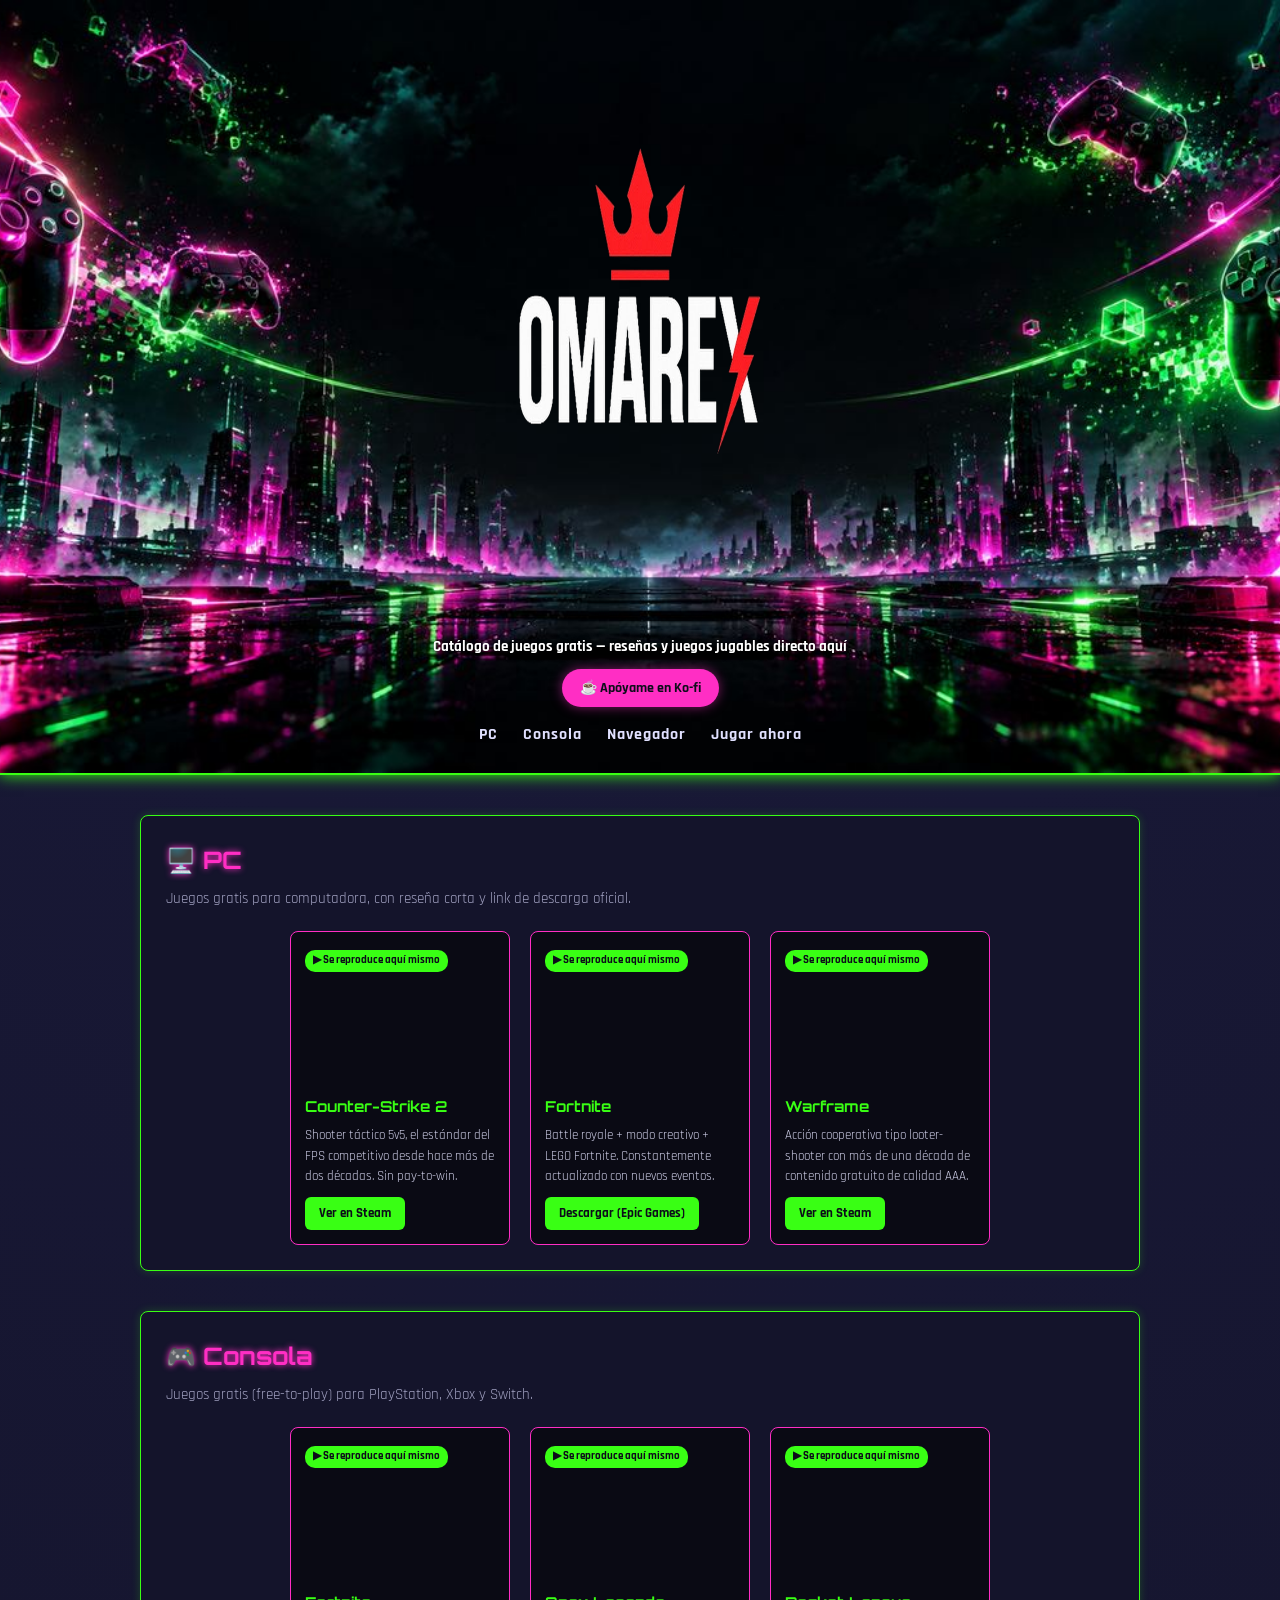
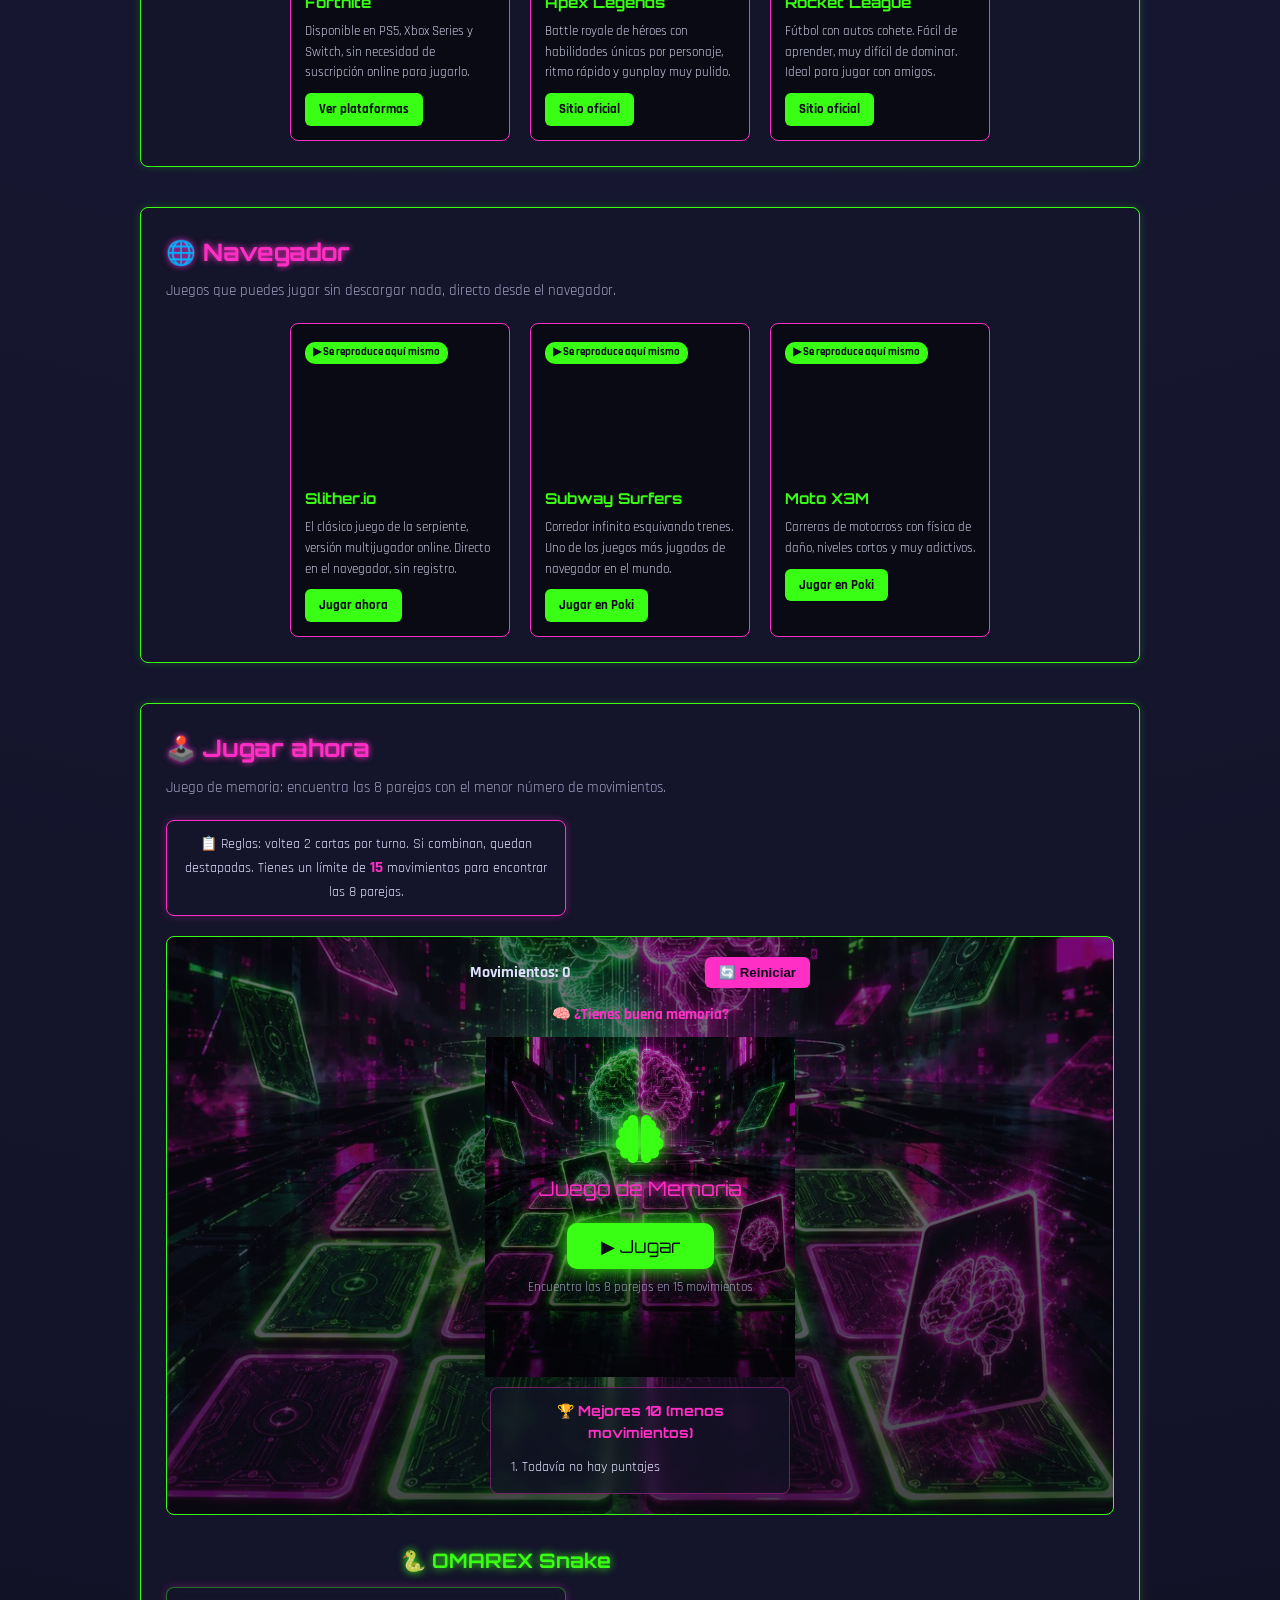
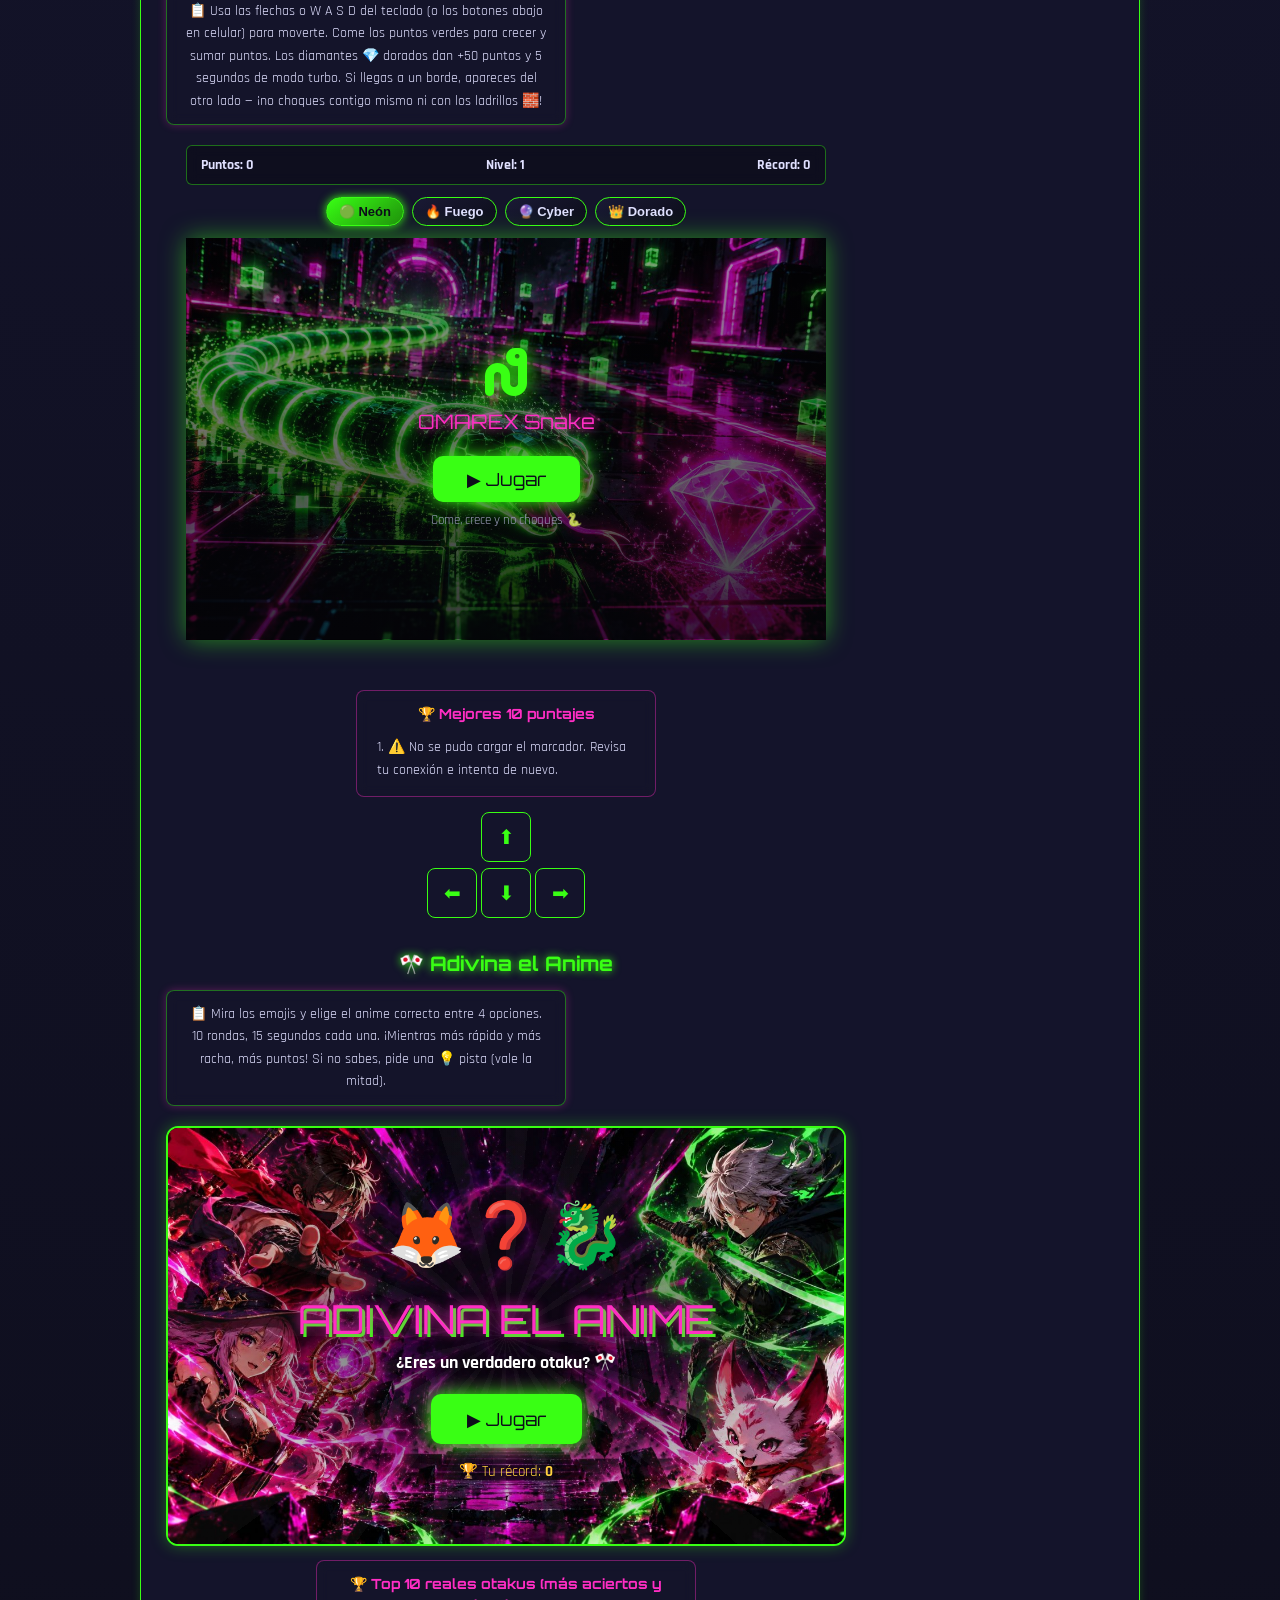
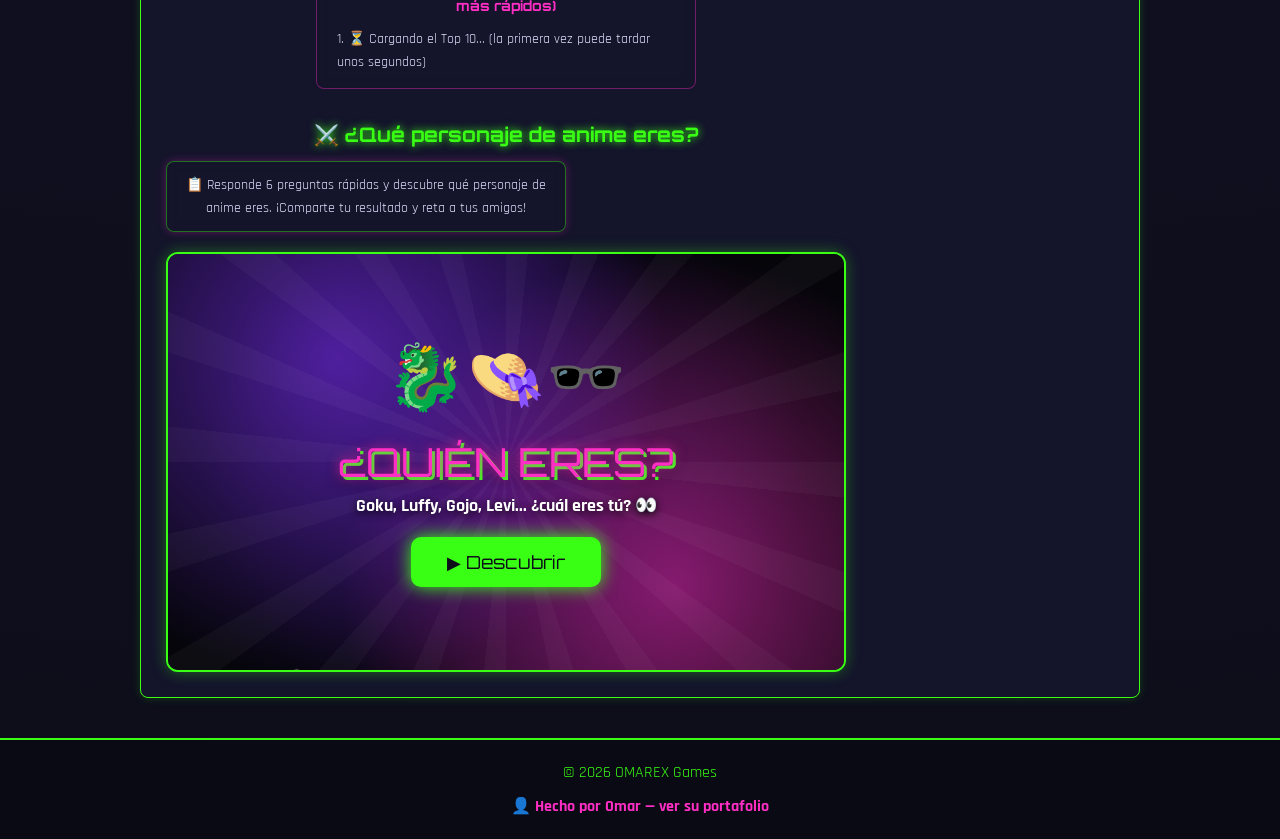
==== commit fa6390aa: "Actualizar enlace del portafolio" ====
--- a/index.html
+++ b/index.html
@@ -300,7 +300,7 @@
 
     <footer>
         <p>&copy; 2026 OMAREX Games</p>
-        <p><a href="https://omarex95.netlify.app/" target="_blank" rel="noopener">👤 Hecho por Omar — ver su portafolio</a></p>
+        <p><a href="https://chavezdelmazo9509-rgb.github.io/mi-portafolio-/" target="_blank" rel="noopener">👤 Hecho por Omar — ver su portafolio</a></p>
     </footer>
 
 <script>
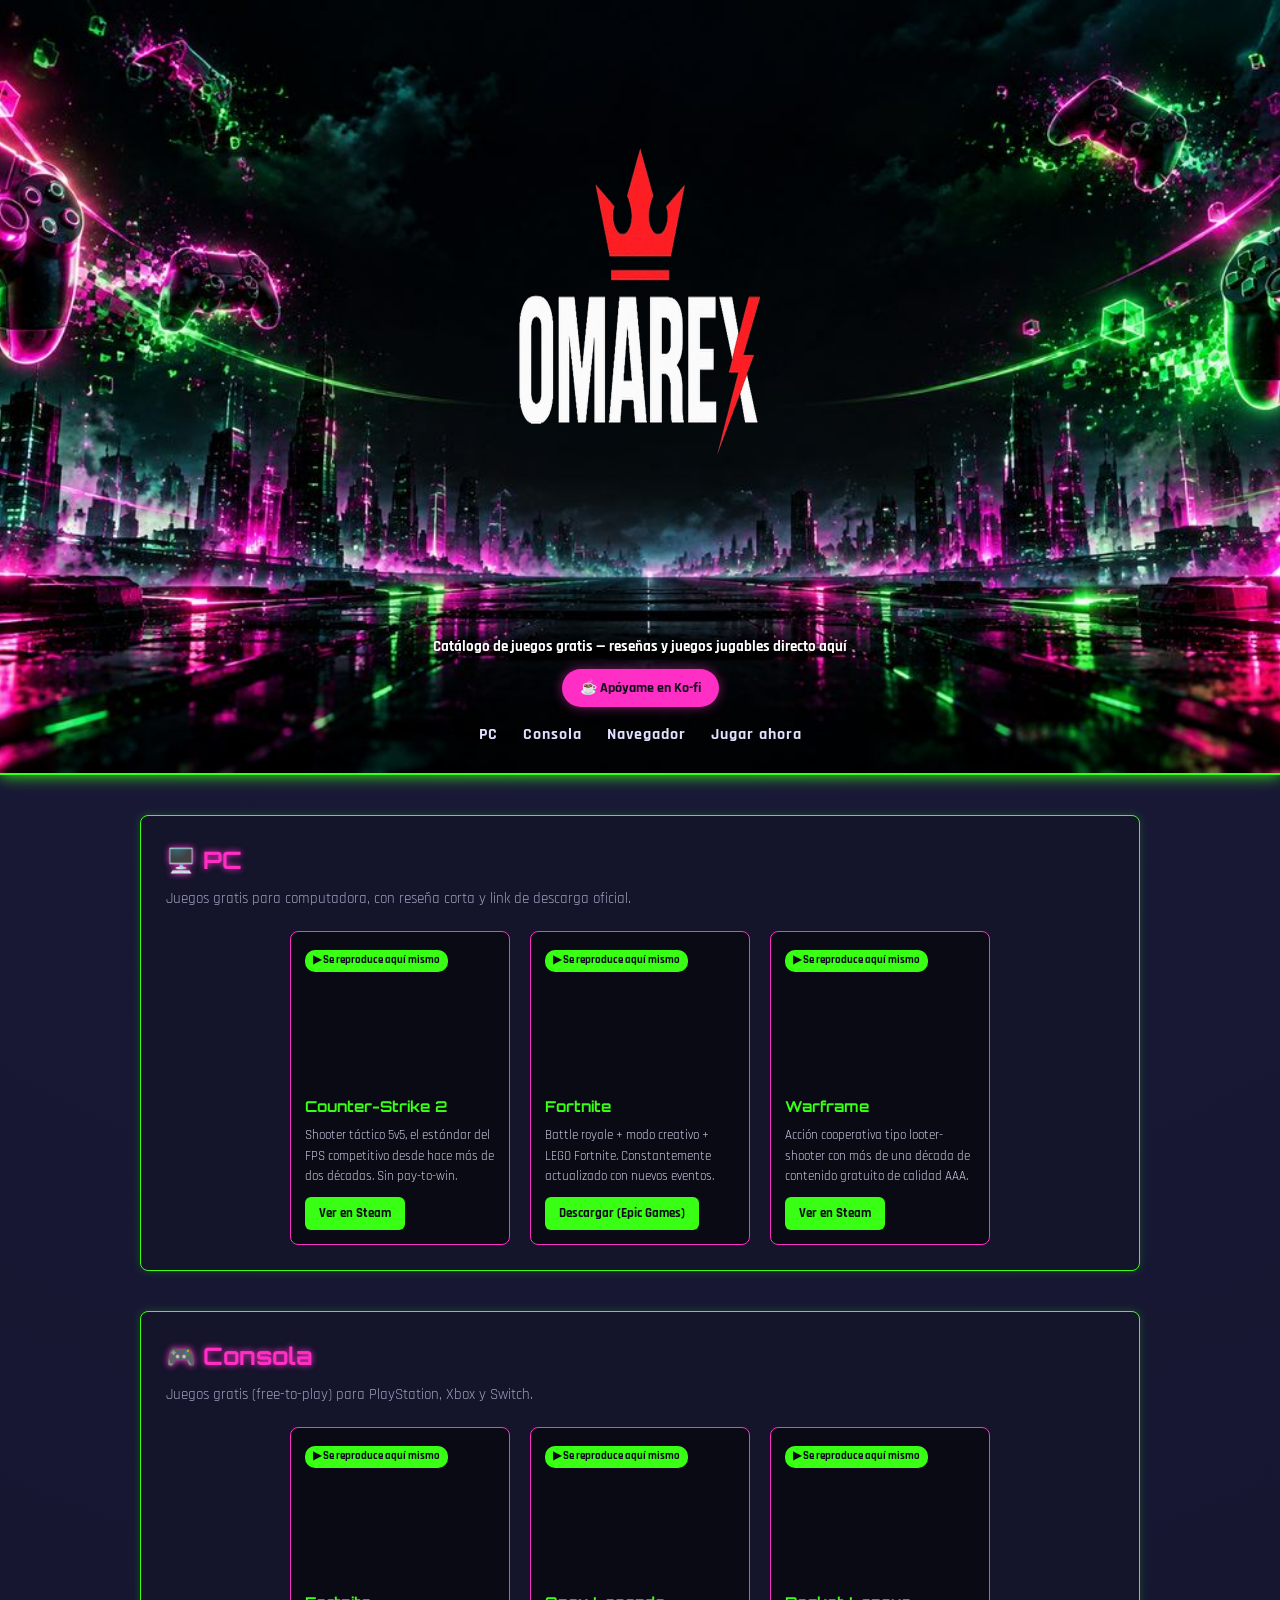
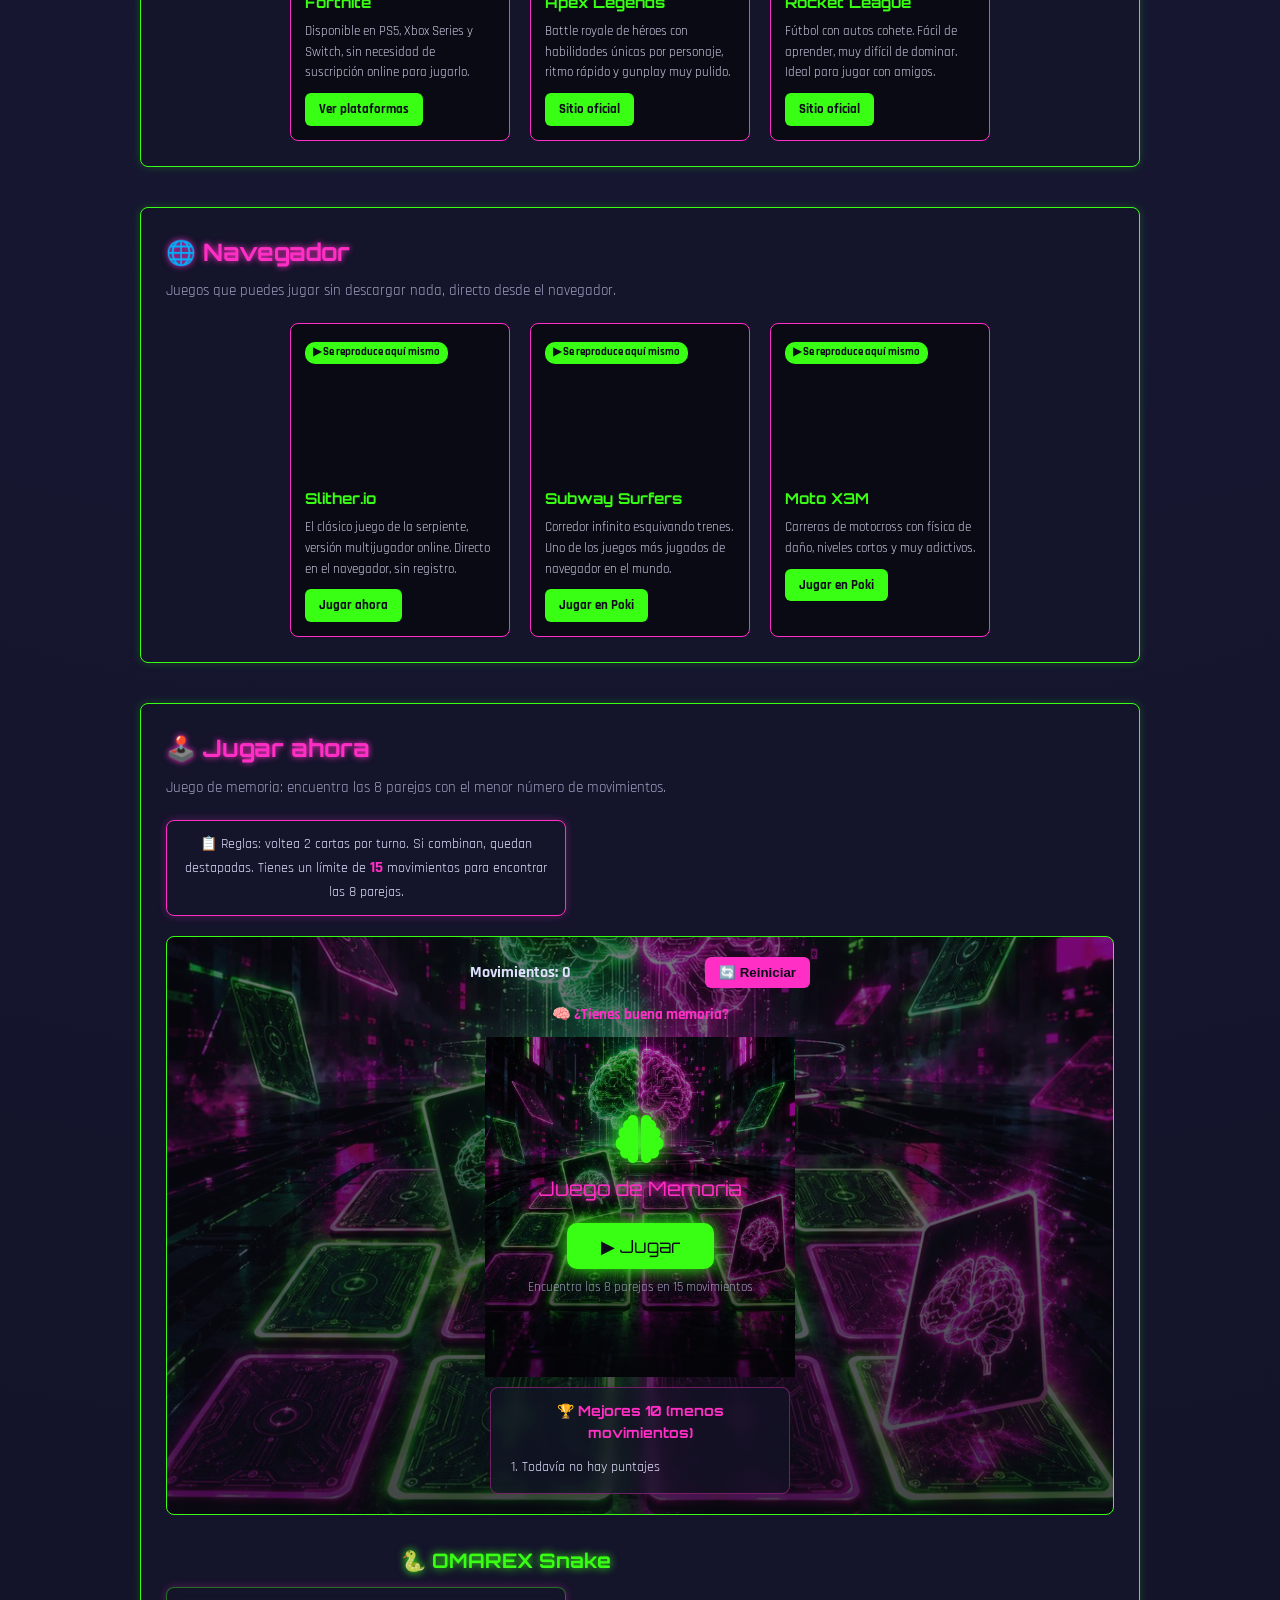
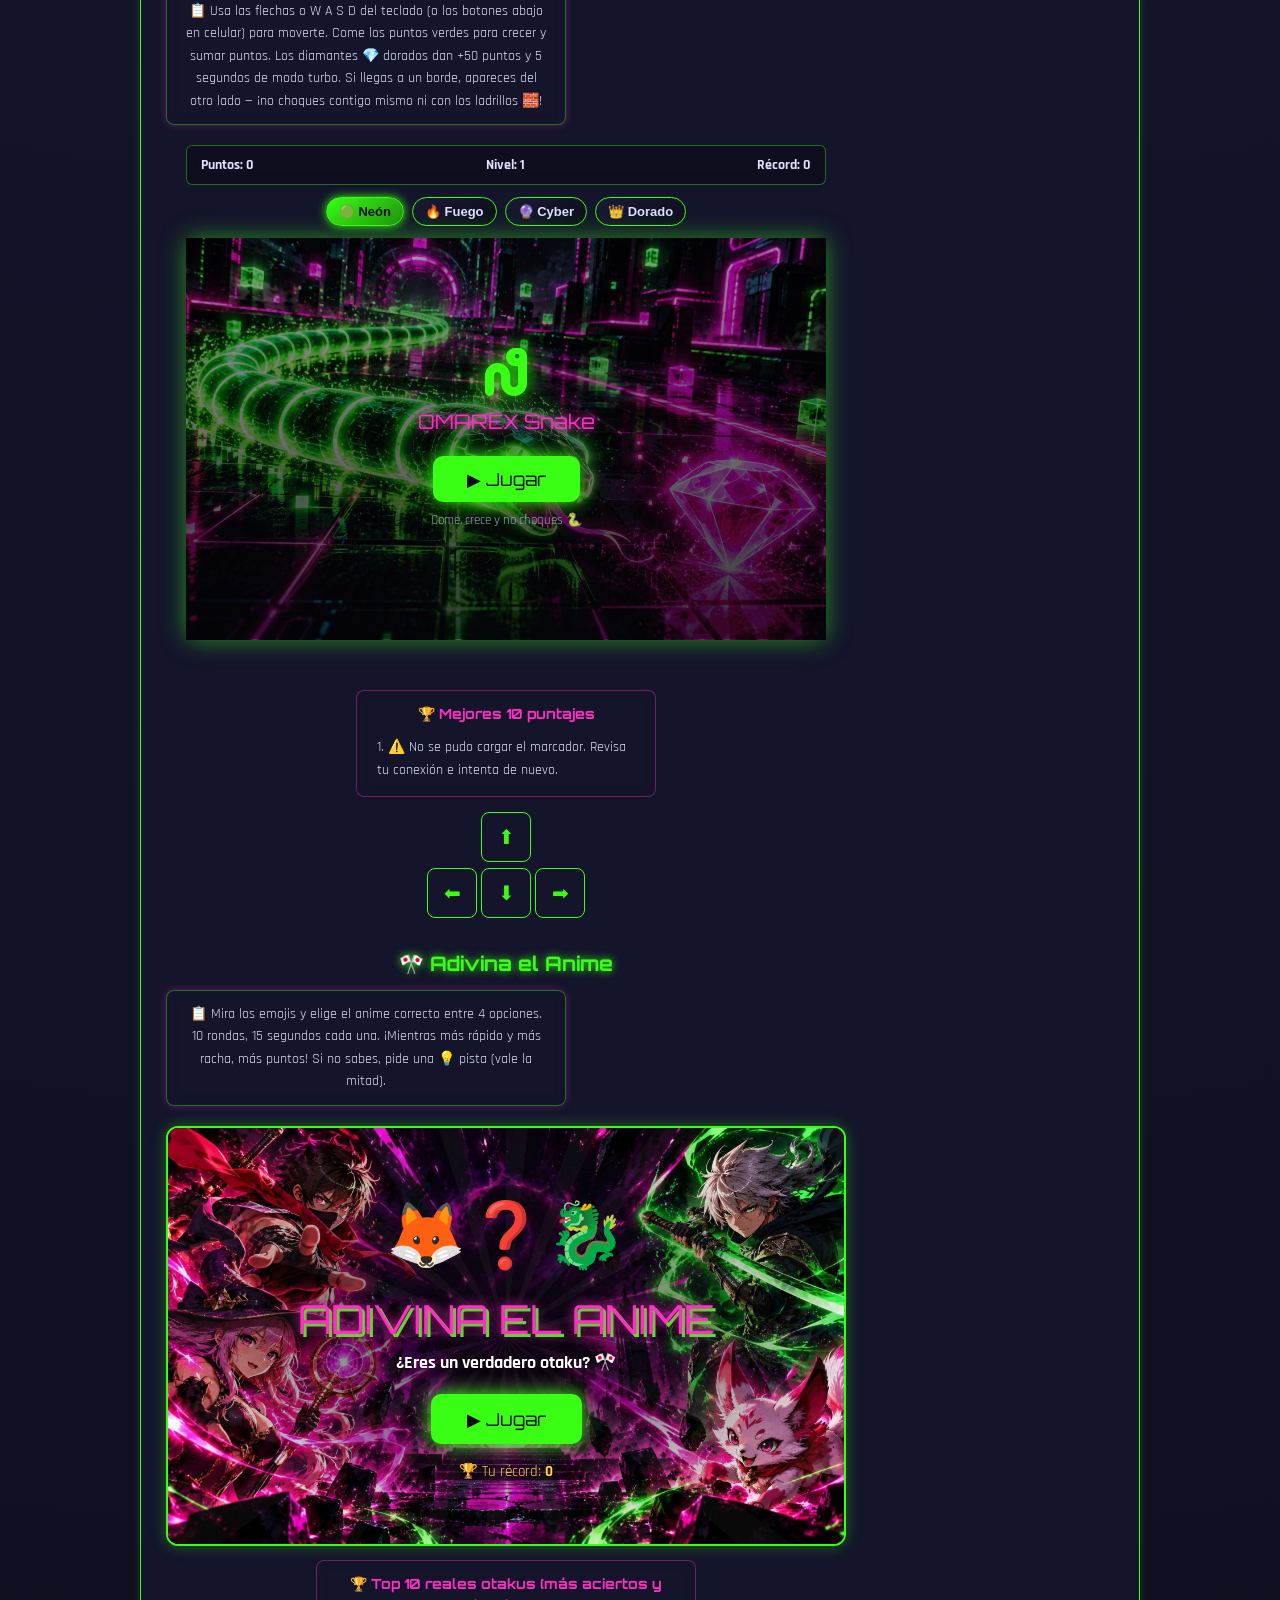
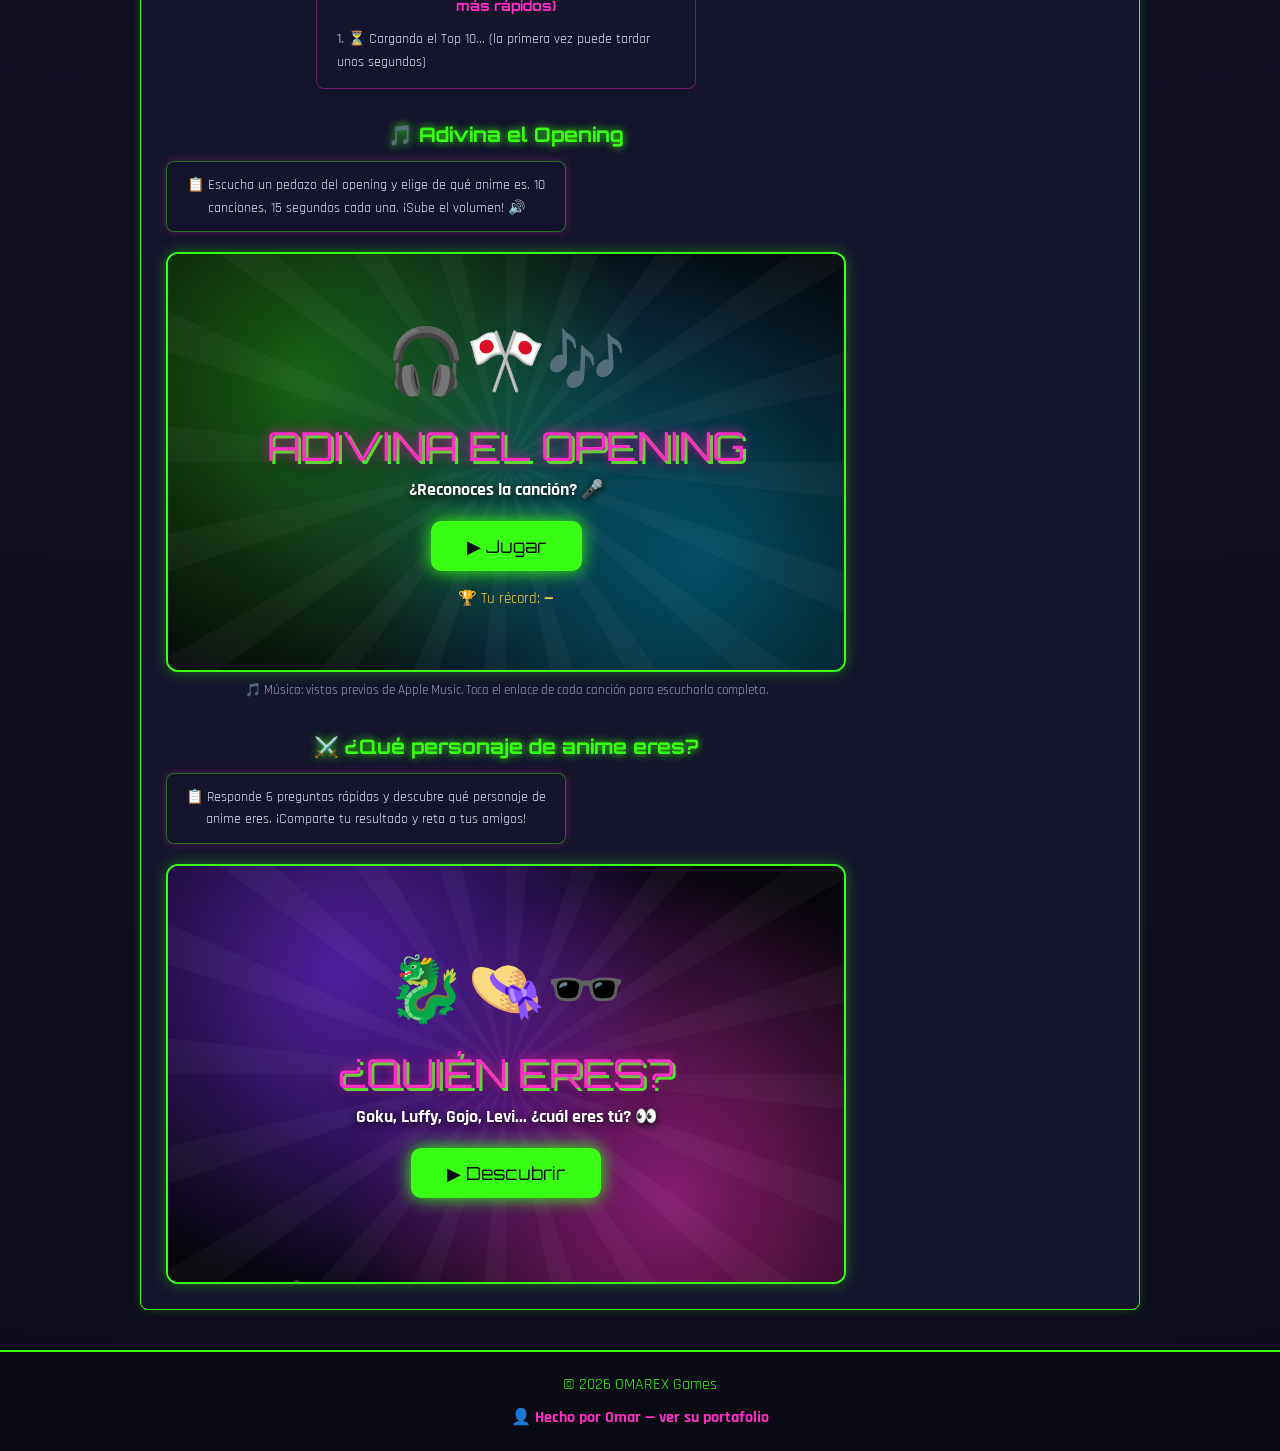
==== commit 3cdca227: "Agregar minijuego Adivina el Opening - 10 rondas: suena un pedazo del opening (vista previa oficial " ====
--- a/index.html
+++ b/index.html
@@ -253,6 +253,64 @@
                 </div>
             </div>
 
+            <div class="snake-juego" id="adivina-opening">
+                <h3>🎵 Adivina el Opening</h3>
+                <p class="reglas-juego">📋 Escucha un pedazo del opening y elige de qué anime es. 10 canciones, 15 segundos cada una. ¡Sube el volumen! 🔊</p>
+                <div class="anime-caja">
+                    <!-- Portada -->
+                    <div id="op-portada" class="anime-portada opening-portada">
+                        <div class="anime-flotantes" aria-hidden="true">
+                            <span>🎵</span><span>🎶</span><span>🎤</span><span>🎧</span><span>🎸</span><span>🎹</span><span>🥁</span><span>🎼</span><span>🔊</span><span>🎵</span>
+                        </div>
+                        <div class="anime-portada-contenido">
+                            <div class="anime-portada-emojis">🎧🎌🎶</div>
+                            <p class="anime-portada-titulo">ADIVINA EL OPENING</p>
+                            <span class="anime-portada-sub">¿Reconoces la canción? 🎤</span>
+                            <button id="op-btn-empezar" class="anime-boton">▶ Jugar</button>
+                            <span class="anime-portada-record">🏆 Tu récord: <strong id="op-record">—</strong></span>
+                        </div>
+                    </div>
+
+                    <!-- Cargando -->
+                    <div id="op-cargando" class="anime-oculto">
+                        <div class="opening-disco girando">💿</div>
+                        <p id="op-cargando-texto">🎧 Preparando canciones...</p>
+                        <button id="op-btn-reintentar" class="anime-boton anime-oculto">🔄 Intentar otra vez</button>
+                    </div>
+
+                    <!-- Juego -->
+                    <div id="op-juego" class="anime-oculto">
+                        <div class="anime-marcador">
+                            <span>Canción <span id="op-ronda">1</span>/<span id="op-total">10</span></span>
+                            <span>✅ <span id="op-aciertos">0</span></span>
+                        </div>
+                        <div class="anime-barra"><div id="op-tiempo-relleno"></div></div>
+                        <div id="op-disco" class="opening-disco">💿</div>
+                        <p id="op-estado-audio">🎧 Cargando canción...</p>
+                        <button id="op-btn-escuchar" class="anime-boton anime-oculto">🔊 Tocar para escuchar</button>
+                        <div id="op-opciones"></div>
+                        <div class="opening-controles">
+                            <button id="op-btn-repetir">🔁 Repetir</button>
+                            <label>🔊 <input type="range" id="op-volumen" min="0" max="1" step="0.05" value="0.8" aria-label="Volumen"></label>
+                        </div>
+                        <div id="op-mensaje"></div>
+                        <div id="op-revelado"></div>
+                    </div>
+
+                    <!-- Final -->
+                    <div id="op-final" class="anime-oculto">
+                        <p>Tu resultado</p>
+                        <div id="op-final-aciertos" class="opening-final-numero">0/10</div>
+                        <div id="op-rango" class="opening-rango"></div>
+                        <p id="op-final-detalle"></p>
+                        <p id="op-nuevo-record" class="opening-record"></p>
+                        <button id="op-btn-compartir" class="boton-compartir">📤 Compartir mi puntaje</button>
+                        <button id="op-btn-otra" class="anime-boton">🔄 Jugar otra vez</button>
+                    </div>
+                </div>
+                <p class="opening-credito">🎵 Música: vistas previas de Apple Music. Toca el enlace de cada canción para escucharla completa.</p>
+            </div>
+
             <div class="snake-juego" id="quiz-personaje">
                 <h3>⚔️ ¿Qué personaje de anime eres?</h3>
                 <p class="reglas-juego">📋 Responde 6 preguntas rápidas y descubre qué personaje de anime eres. ¡Comparte tu resultado y reta a tus amigos!</p>
@@ -1095,6 +1153,8 @@
 <script src="compartir.js"></script>
 <script src="adivina-anime/animes.js"></script>
 <script src="adivina-anime/juego.js"></script>
+<script src="adivina-opening/openings.js"></script>
+<script src="adivina-opening/juego.js"></script>
 <script src="quiz-personaje/personajes.js"></script>
 <script src="quiz-personaje/quiz.js"></script>
 <script data-goatcounter="https://omarexgames.goatcounter.com/count" async src="//gc.zgo.at/count.js"></script>
--- a/estilos.css
+++ b/estilos.css
@@ -1047,3 +1047,89 @@
 
 #quiz-res-frase { color: #ffd23f; font-style: italic; font-weight: 700; margin-bottom: 6px; }
 #quiz-resultado .anime-boton { display: block; margin: 8px auto 0; }
+
+/* ===== Adivina el Opening ===== */
+.opening-portada {
+    background:
+        radial-gradient(circle at 20% 30%, rgba(57, 255, 20, 0.35), transparent 55%),
+        radial-gradient(circle at 80% 75%, rgba(0, 200, 255, 0.35), transparent 55%),
+        radial-gradient(circle at 50% 50%, #0b2a3a, #05050a 75%);
+}
+
+.opening-disco { font-size: 70px; margin: 10px 0; display: inline-block; }
+.opening-disco.girando { animation: animeGirar 2s linear infinite; }
+
+#op-cargando { padding-top: 90px; }
+#op-cargando p { font-size: 18px; font-weight: 700; }
+
+#op-tiempo-relleno {
+    height: 100%;
+    width: 100%;
+    background: #39ff14;
+    transition: width 0.1s linear, background 0.3s;
+}
+
+#op-estado-audio { font-size: 18px; font-weight: 700; color: #ffd23f; min-height: 26px; margin-bottom: 12px; }
+
+#op-opciones { display: grid; grid-template-columns: 1fr 1fr; gap: 10px; }
+#op-opciones button {
+    font-family: 'Rajdhani', sans-serif;
+    font-weight: 700;
+    font-size: 17px;
+    color: #e0e0ff;
+    background: #1e1e3d;
+    border: 2px solid #3a3a6e;
+    border-radius: 10px;
+    padding: 14px 10px;
+    cursor: pointer;
+    transition: transform 0.1s, border-color 0.2s;
+}
+#op-opciones button:hover:not(:disabled) { border-color: #39ff14; transform: translateY(-2px); }
+#op-opciones button:disabled { cursor: default; opacity: 0.6; }
+#op-opciones button.correcta { background: #1c5e14; border-color: #39ff14; color: #fff; opacity: 1; }
+#op-opciones button.incorrecta { background: #6a1426; border-color: #ff3b5c; color: #fff; opacity: 1; }
+
+.opening-controles {
+    display: flex;
+    justify-content: space-between;
+    align-items: center;
+    gap: 10px;
+    margin-top: 14px;
+    flex-wrap: wrap;
+}
+#op-btn-repetir {
+    font-family: 'Rajdhani', sans-serif;
+    font-weight: 700;
+    font-size: 15px;
+    background: transparent;
+    color: #e0e0ff;
+    border: 1px solid #3a3a6e;
+    border-radius: 8px;
+    padding: 8px 14px;
+    cursor: pointer;
+}
+#op-btn-repetir:hover { border-color: #39ff14; }
+.opening-controles label { display: flex; align-items: center; gap: 6px; }
+#op-volumen { accent-color: #39ff14; width: 120px; }
+
+#op-mensaje { min-height: 26px; margin-top: 12px; font-weight: 700; font-size: 18px; }
+#op-revelado { min-height: 24px; font-size: 15px; color: #e0e0ff; }
+#op-revelado a { color: #ff2ec4; }
+
+#op-final { padding-top: 30px; }
+.opening-final-numero {
+    font-family: 'Orbitron', sans-serif;
+    font-size: 48px;
+    color: #39ff14;
+    text-shadow: 0 0 12px #39ff14;
+    margin: 8px 0;
+}
+.opening-rango { font-size: 22px; color: #ff2ec4; font-weight: 700; margin-bottom: 6px; }
+.opening-record { color: #ffd23f; font-weight: 700; margin-top: 6px; }
+#op-final .anime-boton { display: block; margin: 8px auto 0; }
+
+.opening-credito { font-size: 13px; color: #a0a0c0; margin-top: 8px; }
+
+@media (max-width: 420px) {
+    #op-opciones { grid-template-columns: 1fr; }
+}
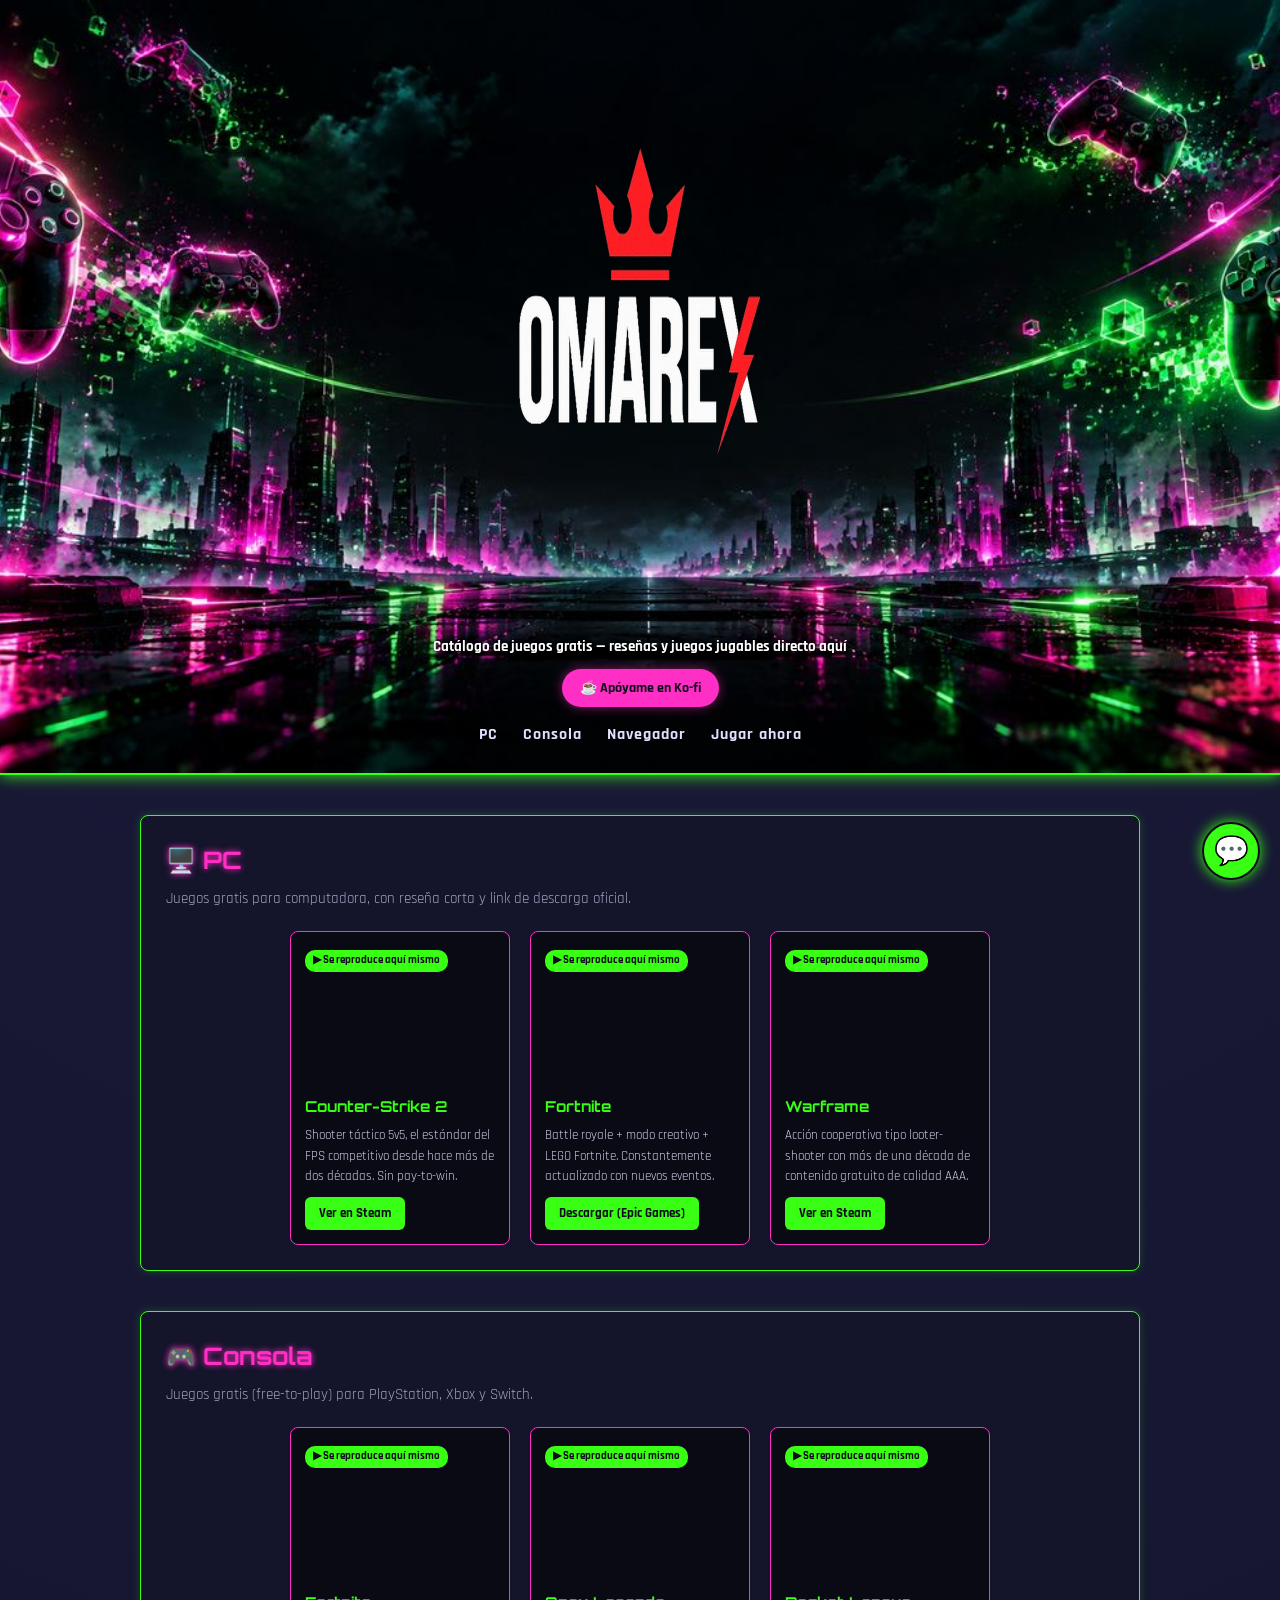
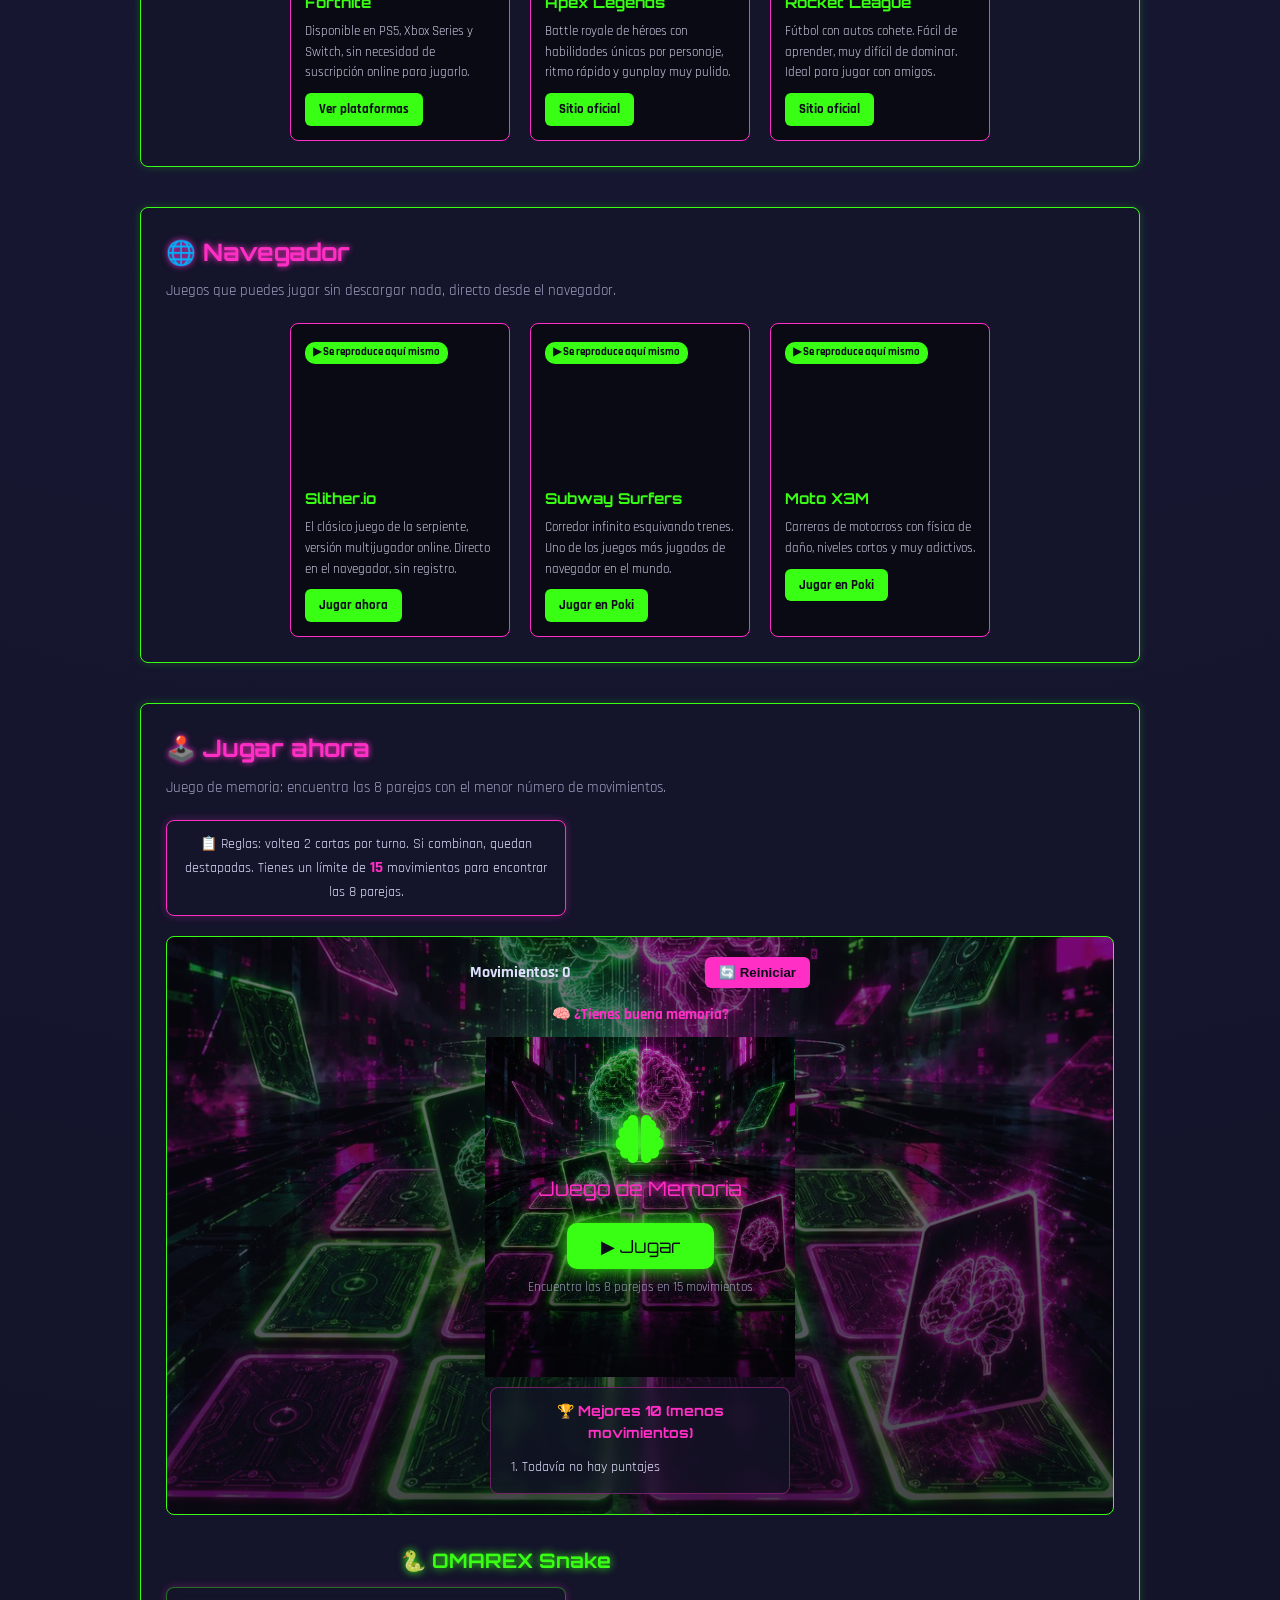
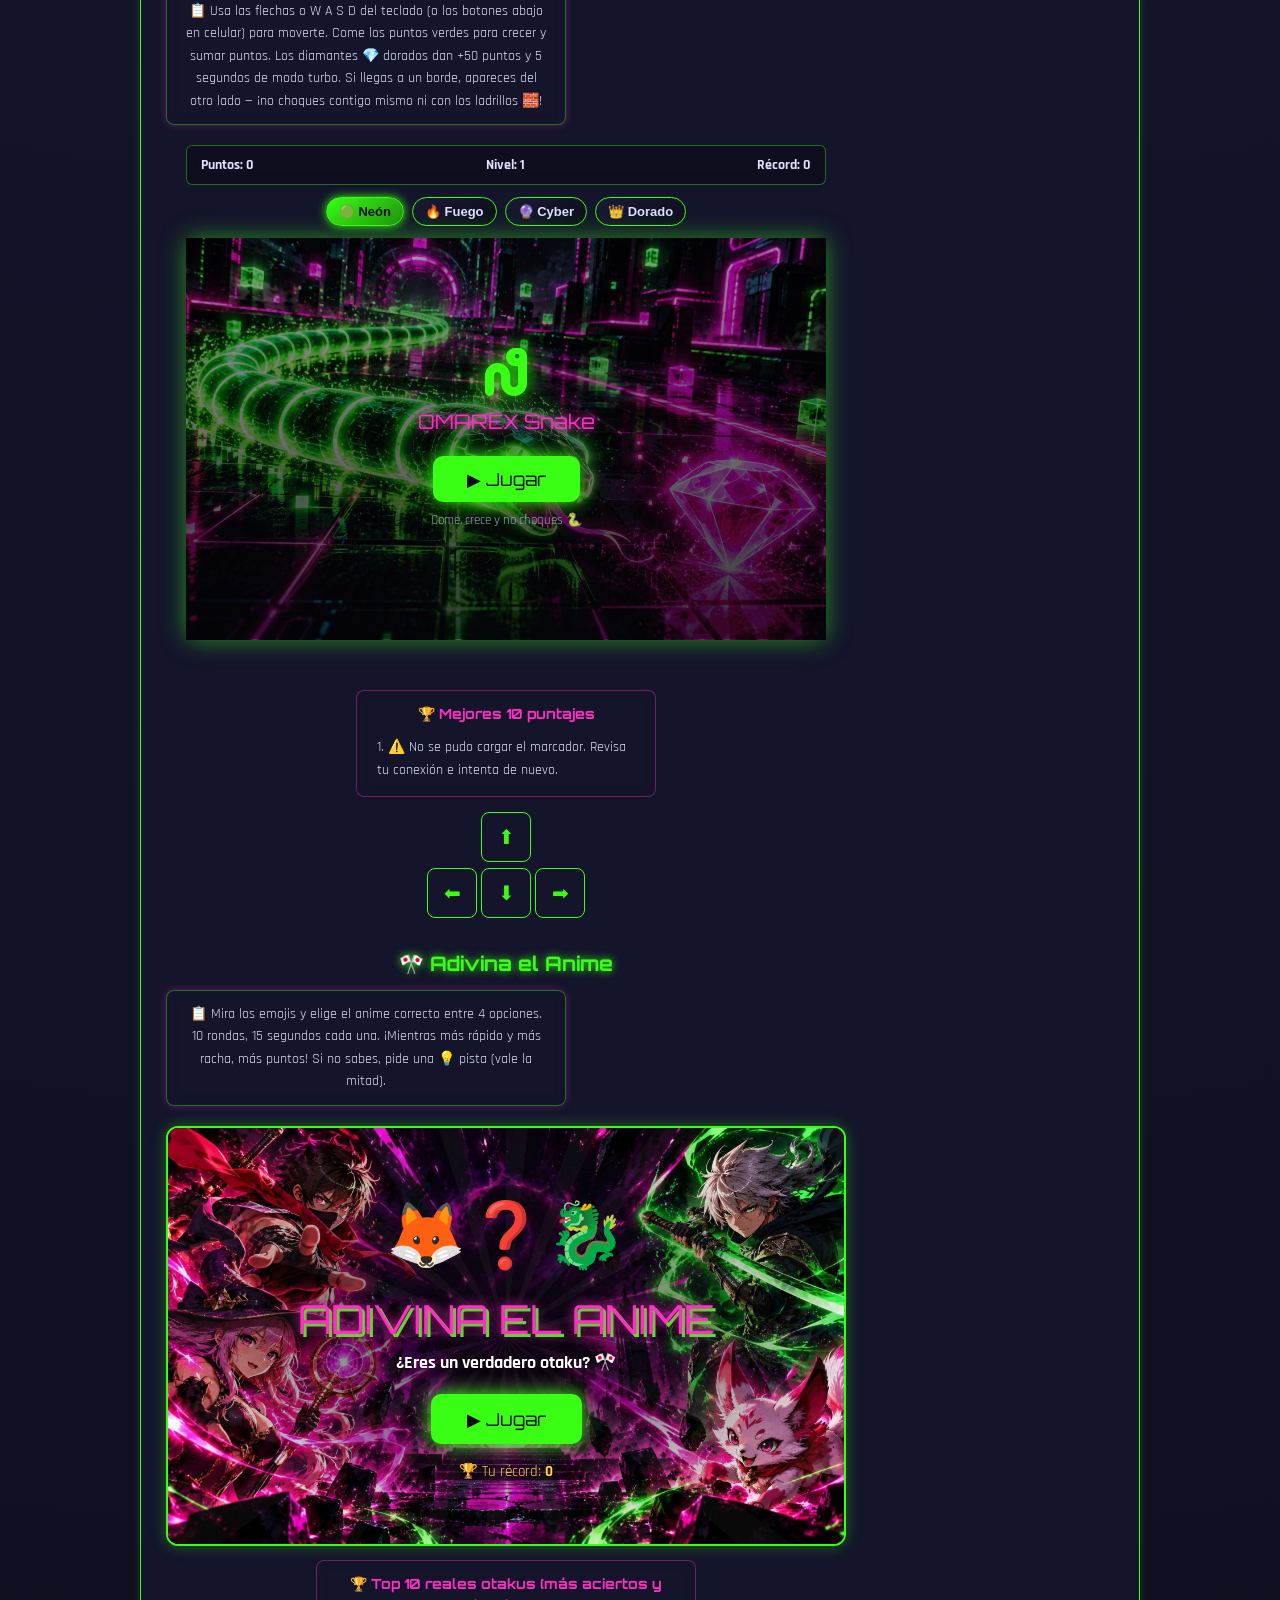
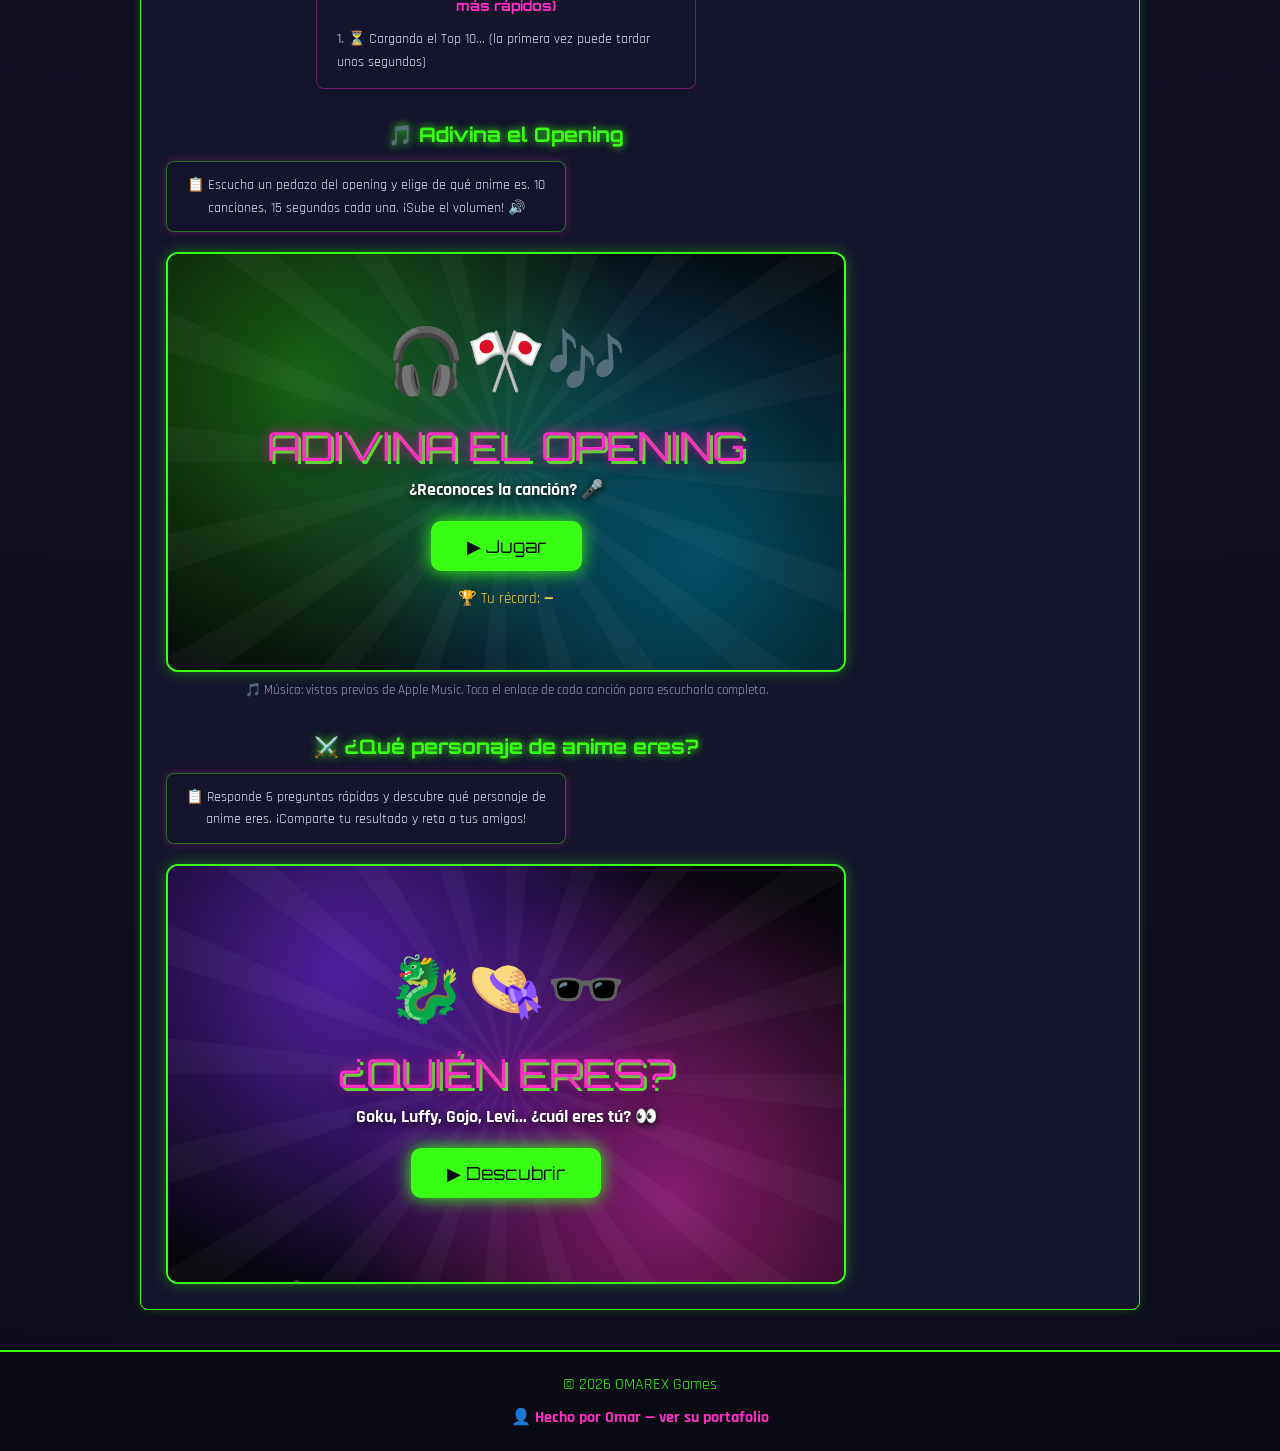
==== commit fb1586c2: "Agrega chat de ayuda con respuestas preparadas Co-Authored-By: Claude Sonnet 5.5 <noreply@anthropic." ====
--- a/index.html
+++ b/index.html
@@ -1157,6 +1157,8 @@
 <script src="adivina-opening/juego.js"></script>
 <script src="quiz-personaje/personajes.js"></script>
 <script src="quiz-personaje/quiz.js"></script>
+<script src="chat-widget.js"></script>
+<script src="chat-juegos.js"></script>
 <script data-goatcounter="https://omarexgames.goatcounter.com/count" async src="//gc.zgo.at/count.js"></script>
 
 </body>
